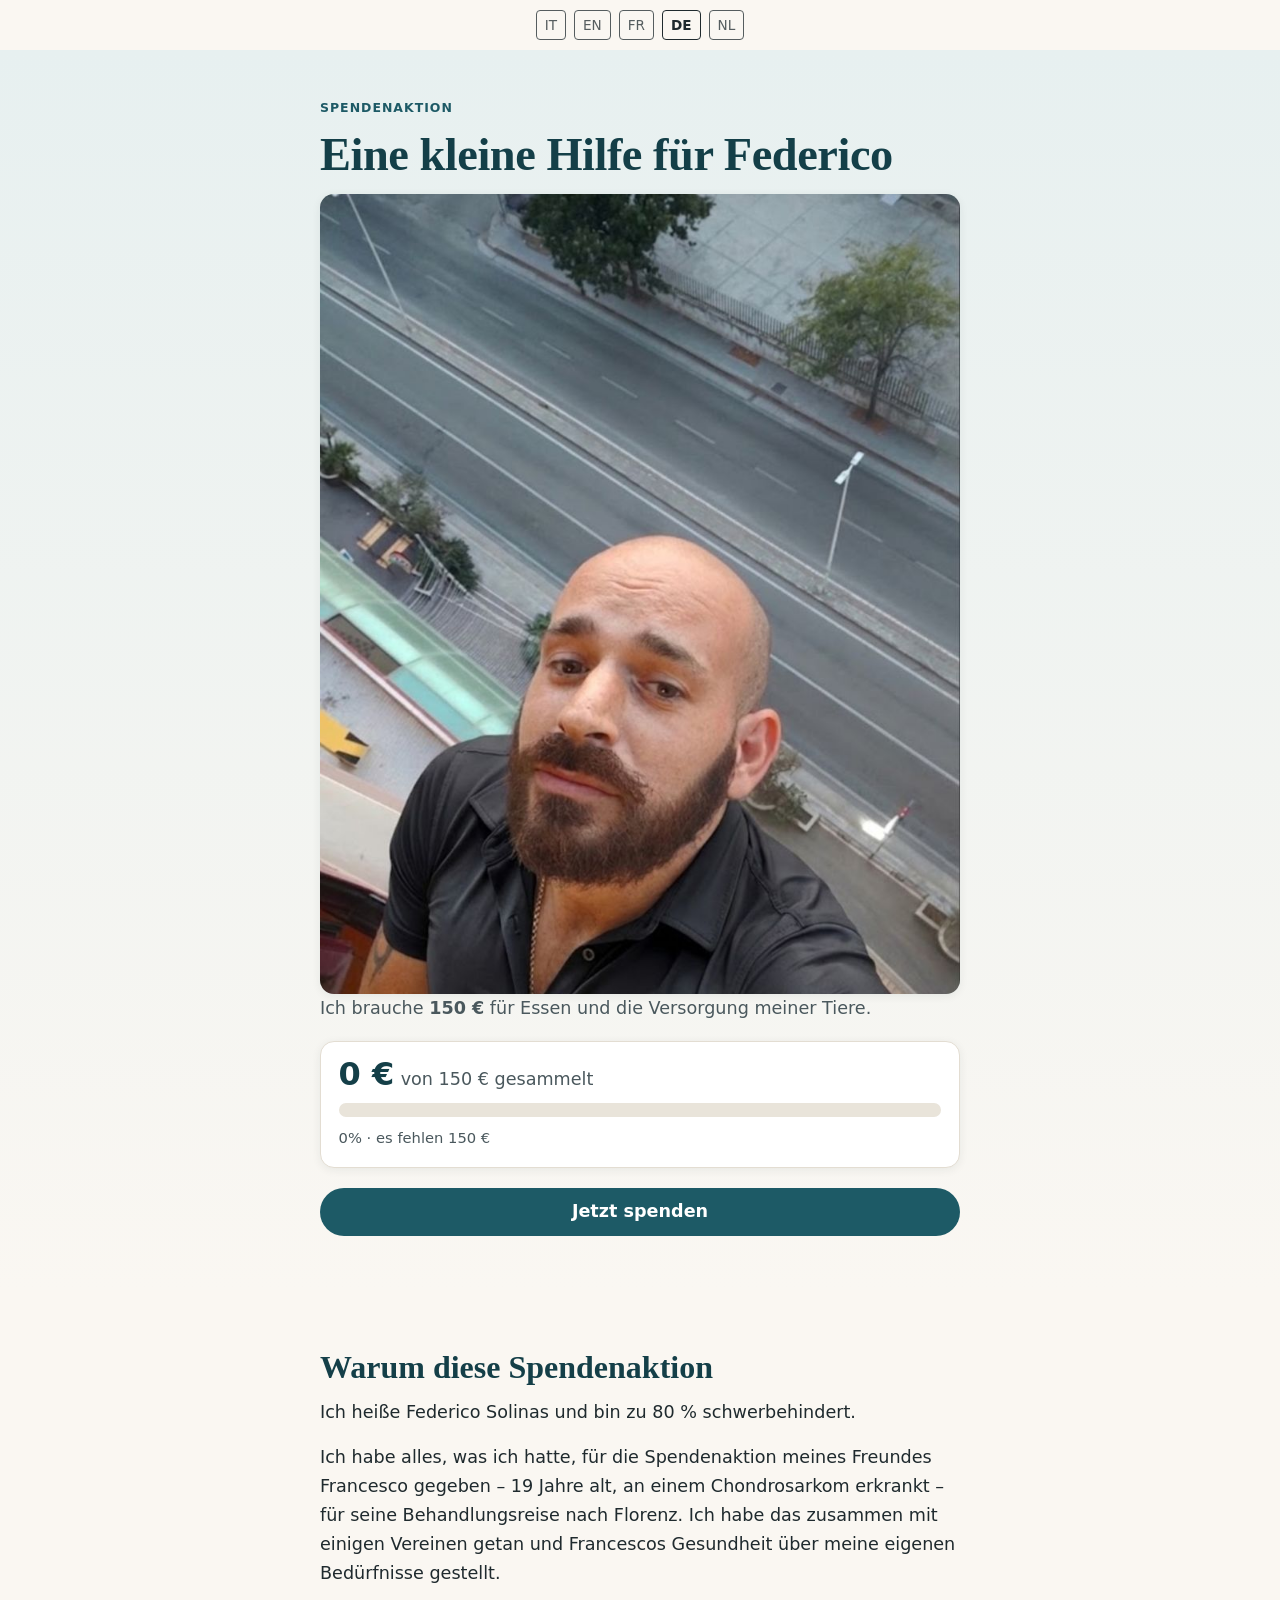
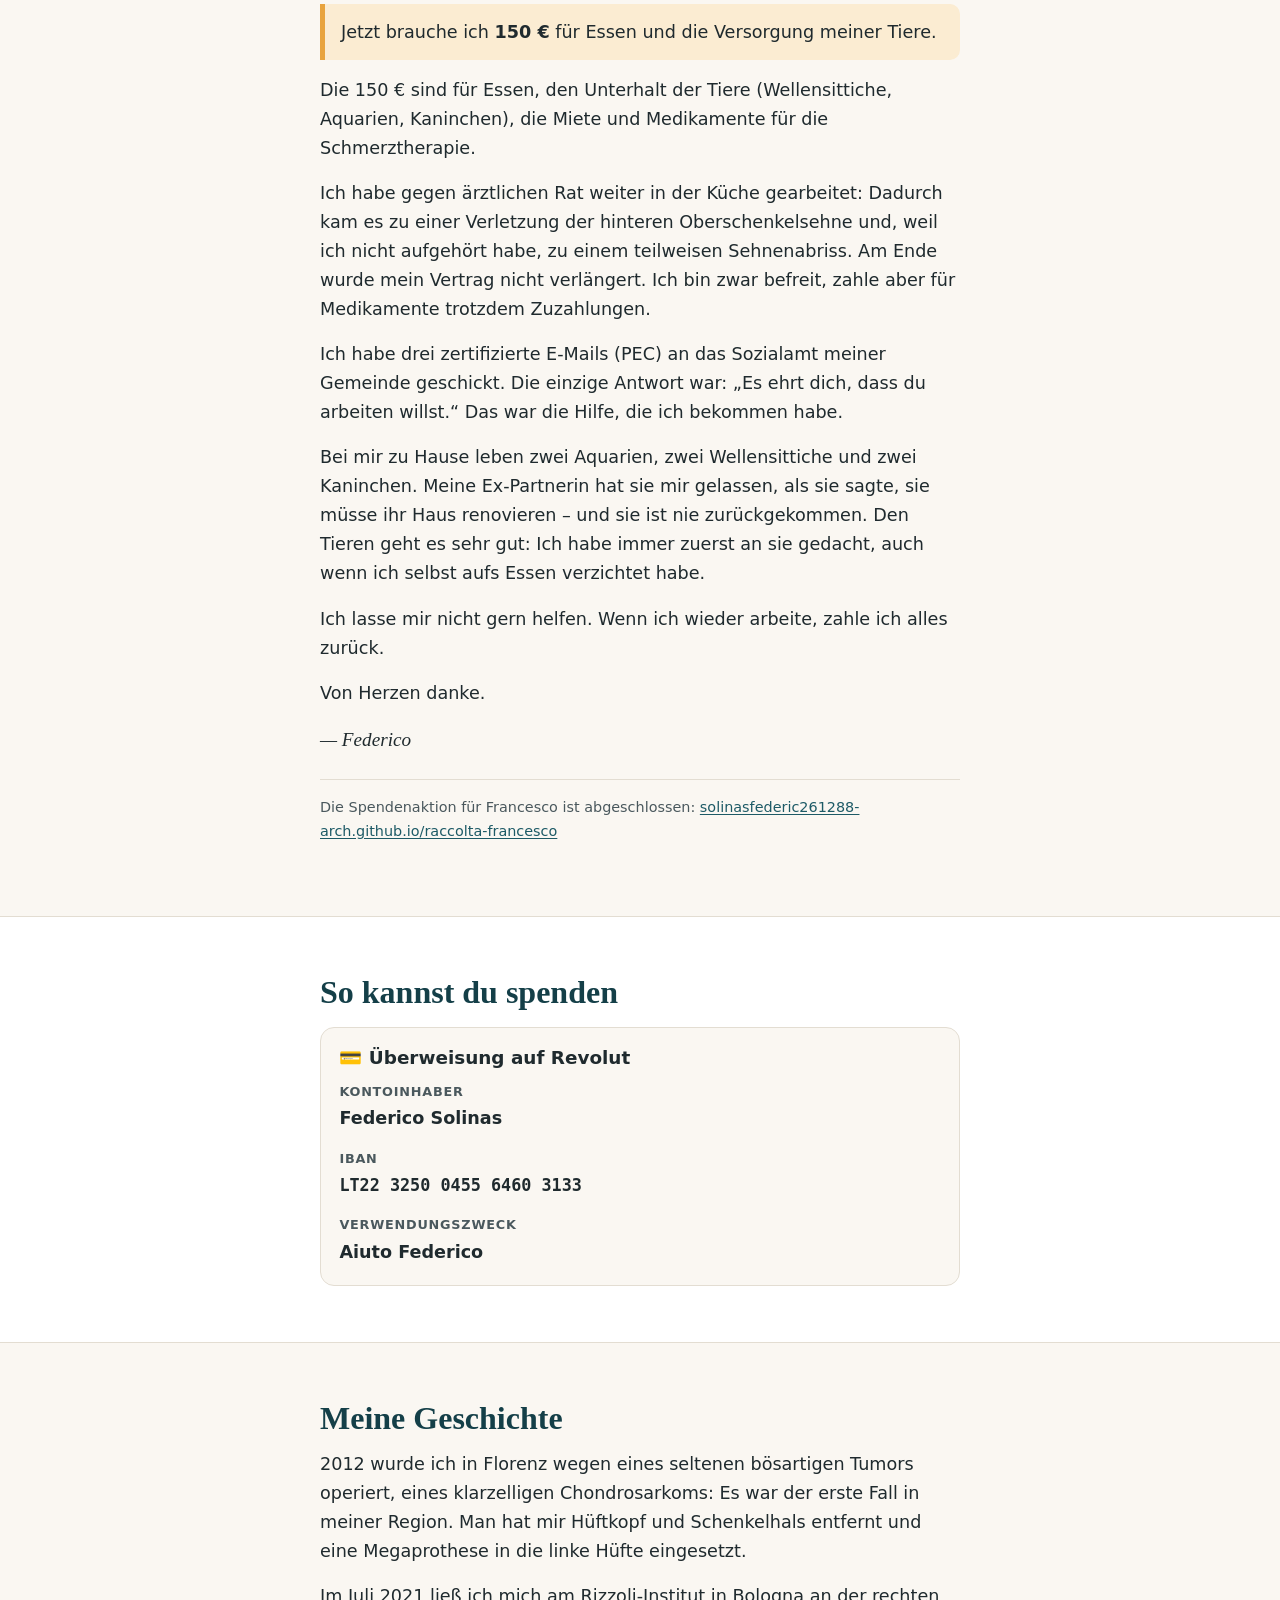
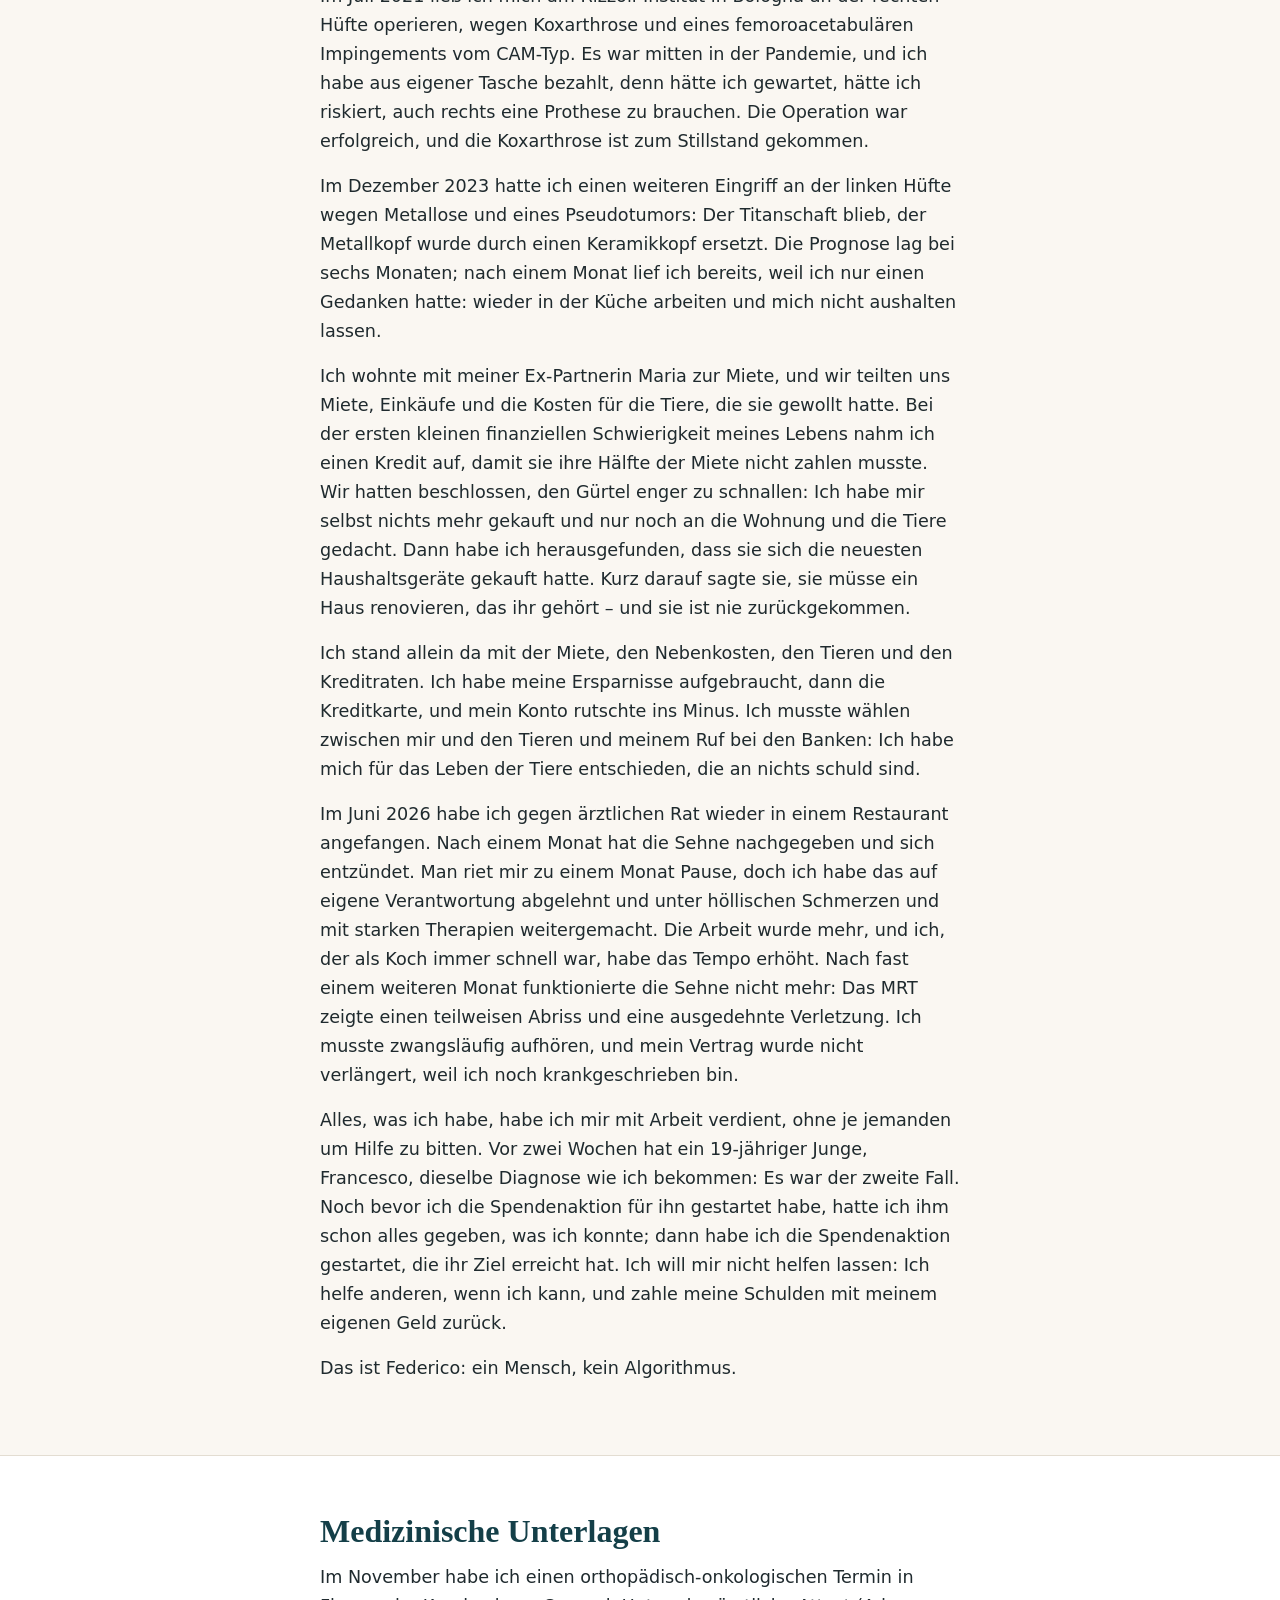
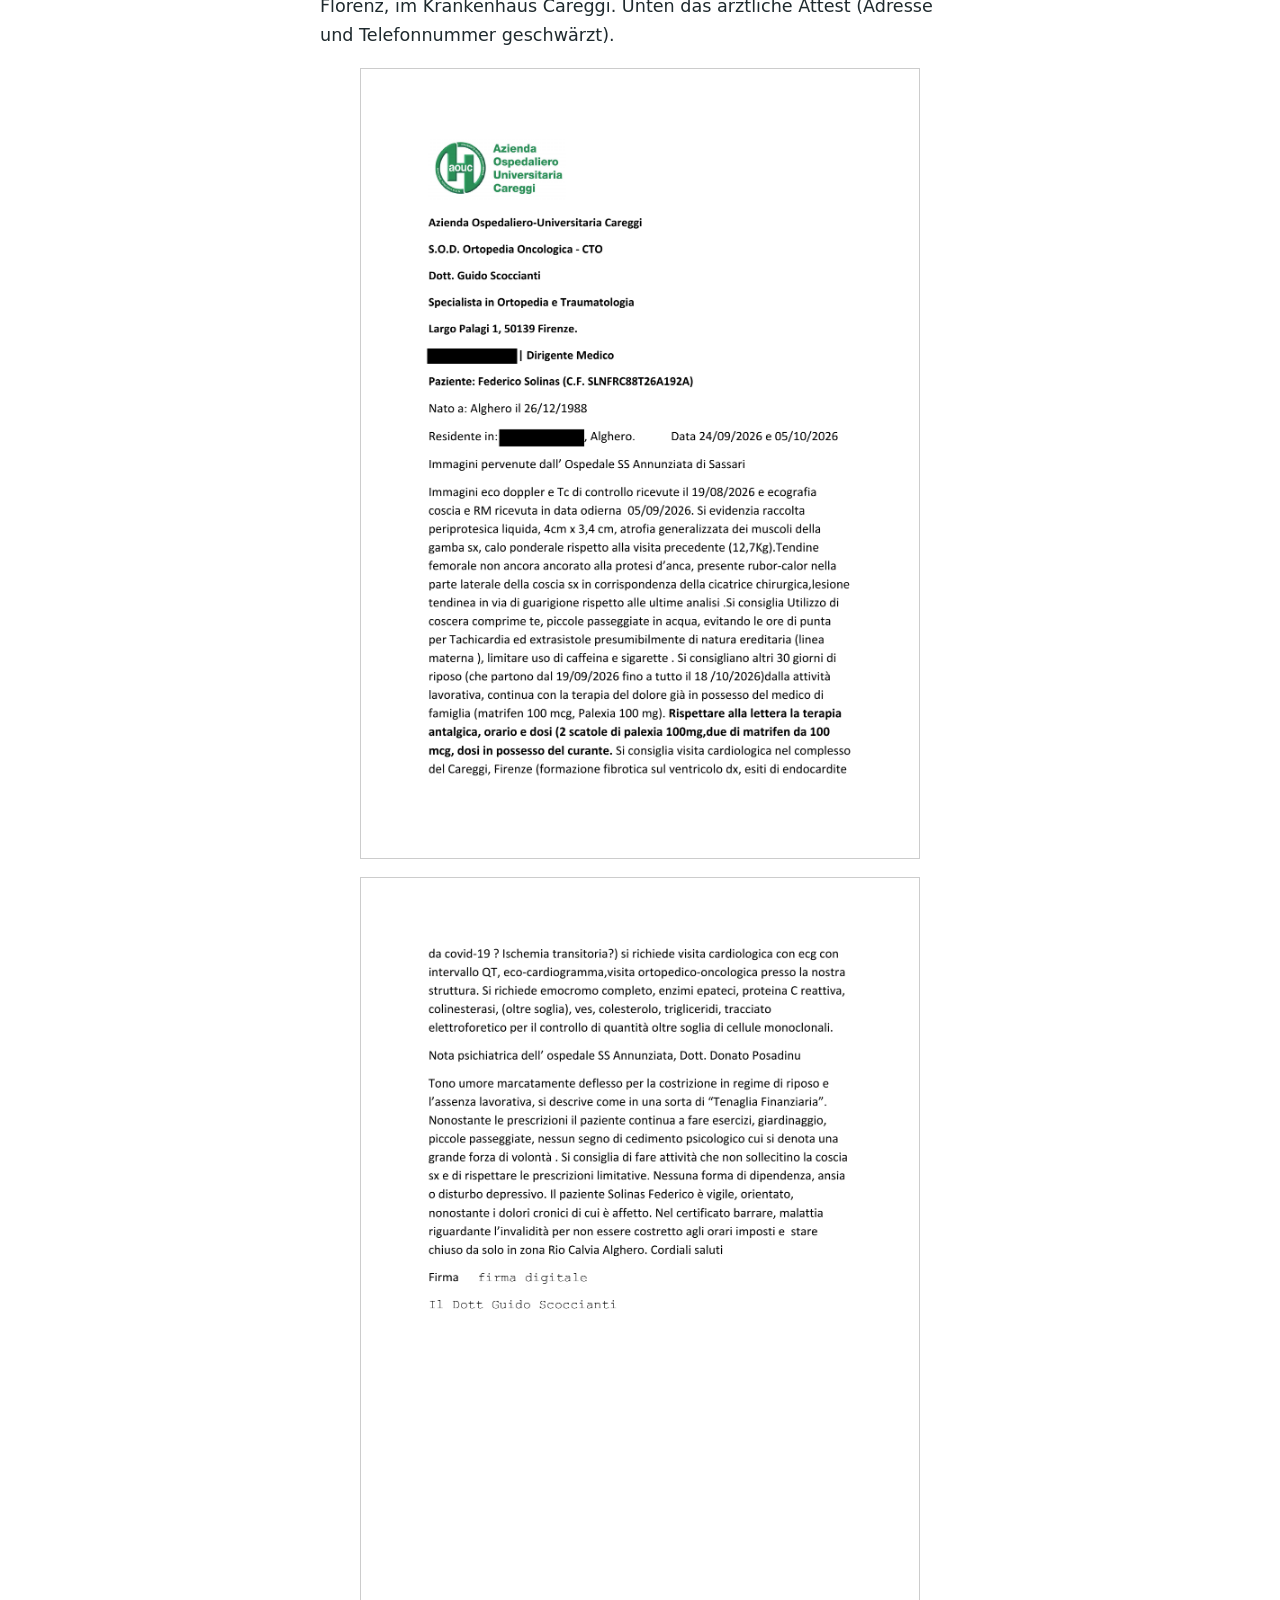
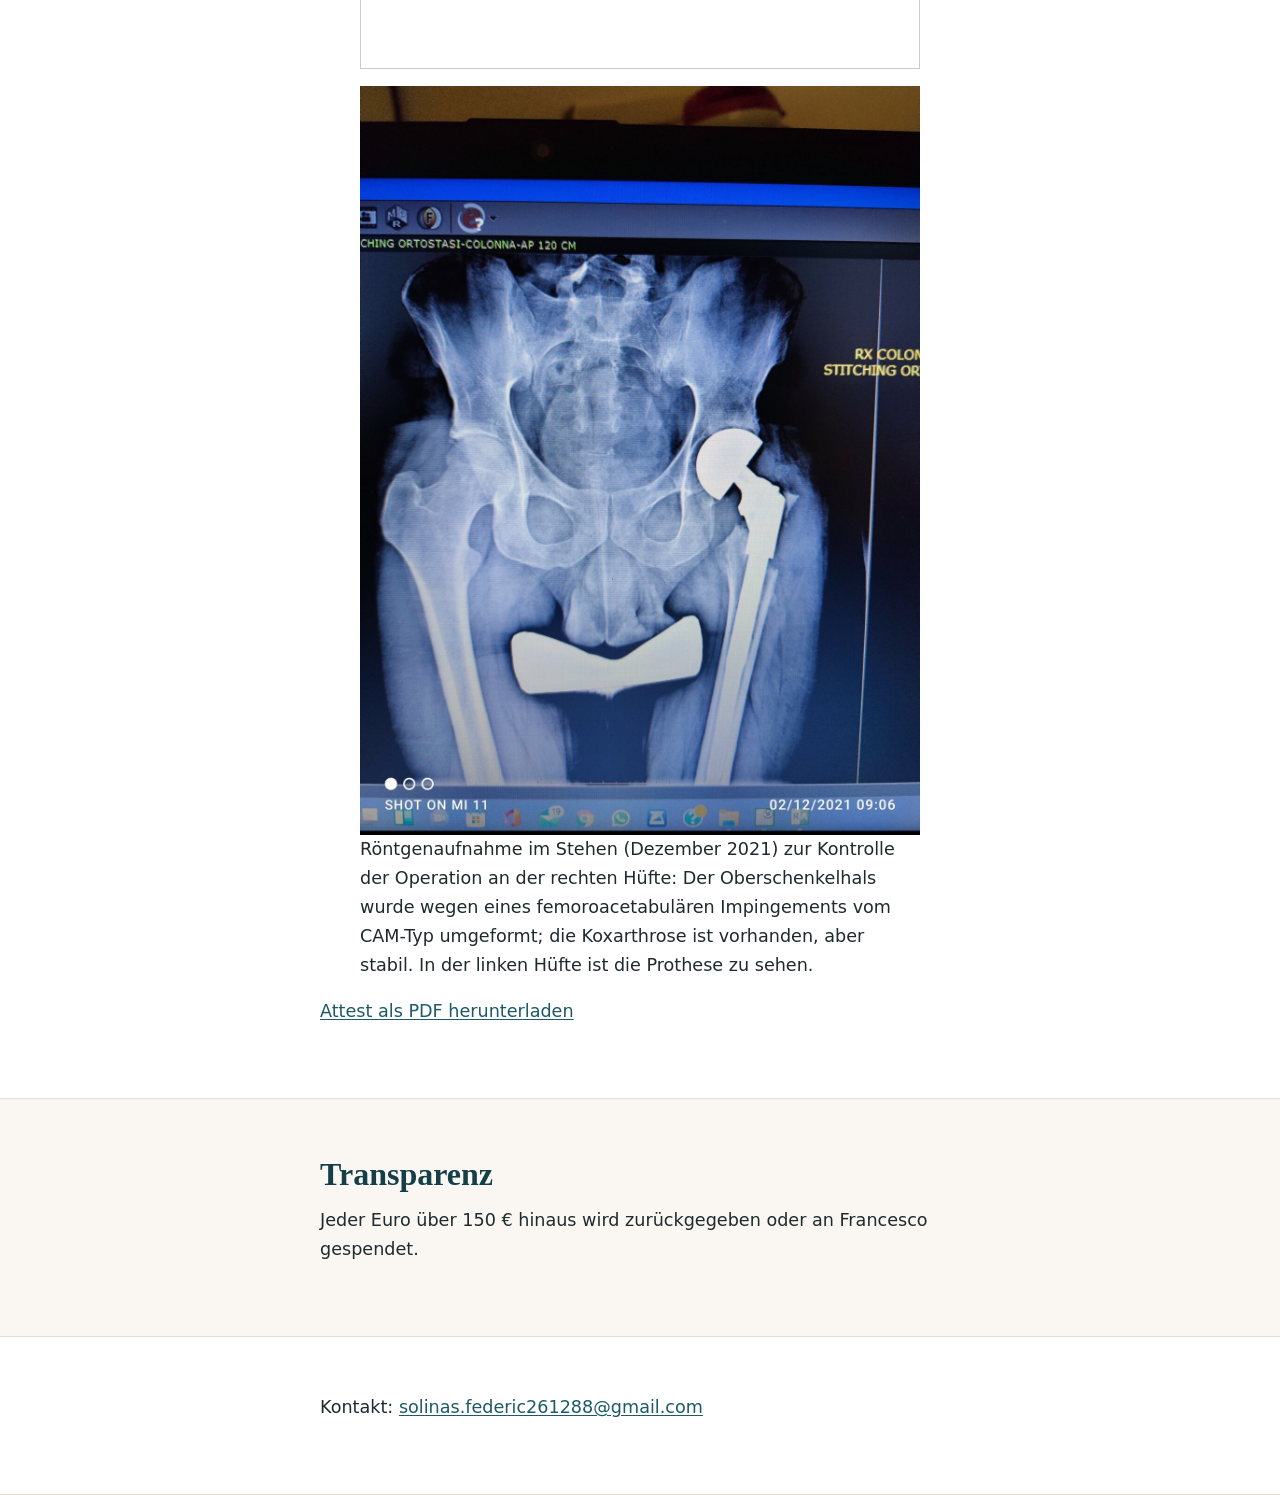
==== de.html @ c4557a4d "Aggiunge la sezione La mia storia" ====
<!doctype html>
<html lang="de">
<head>
  <meta charset="utf-8">
  <meta name="viewport" content="width=device-width, initial-scale=1">
  <meta name="referrer" content="no-referrer">
  <title>Eine kleine Hilfe für Federico</title>
  <meta name="description" content="Federico braucht 150 € für Essen und die Versorgung seiner Tiere.">
  <meta name="theme-color" content="#1d5a66">
  <link rel="stylesheet" href="styles.css">
</head>
<body>
  <nav class="lingue" aria-label="Lingua / Language"><a href="index.html" hreflang="it">IT</a> <a href="en.html" hreflang="en">EN</a> <a href="fr.html" hreflang="fr">FR</a> <a href="de.html" hreflang="de" aria-current="page">DE</a> <a href="nl.html" hreflang="nl">NL</a></nav>
  <header class="hero">
    <div class="wrap stretto">
      <p class="eyebrow">Spendenaktion</p>
      <h1>Eine kleine Hilfe für Federico</h1>
      <figure class="foto">
        <img src="images/federico.jpg" width="800" height="1024" alt="Federico Solinas" fetchpriority="high">
      </figure>
      <p class="lead">Ich brauche <strong>150&nbsp;€</strong> für Essen und die Versorgung meiner Tiere.</p>
      <div class="progresso">
        <p class="prog-cifre">
          <span class="prog-raccolto">0 €</span>
          <span class="prog-obiettivo">von 150 € gesammelt</span>
        </p>
        <div class="barra" role="progressbar" aria-valuemin="0" aria-valuemax="150" aria-valuenow="0" aria-label="Gesammelte Euro">
          <div class="barra-riempimento" style="width:0%"></div>
        </div>
        <p class="prog-nota">0% · es fehlen 150 €</p>
      </div>
      <div class="cta">
        <a class="btn btn-primario" href="#dona">Jetzt spenden</a>
      </div>
    </div>
  </header>

  <main>
    <section id="storia" class="sezione">
      <div class="wrap stretto">
        <h2>Warum diese Spendenaktion</h2>
        <p>Ich heiße Federico Solinas und bin zu 80 % schwerbehindert.</p>
        <p>Ich habe alles, was ich hatte, für die Spendenaktion meines Freundes Francesco gegeben – 19 Jahre alt, an einem Chondrosarkom erkrankt – für seine Behandlungsreise nach Florenz. Ich habe das zusammen mit einigen Vereinen getan und Francescos Gesundheit über meine eigenen Bedürfnisse gestellt.</p>
        <p class="evidenza">Jetzt brauche ich <strong>150&nbsp;€</strong> für Essen und die Versorgung meiner Tiere.</p>
        <p>Die 150&nbsp;€ sind für Essen, den Unterhalt der Tiere (Wellensittiche, Aquarien, Kaninchen), die Miete und Medikamente für die Schmerztherapie.</p>
        <p>Ich habe gegen ärztlichen Rat weiter in der Küche gearbeitet: Dadurch kam es zu einer Verletzung der hinteren Oberschenkelsehne und, weil ich nicht aufgehört habe, zu einem teilweisen Sehnenabriss. Am Ende wurde mein Vertrag nicht verlängert. Ich bin zwar befreit, zahle aber für Medikamente trotzdem Zuzahlungen.</p>
        <p>Ich habe drei zertifizierte E-Mails (PEC) an das Sozialamt meiner Gemeinde geschickt. Die einzige Antwort war: „Es ehrt dich, dass du arbeiten willst.“ Das war die Hilfe, die ich bekommen habe.</p>
        <p>Bei mir zu Hause leben zwei Aquarien, zwei Wellensittiche und zwei Kaninchen. Meine Ex-Partnerin hat sie mir gelassen, als sie sagte, sie müsse ihr Haus renovieren – und sie ist nie zurückgekommen. Den Tieren geht es sehr gut: Ich habe immer zuerst an sie gedacht, auch wenn ich selbst aufs Essen verzichtet habe.</p>
        <p>Ich lasse mir nicht gern helfen. Wenn ich wieder arbeite, zahle ich alles zurück.</p>
        <p>Von Herzen danke.</p>
        <p class="firma">— Federico</p>
        <p class="nota-privacy">Die Spendenaktion für Francesco ist abgeschlossen: <a href="https://solinasfederic261288-arch.github.io/raccolta-francesco/">solinasfederic261288-arch.github.io/raccolta-francesco</a></p>
      </div>
    </section>

    <section id="dona" class="sezione sezione-chiara">
      <div class="wrap stretto">
        <h2>So kannst du spenden</h2>
        <div class="card">
          <h3><span aria-hidden="true">💳</span> Überweisung auf Revolut</h3>
          <dl class="dati">
            <div><dt>Kontoinhaber</dt><dd>Federico Solinas</dd></div>
            <div><dt>IBAN</dt><dd><span class="iban">LT22 3250 0455 6460 3133</span></dd></div>
            <div><dt>Verwendungszweck</dt><dd>Aiuto Federico</dd></div>
          </dl>
        </div>
      </div>
    </section>

    <section id="mia-storia" class="sezione">
      <div class="wrap stretto">
        <h2>Meine Geschichte</h2>
        <p>2012 wurde ich in Florenz wegen eines seltenen bösartigen Tumors operiert, eines klarzelligen Chondrosarkoms: Es war der erste Fall in meiner Region. Man hat mir Hüftkopf und Schenkelhals entfernt und eine Megaprothese in die linke Hüfte eingesetzt.</p>
        <p>Im Juli 2021 ließ ich mich am Rizzoli-Institut in Bologna an der rechten Hüfte operieren, wegen Koxarthrose und eines femoroacetabulären Impingements vom CAM-Typ. Es war mitten in der Pandemie, und ich habe aus eigener Tasche bezahlt, denn hätte ich gewartet, hätte ich riskiert, auch rechts eine Prothese zu brauchen. Die Operation war erfolgreich, und die Koxarthrose ist zum Stillstand gekommen.</p>
        <p>Im Dezember 2023 hatte ich einen weiteren Eingriff an der linken Hüfte wegen Metallose und eines Pseudotumors: Der Titanschaft blieb, der Metallkopf wurde durch einen Keramikkopf ersetzt. Die Prognose lag bei sechs Monaten; nach einem Monat lief ich bereits, weil ich nur einen Gedanken hatte: wieder in der Küche arbeiten und mich nicht aushalten lassen.</p>
        <p>Ich wohnte mit meiner Ex-Partnerin Maria zur Miete, und wir teilten uns Miete, Einkäufe und die Kosten für die Tiere, die sie gewollt hatte. Bei der ersten kleinen finanziellen Schwierigkeit meines Lebens nahm ich einen Kredit auf, damit sie ihre Hälfte der Miete nicht zahlen musste. Wir hatten beschlossen, den Gürtel enger zu schnallen: Ich habe mir selbst nichts mehr gekauft und nur noch an die Wohnung und die Tiere gedacht. Dann habe ich herausgefunden, dass sie sich die neuesten Haushaltsgeräte gekauft hatte. Kurz darauf sagte sie, sie müsse ein Haus renovieren, das ihr gehört – und sie ist nie zurückgekommen.</p>
        <p>Ich stand allein da mit der Miete, den Nebenkosten, den Tieren und den Kreditraten. Ich habe meine Ersparnisse aufgebraucht, dann die Kreditkarte, und mein Konto rutschte ins Minus. Ich musste wählen zwischen mir und den Tieren und meinem Ruf bei den Banken: Ich habe mich für das Leben der Tiere entschieden, die an nichts schuld sind.</p>
        <p>Im Juni 2026 habe ich gegen ärztlichen Rat wieder in einem Restaurant angefangen. Nach einem Monat hat die Sehne nachgegeben und sich entzündet. Man riet mir zu einem Monat Pause, doch ich habe das auf eigene Verantwortung abgelehnt und unter höllischen Schmerzen und mit starken Therapien weitergemacht. Die Arbeit wurde mehr, und ich, der als Koch immer schnell war, habe das Tempo erhöht. Nach fast einem weiteren Monat funktionierte die Sehne nicht mehr: Das MRT zeigte einen teilweisen Abriss und eine ausgedehnte Verletzung. Ich musste zwangsläufig aufhören, und mein Vertrag wurde nicht verlängert, weil ich noch krankgeschrieben bin.</p>
        <p>Alles, was ich habe, habe ich mir mit Arbeit verdient, ohne je jemanden um Hilfe zu bitten. Vor zwei Wochen hat ein 19-jähriger Junge, Francesco, dieselbe Diagnose wie ich bekommen: Es war der zweite Fall. Noch bevor ich die Spendenaktion für ihn gestartet habe, hatte ich ihm schon alles gegeben, was ich konnte; dann habe ich die Spendenaktion gestartet, die ihr Ziel erreicht hat. Ich will mir nicht helfen lassen: Ich helfe anderen, wenn ich kann, und zahle meine Schulden mit meinem eigenen Geld zurück.</p>
        <p>Das ist Federico: ein Mensch, kein Algorithmus.</p>
      </div>
    </section>

    <section id="documenti" class="sezione sezione-chiara">
      <div class="wrap stretto">
        <h2>Medizinische Unterlagen</h2>
        <p>Im November habe ich einen orthopädisch-onkologischen Termin in Florenz, im Krankenhaus Careggi. Unten das ärztliche Attest (Adresse und Telefonnummer geschwärzt).</p>
        <figure class="documento"><img src="documenti/certificato-pagina-1.png" width="1240" height="1754" alt="Ärztliches Attest, Seite 1" loading="lazy" style="width:100%;height:auto;border:1px solid #ccc"></figure>
        <figure class="documento"><img src="documenti/certificato-pagina-2.png" width="1240" height="1754" alt="Ärztliches Attest, Seite 2" loading="lazy" style="width:100%;height:auto;border:1px solid #ccc"></figure>
        <figure class="documento"><img src="documenti/radiografia-anca.jpg" width="1200" height="1604" alt="Röntgenaufnahme im Stehen (Dezember 2021) zur Kontrolle der Operation an der rechten Hüfte: Der Oberschenkelhals wurde wegen eines femoroacetabulären Impingements vom CAM-Typ umgeformt; die Koxarthrose ist vorhanden, aber stabil. In der linken Hüfte ist die Prothese zu sehen." loading="lazy" style="width:100%;height:auto"><figcaption>Röntgenaufnahme im Stehen (Dezember 2021) zur Kontrolle der Operation an der rechten Hüfte: Der Oberschenkelhals wurde wegen eines femoroacetabulären Impingements vom CAM-Typ umgeformt; die Koxarthrose ist vorhanden, aber stabil. In der linken Hüfte ist die Prothese zu sehen.</figcaption></figure>
        <p><a href="documenti/certificato-medico.pdf">Attest als PDF herunterladen</a></p>
      </div>
    </section>

    <section id="trasparenza" class="sezione">
      <div class="wrap stretto">
        <h2>Transparenz</h2>
        <p>Jeder Euro über 150&nbsp;€ hinaus wird zurückgegeben oder an Francesco gespendet.</p>
      </div>
    </section>
  </main>

  <footer class="sezione sezione-chiara">
    <div class="wrap stretto">
      <p>Kontakt: <a href="mailto:solinas.federic261288@gmail.com">solinas.federic261288@gmail.com</a></p>
    </div>
  </footer>
</body>
</html>
---- styles.css ----
/* Raccolta per Francesco — stile mobile-first, nessun font esterno */
:root {
  --bg: #faf7f2;
  --bg-chiaro: #ffffff;
  --testo: #1f2a2e;
  --testo-tenue: #4a585d;
  --primario: #1d5a66;
  --primario-scuro: #143f48;
  --accento: #e8a33d;
  --accento-tenue: #fbecd2;
  --bordo: #e3ddd2;
  --placeholder-bg: #fff4c2;
  --placeholder-bordo: #c99a00;
  --raggio: 14px;
  --ombra: 0 2px 10px rgba(20, 40, 45, .07);
  --font: system-ui, -apple-system, "Segoe UI", Roboto, "Noto Sans", "Helvetica Neue", Arial, sans-serif;
  --font-titoli: Georgia, "Noto Serif", "Times New Roman", serif;
}

*, *::before, *::after { box-sizing: border-box; }
[hidden] { display: none !important; }
html { scroll-behavior: smooth; -webkit-text-size-adjust: 100%; }
@media (prefers-reduced-motion: reduce) { html { scroll-behavior: auto; } * { transition: none !important; } }

body {
  margin: 0;
  font-family: var(--font);
  font-size: 1.0625rem;
  line-height: 1.65;
  color: var(--testo);
  background: var(--bg);
}

img { max-width: 100%; display: block; }
a { color: var(--primario); text-underline-offset: 2px; }
a:hover { color: var(--primario-scuro); }
:focus-visible { outline: 3px solid var(--accento); outline-offset: 3px; border-radius: 4px; }

.sr-only { position: absolute; width: 1px; height: 1px; padding: 0; margin: -1px; overflow: hidden; clip: rect(0 0 0 0); white-space: nowrap; border: 0; }
.skip { position: absolute; inset-inline-start: .5rem; top: 0; transform: translateY(-150%); background: var(--primario); color: #fff; padding: .6rem 1rem; z-index: 10; }
.skip:focus { transform: translateY(.5rem); }

.wrap { width: 100%; max-width: 1080px; margin: 0 auto; padding: 0 1.25rem; }
.stretto { max-width: 680px; }

h1, h2, h3 { line-height: 1.2; margin: 0 0 .75rem; }
h1 { font-family: var(--font-titoli); font-size: clamp(1.9rem, 7vw, 2.9rem); color: var(--primario-scuro); letter-spacing: -.01em; }
h2 { font-family: var(--font-titoli); font-size: clamp(1.5rem, 5vw, 2rem); color: var(--primario-scuro); }
h3 { font-size: 1.15rem; }
p { margin: 0 0 1rem; }

/* ---------- HERO ---------- */
.hero { padding: 1.25rem 0 2rem; background: linear-gradient(180deg, #e7f0f0 0%, var(--bg) 100%); }
.hero-grid { display: grid; gap: 1.1rem; grid-template-areas: "titolo" "foto" "corpo"; }
.hero-titolo { grid-area: titolo; }
.hero-titolo h1 { margin-bottom: 0; }
.foto { grid-area: foto; }
.hero-corpo { grid-area: corpo; }
.hero-top { display: flex; align-items: center; justify-content: space-between; gap: .4rem; margin-bottom: .5rem; }
.hero-top .eyebrow { margin-bottom: 0; }
.lingua { display: flex; align-items: center; gap: 0; font-size: .8rem; line-height: 1; font-weight: 700; flex-shrink: 0; color: var(--testo-tenue); }
.lingua a { display: inline-flex; align-items: center; justify-content: center; min-width: 1.75rem; min-height: 1.6rem; padding: 0 .3rem; border-radius: 6px; text-decoration: none; color: var(--primario); }
.lingua a:hover { background: rgba(29, 90, 102, .1); }
.lingua span { padding: 0 .1rem; opacity: .6; }
.lingua a[aria-current="page"] { background: var(--primario); color: #fff; }
.eyebrow { text-transform: uppercase; letter-spacing: .08em; font-size: .78rem; font-weight: 700; color: var(--primario); margin-bottom: .5rem; }
.lead { font-size: 1.1rem; color: var(--testo-tenue); margin-bottom: 1.1rem; }

.foto { margin: 0; border-radius: var(--raggio); overflow: hidden; aspect-ratio: 1 / 1; max-height: 50vh; width: 100%; background: #dfe8e8; box-shadow: var(--ombra); }
.foto img { width: 100%; height: 100%; object-fit: cover; object-position: 50% 80%; /* inquadra il viso di Federico */ }
.foto-placeholder {
  height: 100%; display: flex; flex-direction: column; align-items: center; justify-content: center; gap: .35rem;
  text-align: center; padding: 1rem; color: #6b5200;
  background: repeating-linear-gradient(45deg, var(--placeholder-bg), var(--placeholder-bg) 14px, #fff9dc 14px, #fff9dc 28px);
  border: 3px dashed var(--placeholder-bordo); border-radius: var(--raggio);
}
.foto-icona { font-size: 2.5rem; }
.foto-placeholder code { background: rgba(255,255,255,.7); padding: .1rem .35rem; border-radius: 4px; }

/* ---------- PROGRESSO ---------- */
.progresso { background: var(--bg-chiaro); border: 1px solid var(--bordo); border-radius: var(--raggio); padding: 1rem 1.1rem; margin: 0 0 1.25rem; box-shadow: var(--ombra); }
.prog-cifre { display: flex; flex-wrap: wrap; align-items: baseline; gap: .4rem; margin-bottom: .6rem; }
.prog-raccolto { font-size: 2rem; font-weight: 800; color: var(--primario-scuro); line-height: 1; }
.prog-obiettivo { color: var(--testo-tenue); }
.barra { height: 14px; background: #e9e4da; border-radius: 99px; overflow: hidden; }
.barra-riempimento { height: 100%; width: 0; background: linear-gradient(90deg, var(--primario), #2f8a8f); border-radius: 99px; transition: width 1s ease-out; min-width: 0; }
.prog-nota { margin: .55rem 0 0; font-size: .92rem; color: var(--testo-tenue); }
.progresso.completo .barra-riempimento { background: linear-gradient(90deg, #2f7d4a, #3fa05f); }

/* ---------- PULSANTI ---------- */
.cta { display: flex; flex-wrap: wrap; gap: .75rem; }
.btn {
  display: inline-flex; align-items: center; justify-content: center; gap: .4rem;
  min-height: 48px; padding: .7rem 1.3rem; border-radius: 999px; border: 2px solid transparent;
  font: inherit; font-weight: 700; text-decoration: none; cursor: pointer; line-height: 1.2;
  transition: background-color .15s, transform .1s;
}
.btn:active { transform: translateY(1px); }
.btn-primario { background: var(--primario); color: #fff; }
.btn-primario:hover { background: var(--primario-scuro); color: #fff; }
.btn-secondario { background: transparent; color: var(--primario); border-color: var(--primario); }
.btn-secondario:hover { background: var(--primario); color: #fff; }
.cta .btn { flex: 1 1 140px; }
.btn-piccolo { min-height: 40px; padding: .4rem .95rem; font-size: .92rem; background: var(--primario); color: #fff; }
.btn-piccolo:hover { background: var(--primario-scuro); }
.btn-leggero { background: transparent; color: var(--primario); border-color: var(--primario); }
.btn-leggero:hover { color: #fff; }
.btn-pieno { width: 100%; }
.btn-revolut { margin-top: 1rem; }
.btn[aria-disabled="true"] { background: #d9d6cf; color: #59605f; border-color: transparent; cursor: not-allowed; }

/* ---------- SEZIONI ---------- */
.sezione { padding: 2.5rem 0; }
.sezione-chiara { background: var(--bg-chiaro); border-top: 1px solid var(--bordo); border-bottom: 1px solid var(--bordo); }
.evidenza { background: var(--accento-tenue); border-left: 5px solid var(--accento); padding: .85rem 1rem; border-radius: 0 10px 10px 0; }
.firma { font-family: var(--font-titoli); font-style: italic; font-size: 1.2rem; }
.nota-privacy { font-size: .9rem; color: var(--testo-tenue); border-top: 1px solid var(--bordo); padding-top: 1rem; margin-top: 1.5rem; }

.card { background: var(--bg); border: 1px solid var(--bordo); border-radius: var(--raggio); padding: 1.15rem; margin-top: 1rem; }
.sezione:not(.sezione-chiara) .card { background: var(--bg-chiaro); }
.dati { margin: 0; display: grid; gap: .9rem; }
.dati dt { font-size: .8rem; text-transform: uppercase; letter-spacing: .06em; font-weight: 700; color: var(--testo-tenue); }
.dati dd { margin: .15rem 0 0; font-weight: 600; word-break: break-word; }
.iban-riga { display: flex; flex-wrap: wrap; align-items: center; gap: .6rem; }
.iban { font-family: ui-monospace, "SFMono-Regular", Menlo, Consolas, "DejaVu Sans Mono", monospace; font-size: clamp(.78rem, 3.7vw, 1.05rem); letter-spacing: 0; white-space: nowrap; }
.iban.placeholder { white-space: normal; }

/* Segnaposto: dati ancora da inserire, ben visibili */
.placeholder {
  background: var(--placeholder-bg); border: 2px dashed var(--placeholder-bordo); color: #6b5200;
  padding: .05rem .45rem; border-radius: 6px; font-family: var(--font); font-weight: 700; letter-spacing: 0;
}
.placeholder-nota { margin: .75rem 0 0; }

/* ---------- TRASPARENZA ---------- */
.passi { padding-left: 0; list-style: none; counter-reset: passo; margin: 1.25rem 0 1.5rem; }
.passi li { counter-increment: passo; position: relative; padding: .2rem 0 1rem 3rem; min-height: 2.4rem; }
.passi li::before {
  content: counter(passo); position: absolute; left: 0; top: 0;
  width: 2.1rem; height: 2.1rem; border-radius: 50%; background: var(--primario); color: #fff;
  display: flex; align-items: center; justify-content: center; font-weight: 800;
}
.passi li:not(:last-child)::after { content: ""; position: absolute; left: 1.02rem; top: 2.3rem; bottom: .2rem; width: 2px; background: var(--bordo); }

.ricevuta-attesa { text-align: center; border: 2px dashed var(--bordo); border-radius: var(--raggio); padding: 1.5rem 1rem; background: var(--bg-chiaro); color: var(--testo-tenue); }
.ricevuta-attesa span { font-size: 2.2rem; }
.ricevuta-attesa p { margin: .3rem 0 0; }
.ricevuta-attesa strong { color: var(--testo); }
.ricevuta figure { margin: 0; background: var(--bg-chiaro); border: 1px solid var(--bordo); border-radius: var(--raggio); padding: .75rem; box-shadow: var(--ombra); }
.ricevuta img { border-radius: 8px; margin: 0 auto; }
.ricevuta figcaption { font-size: .92rem; color: var(--testo-tenue); margin-top: .6rem; text-align: center; }

/* ---------- CONDIVIDI ---------- */
.share { display: grid; grid-template-columns: 1fr 1fr; gap: .75rem; }
.btn-share { color: #fff; }
.btn-whatsapp { background: #1a7f45; }
.btn-whatsapp:hover { background: #136135; color: #fff; }
.btn-facebook { background: #1559c7; }
.btn-facebook:hover { background: #0f449c; color: #fff; }
.btn-link, .btn-nativo { background: transparent; color: var(--primario); border-color: var(--primario); }
.btn-link:hover, .btn-nativo:hover { background: var(--primario); color: #fff; }

/* ---------- FOOTER ---------- */
.footer { padding: 2rem 0 3rem; text-align: center; color: var(--testo-tenue); font-size: .95rem; }
.footer p { margin: .3rem 0; }
.piccolo { font-size: .82rem; }

/* ---------- TOAST ---------- */
.toast {
  position: fixed; left: 50%; bottom: 1.25rem; transform: translate(-50%, 150%);
  background: var(--testo); color: #fff; padding: .7rem 1.1rem; border-radius: 10px;
  font-size: .95rem; box-shadow: 0 6px 20px rgba(0,0,0,.2); transition: transform .25s, opacity .25s, visibility .25s; opacity: 0; visibility: hidden; max-width: calc(100% - 2rem); text-align: center; z-index: 20;
}
.toast.visibile { transform: translate(-50%, 0); opacity: 1; visibility: visible; }

/* ---------- DESKTOP ---------- */
@media (min-width: 860px) {
  body { font-size: 1.1rem; }
  .hero { padding: 3rem 0 3.5rem; }
  .hero-grid { grid-template-columns: 5fr 6fr; column-gap: 3rem; row-gap: 1.25rem; grid-template-areas: "foto titolo" "foto corpo"; align-items: start; }
  .hero-titolo { align-self: end; }
  .foto { max-height: none; aspect-ratio: 4 / 5; align-self: center; }
  .sezione { padding: 3.5rem 0; }
  .share { grid-template-columns: repeat(auto-fit, minmax(150px, 1fr)); }
}

/* Nota informativa (pagina inglese: causale e bonifico SEPA) */
.nota-info { background: #eef5f5; border: 1px solid #cfe1e1; border-radius: var(--raggio); padding: .9rem 1rem; font-size: .95rem; }
.nota-info p { margin: 0 0 .5rem; }
.nota-info p:last-child { margin-bottom: 0; }

/* ---------- BANNER URGENTE ---------- */
.urgenza { background: #8f2f1c; color: #fff; padding: .85rem 0; border-bottom: 4px solid var(--accento); }
.urgenza-riga { display: flex; flex-wrap: wrap; align-items: center; gap: .65rem 1rem; }
.urgenza p { margin: 0; flex: 1 1 260px; font-size: 1rem; line-height: 1.45; }
.urgenza strong { color: #fff; }
.btn-urgenza { background: #fff; color: #8f2f1c; min-height: 44px; padding: .5rem 1.2rem; flex: 0 0 auto; }
.btn-urgenza:hover { background: var(--accento-tenue); color: #6e2414; }
.urgenza :focus-visible { outline-color: #fff; }
@media (max-width: 520px) { .btn-urgenza { width: 100%; } }

/* ---------- METODI DI DONAZIONE ---------- */
.card-evidenza { border: 2px solid var(--primario); background: #f1f7f7 !important; }
.card p { margin-bottom: .75rem; }
.extra-sepa { margin-top: 1.1rem; padding-top: 1rem; border-top: 1px dashed var(--bordo); }
.extra-sepa h4 { margin: 0 0 .7rem; font-size: .95rem; color: var(--testo-tenue); }
.extra-sepa .dati dd { font-weight: 600; }

/* ---------- TRASPARENZA: due blocchi ---------- */
.blocco-ricevuta { margin-top: 1.5rem; }
.blocco-ricevuta h3 { font-size: 1.05rem; margin-bottom: .6rem; }
.ricevuta img { max-height: 70vh; width: auto; }

/* ---------- SELETTORE LINGUA (5 lingue) ---------- */
.hero-top { flex-wrap: wrap; }
.hero-top .lingua { order: -1; margin-inline-start: auto; }
.hero-top .eyebrow { flex-basis: 100%; }

/* ---------- DATI SEMPRE DA SINISTRA A DESTRA (IBAN, BIC, telefono, email...) ---------- */
.iban, [dir="ltr"] { direction: ltr; unicode-bidi: isolate; }

/* ---------- PAGINE DA DESTRA A SINISTRA (ebraico, arabo) ---------- */
[dir="rtl"] .passi li { padding: .2rem 3rem 1rem 0; }
[dir="rtl"] .passi li::before { left: auto; right: 0; }
[dir="rtl"] .passi li:not(:last-child)::after { left: auto; right: 1.02rem; }
[dir="rtl"] .evidenza { border-left: 0; border-right: 5px solid var(--accento); border-radius: 10px 0 0 10px; }
:lang(he) .eyebrow, :lang(ar) .eyebrow, :lang(he) .dati dt, :lang(ar) .dati dt { letter-spacing: 0; text-transform: none; }
:lang(ar) body, :lang(ar) h1, :lang(ar) h2 { font-family: "Noto Sans Arabic", "Segoe UI", Tahoma, system-ui, sans-serif; }
:lang(he) h1, :lang(he) h2 { font-family: "Noto Sans Hebrew", "Segoe UI", Arial, system-ui, sans-serif; }
:lang(ar) h1, :lang(he) h1 { letter-spacing: 0; }

.lingue{display:flex;justify-content:center;gap:.5rem;padding:.6rem;font-size:.85rem}
.lingue a{padding:.2rem .5rem;border-radius:4px;text-decoration:none;color:inherit;border:1px solid currentColor;opacity:.75}
.lingue a[aria-current]{opacity:1;font-weight:700}
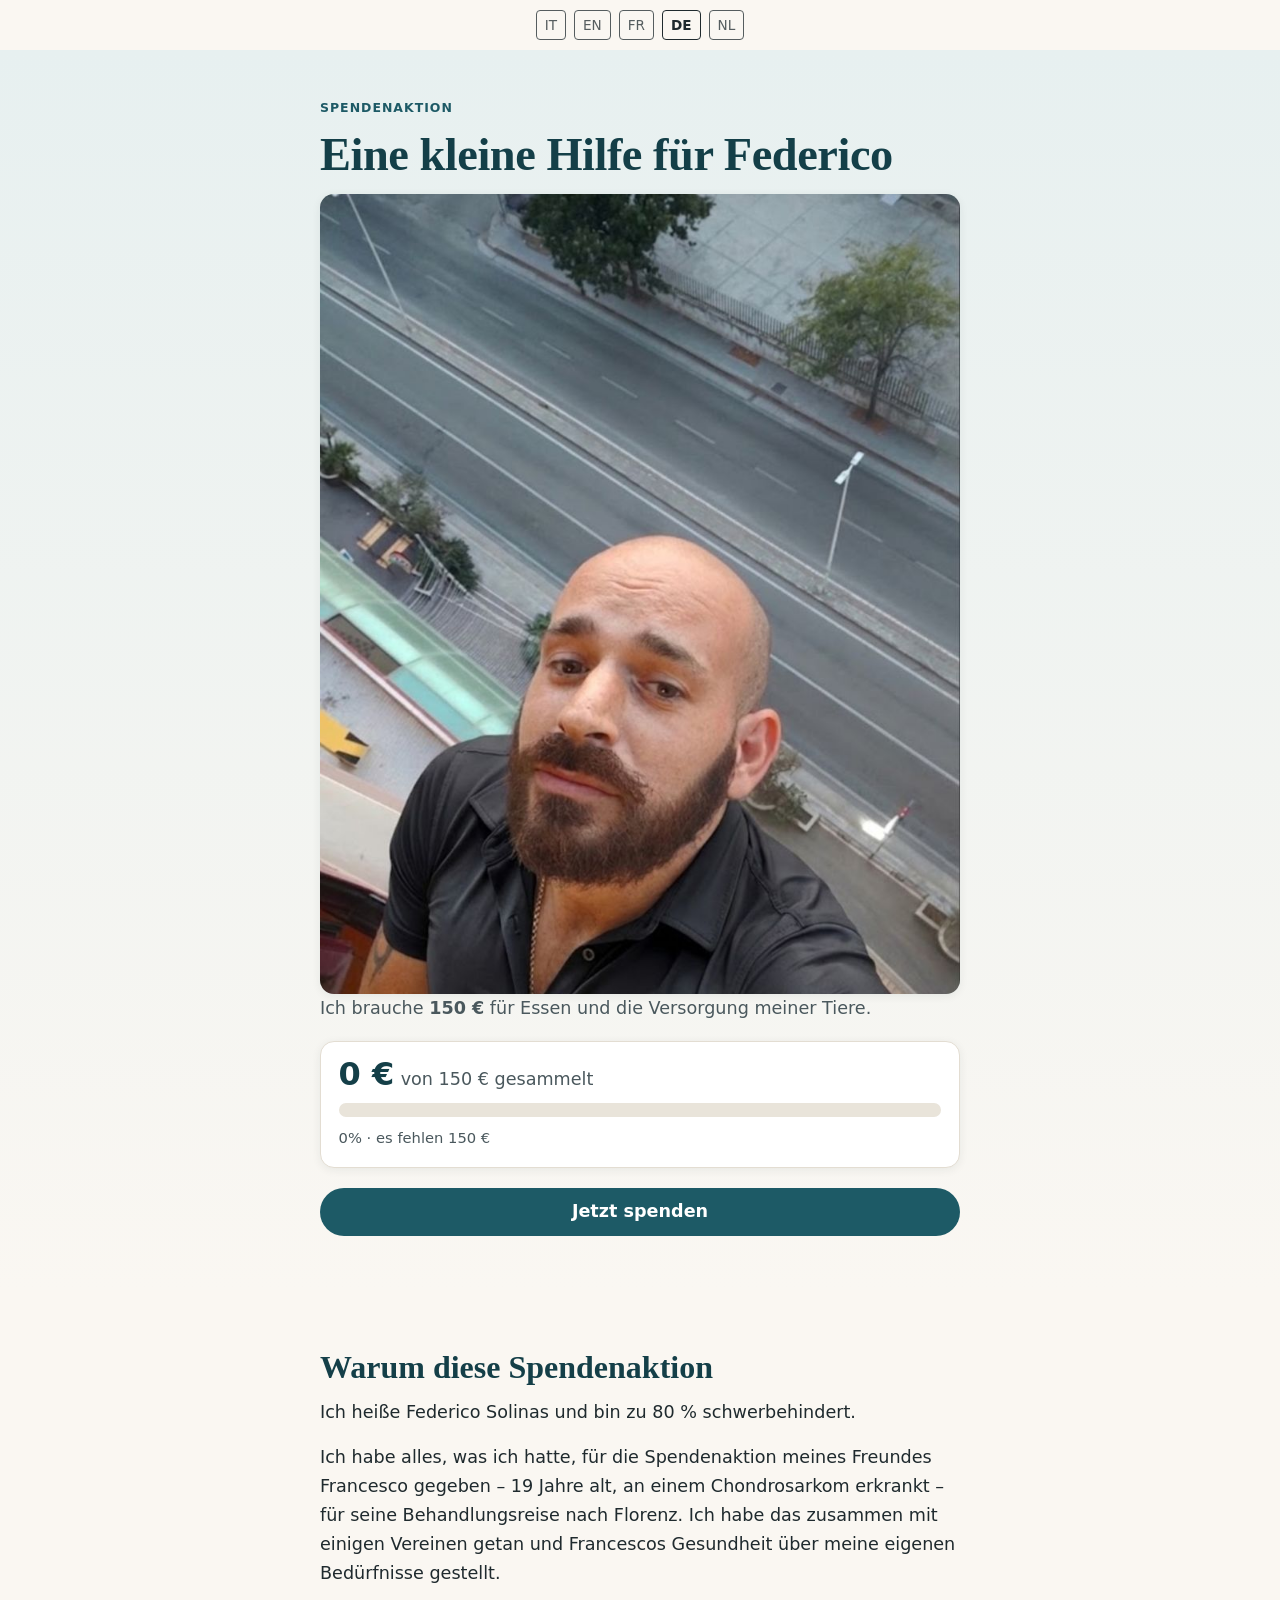
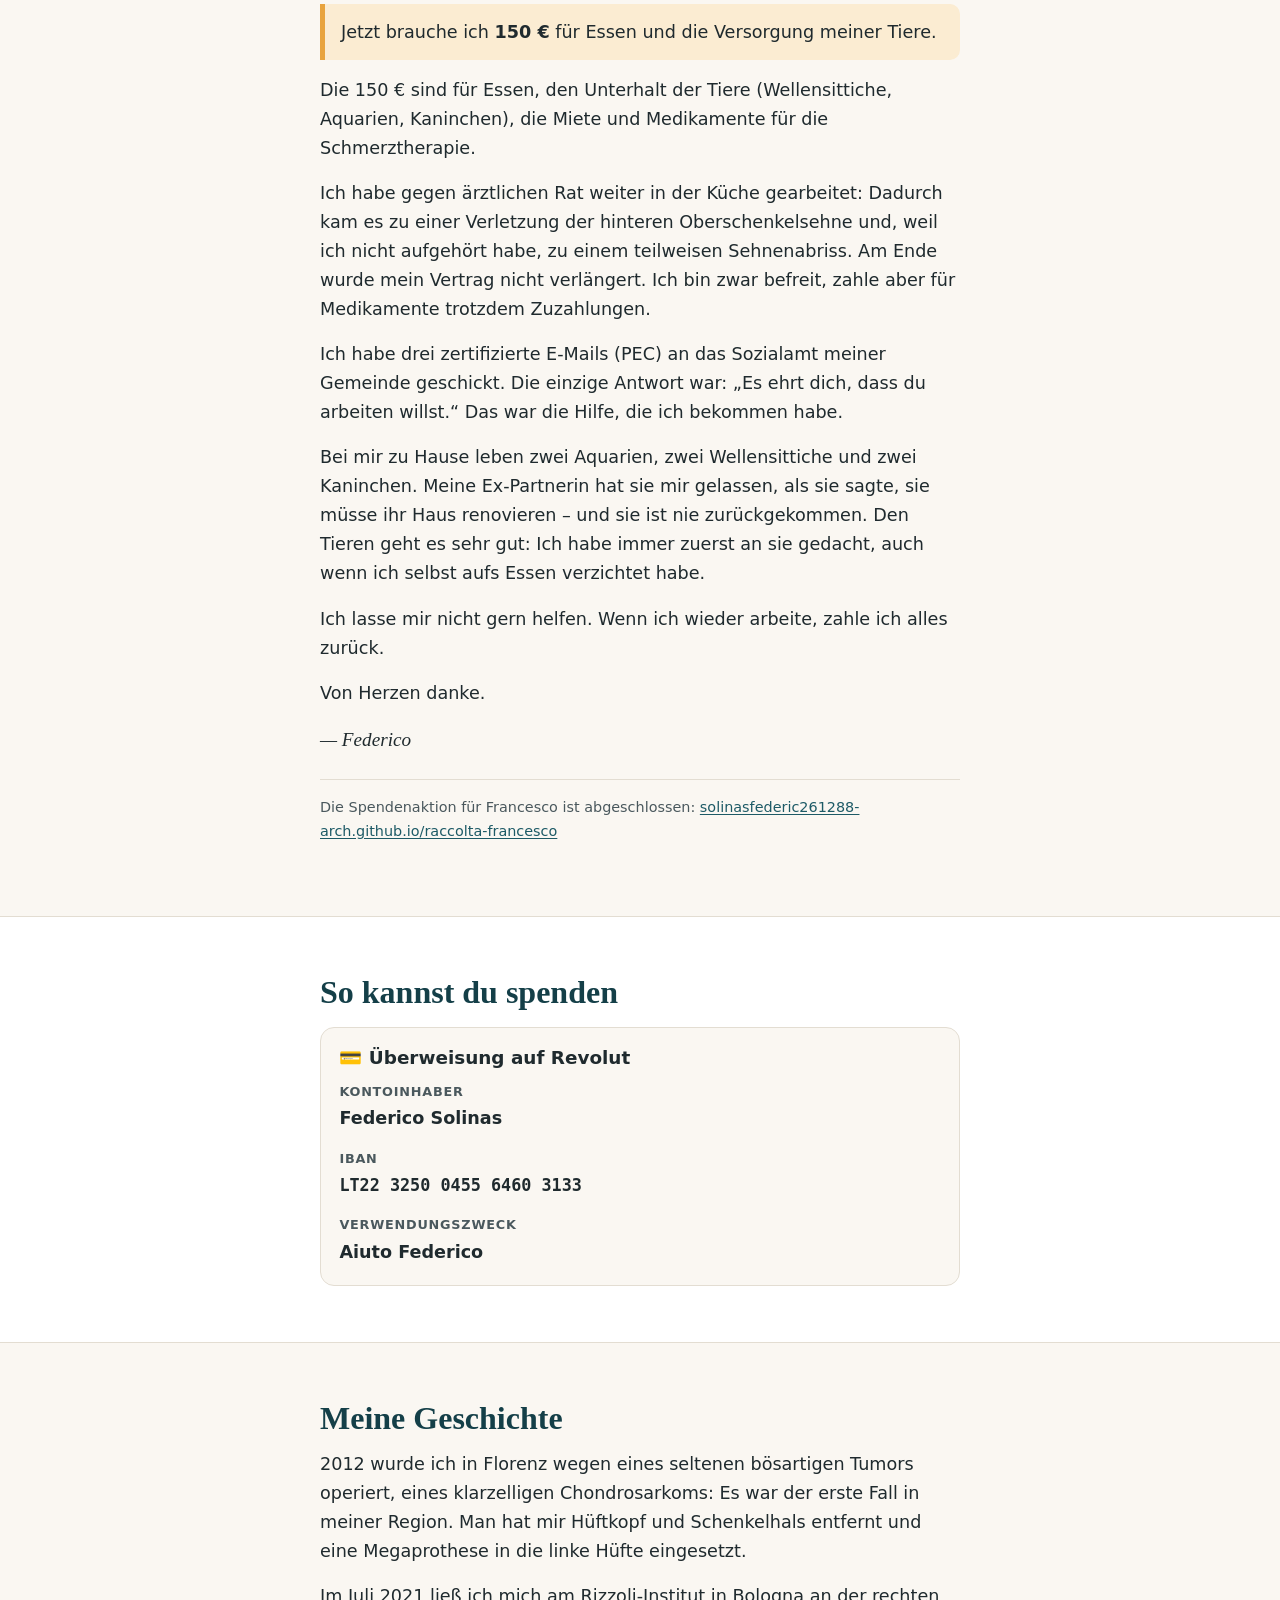
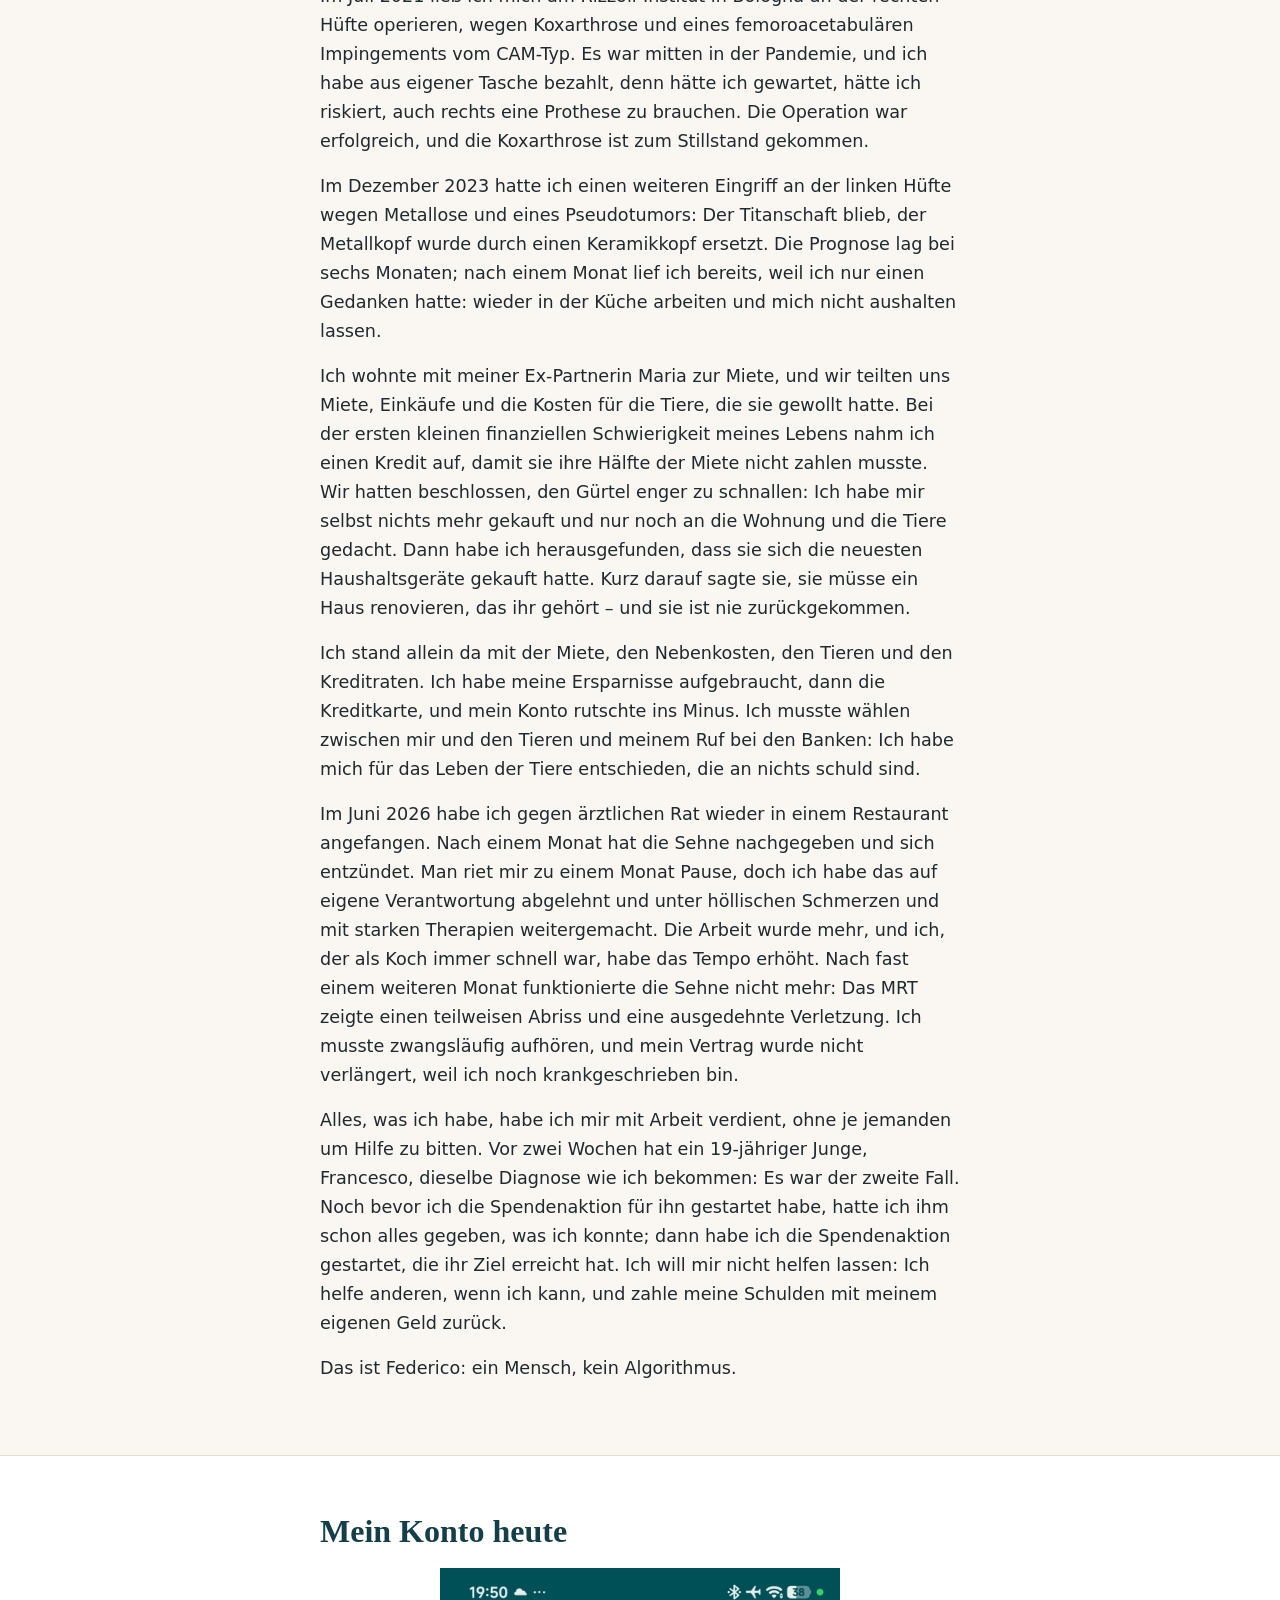
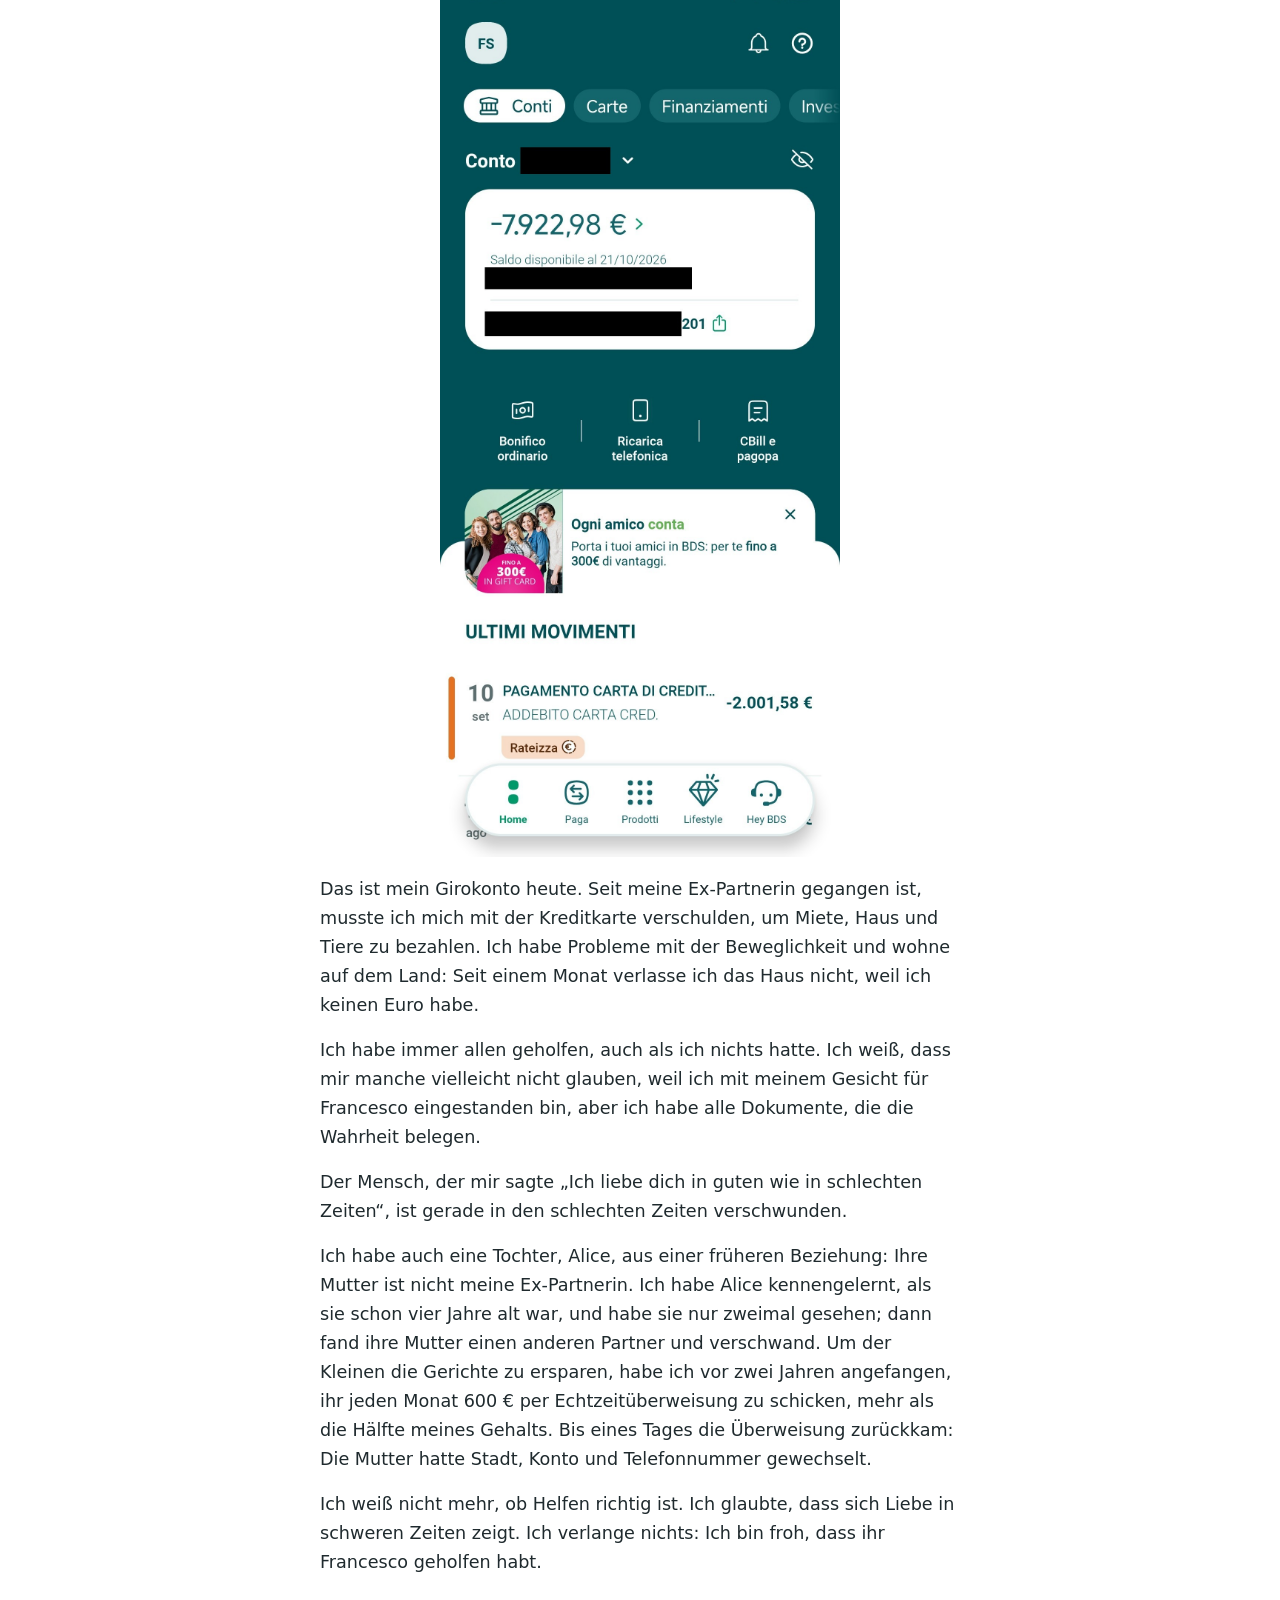
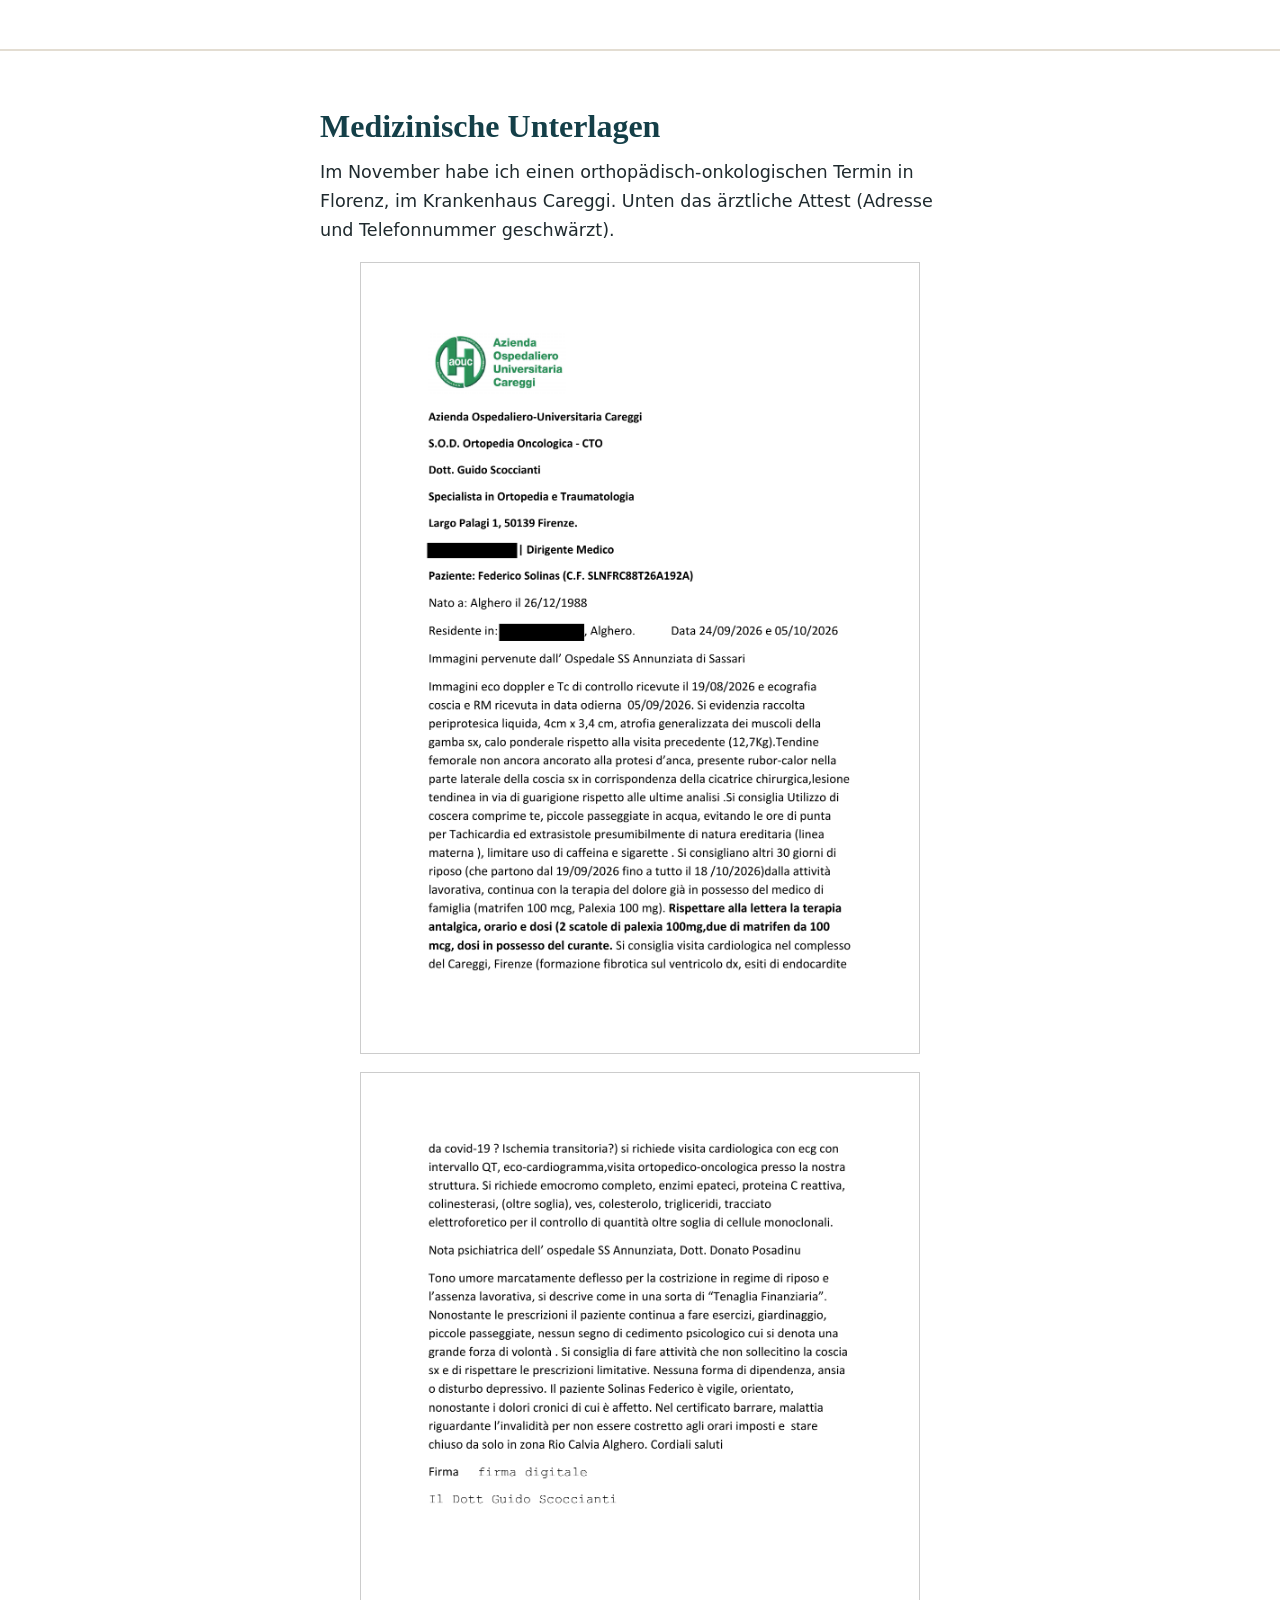
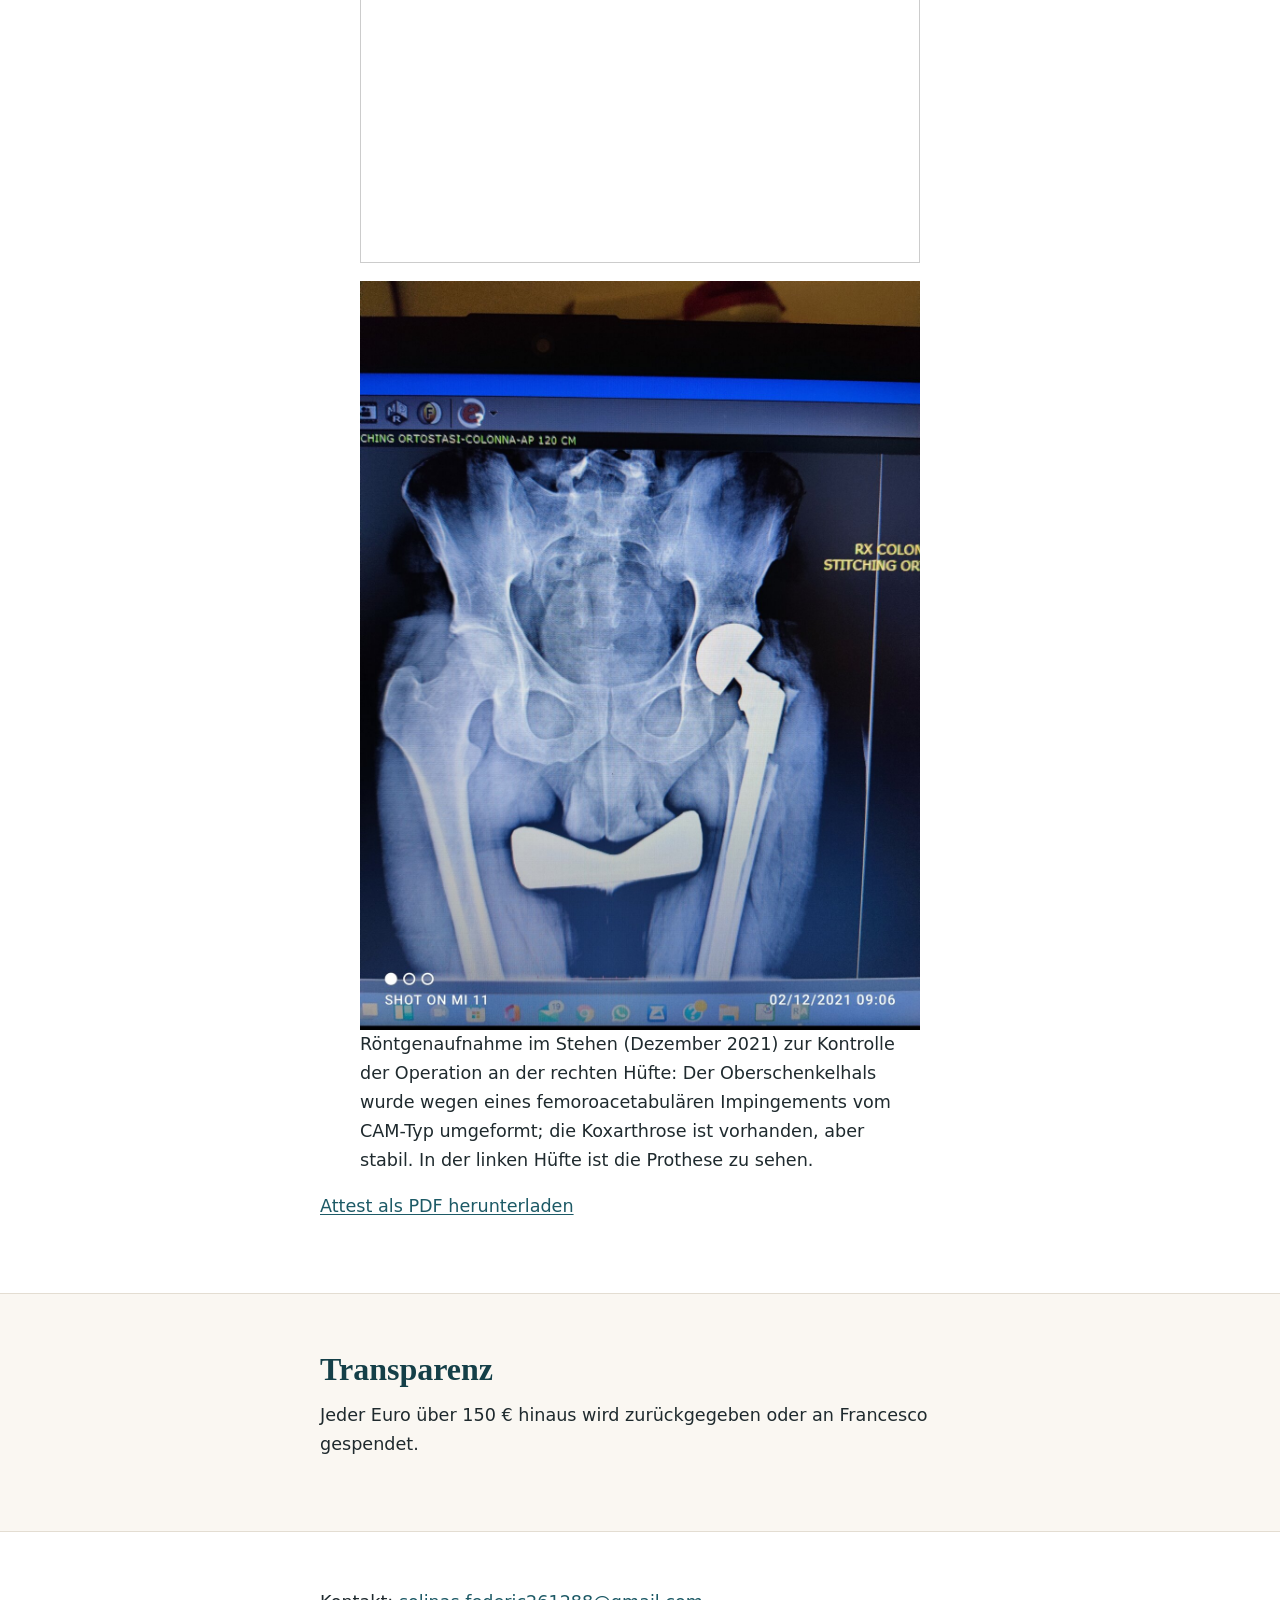
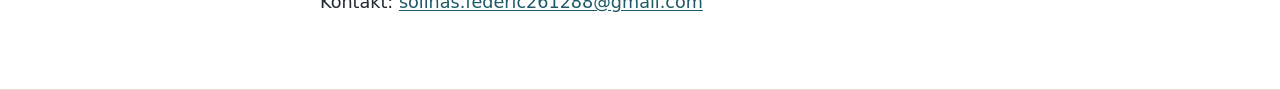
==== commit 0975609c: "Aggiungi sezione 'Il mio conto oggi' con estratto conto oscurato" ====
--- a/de.html
+++ b/de.html
@@ -81,6 +81,18 @@
       </div>
     </section>
 
+    <section id="conto" class="sezione sezione-chiara">
+      <div class="wrap stretto">
+        <h2>Mein Konto heute</h2>
+        <figure class="documento"><img src="documenti/estratto-conto.jpg" width="1080" height="2400" alt="Mein Girokonto heute (persönliche Daten geschwärzt)" loading="lazy" style="width:100%;max-width:400px;height:auto;display:block;margin:0 auto"></figure>
+        <p>Das ist mein Girokonto heute. Seit meine Ex-Partnerin gegangen ist, musste ich mich mit der Kreditkarte verschulden, um Miete, Haus und Tiere zu bezahlen. Ich habe Probleme mit der Beweglichkeit und wohne auf dem Land: Seit einem Monat verlasse ich das Haus nicht, weil ich keinen Euro habe.</p>
+        <p>Ich habe immer allen geholfen, auch als ich nichts hatte. Ich weiß, dass mir manche vielleicht nicht glauben, weil ich mit meinem Gesicht für Francesco eingestanden bin, aber ich habe alle Dokumente, die die Wahrheit belegen.</p>
+        <p>Der Mensch, der mir sagte „Ich liebe dich in guten wie in schlechten Zeiten“, ist gerade in den schlechten Zeiten verschwunden.</p>
+        <p>Ich habe auch eine Tochter, Alice, aus einer früheren Beziehung: Ihre Mutter ist nicht meine Ex-Partnerin. Ich habe Alice kennengelernt, als sie schon vier Jahre alt war, und habe sie nur zweimal gesehen; dann fand ihre Mutter einen anderen Partner und verschwand. Um der Kleinen die Gerichte zu ersparen, habe ich vor zwei Jahren angefangen, ihr jeden Monat 600 € per Echtzeitüberweisung zu schicken, mehr als die Hälfte meines Gehalts. Bis eines Tages die Überweisung zurückkam: Die Mutter hatte Stadt, Konto und Telefonnummer gewechselt.</p>
+        <p>Ich weiß nicht mehr, ob Helfen richtig ist. Ich glaubte, dass sich Liebe in schweren Zeiten zeigt. Ich verlange nichts: Ich bin froh, dass ihr Francesco geholfen habt.</p>
+      </div>
+    </section>
+
     <section id="documenti" class="sezione sezione-chiara">
       <div class="wrap stretto">
         <h2>Medizinische Unterlagen</h2>
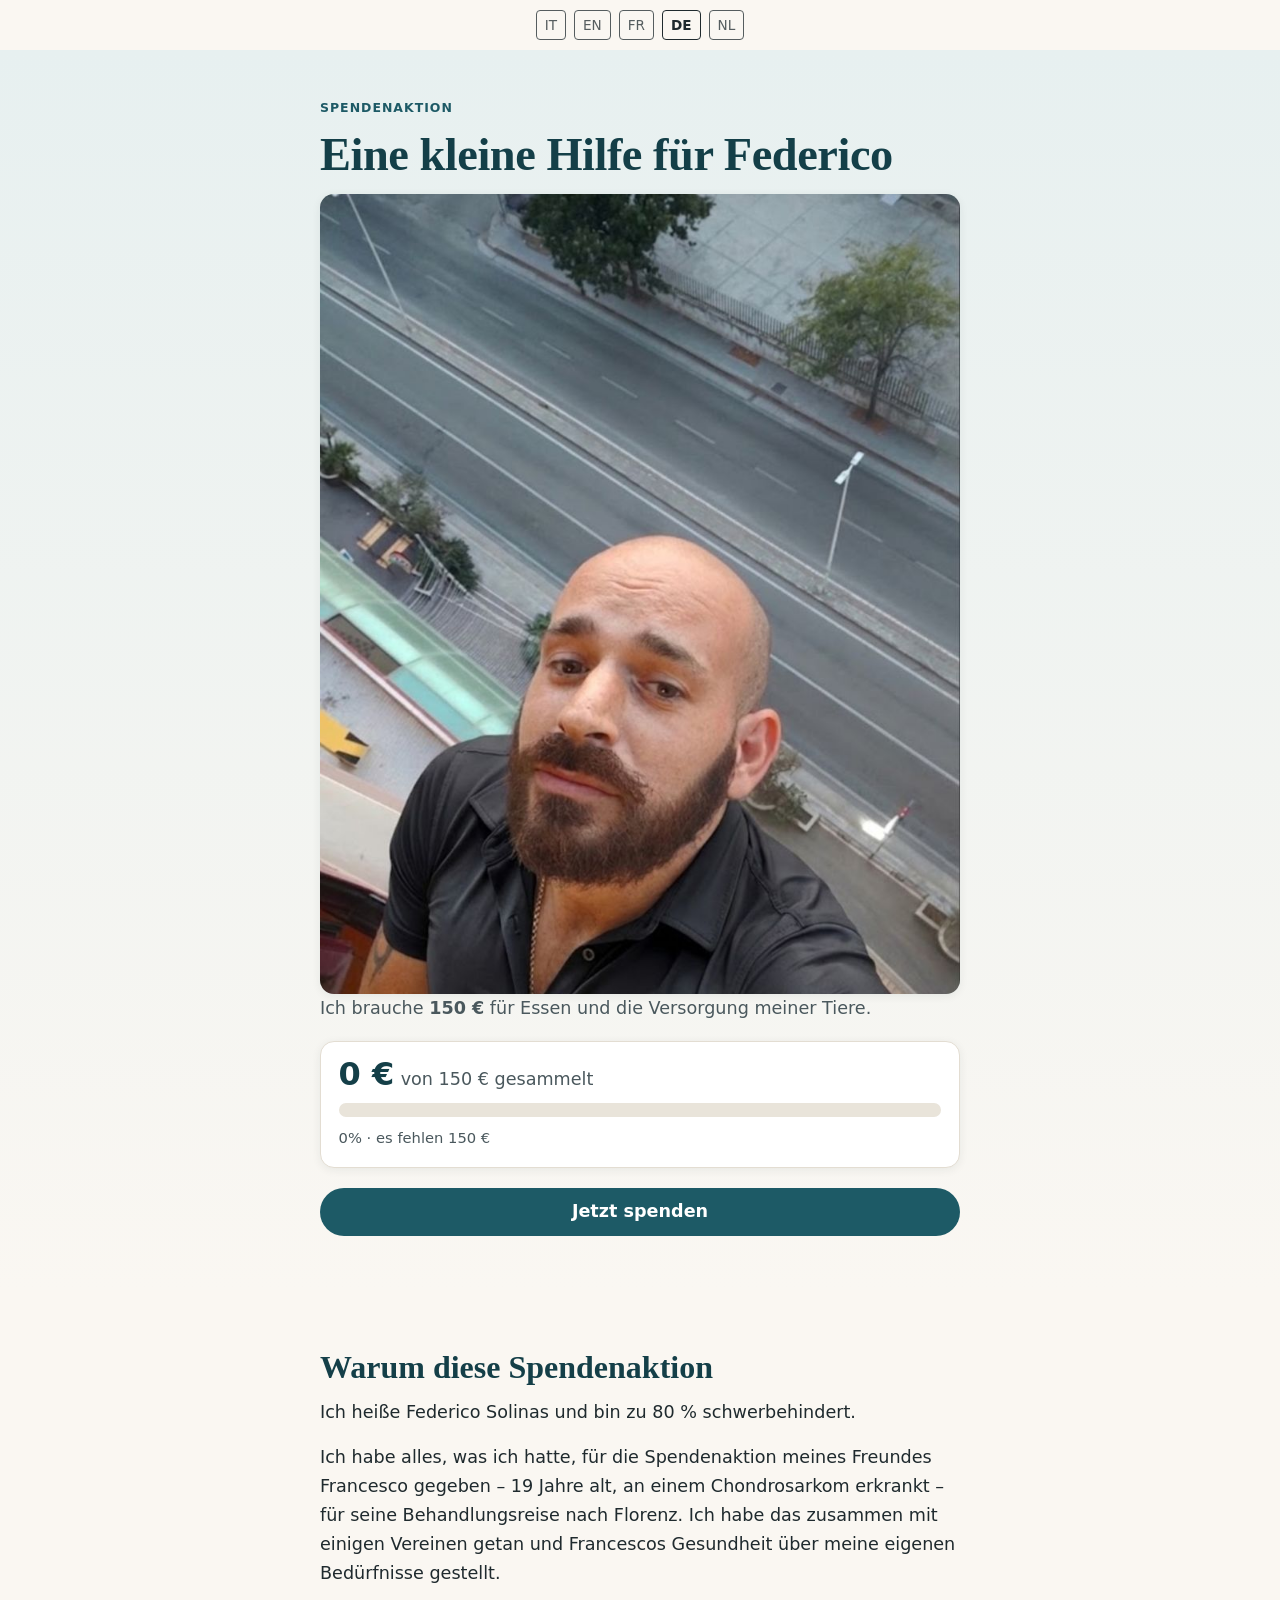
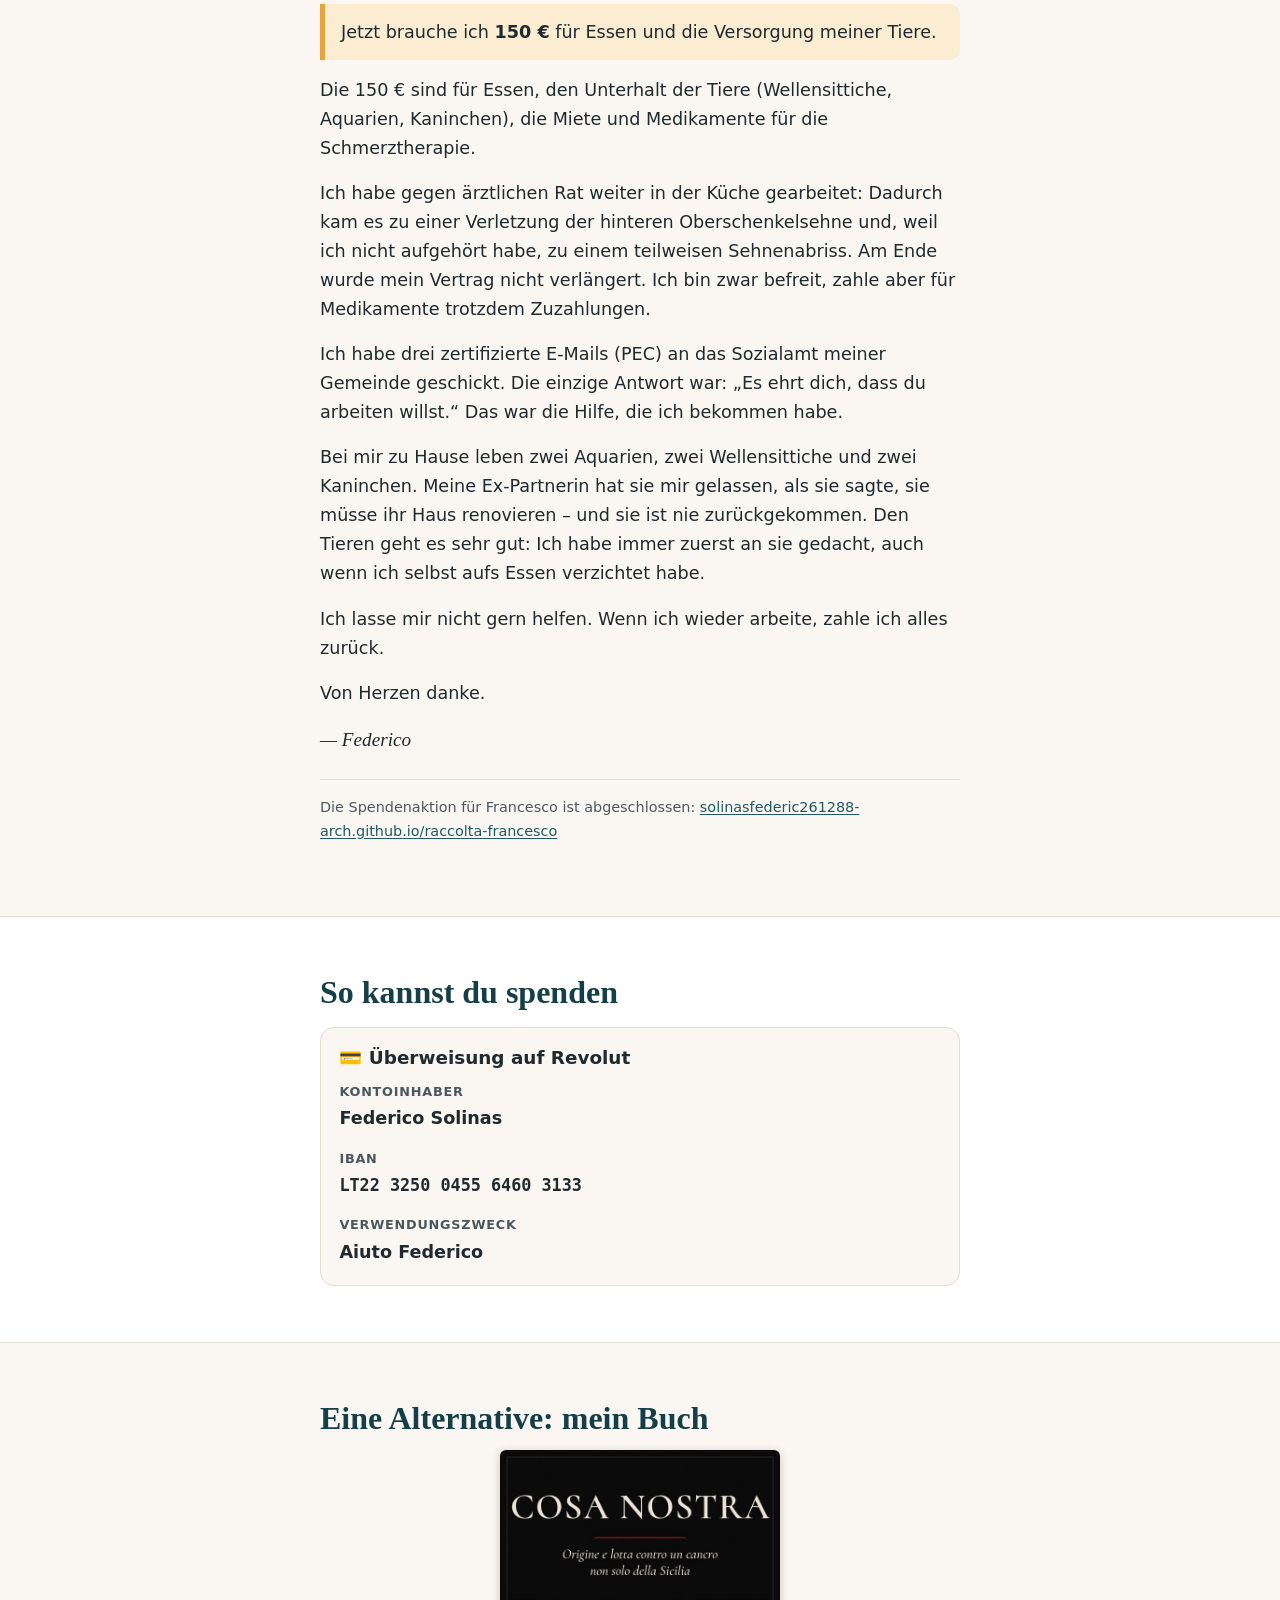
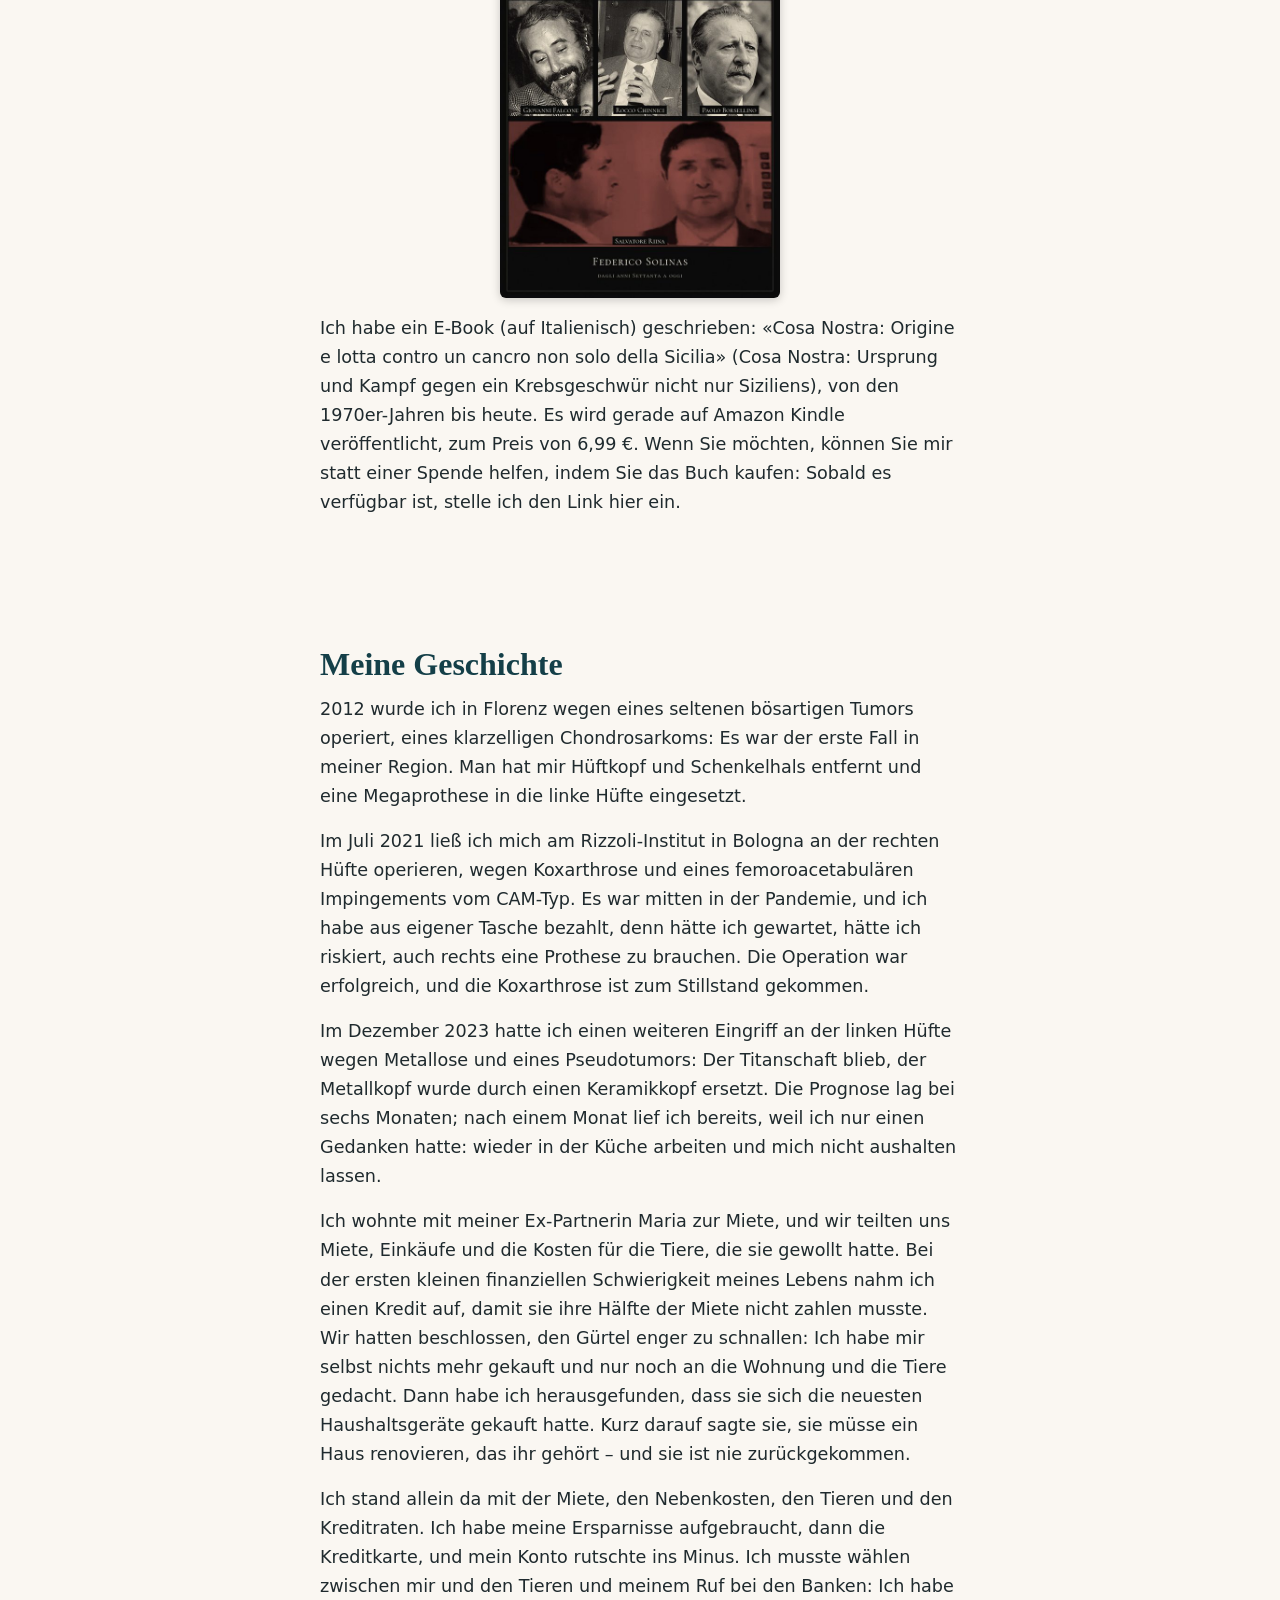
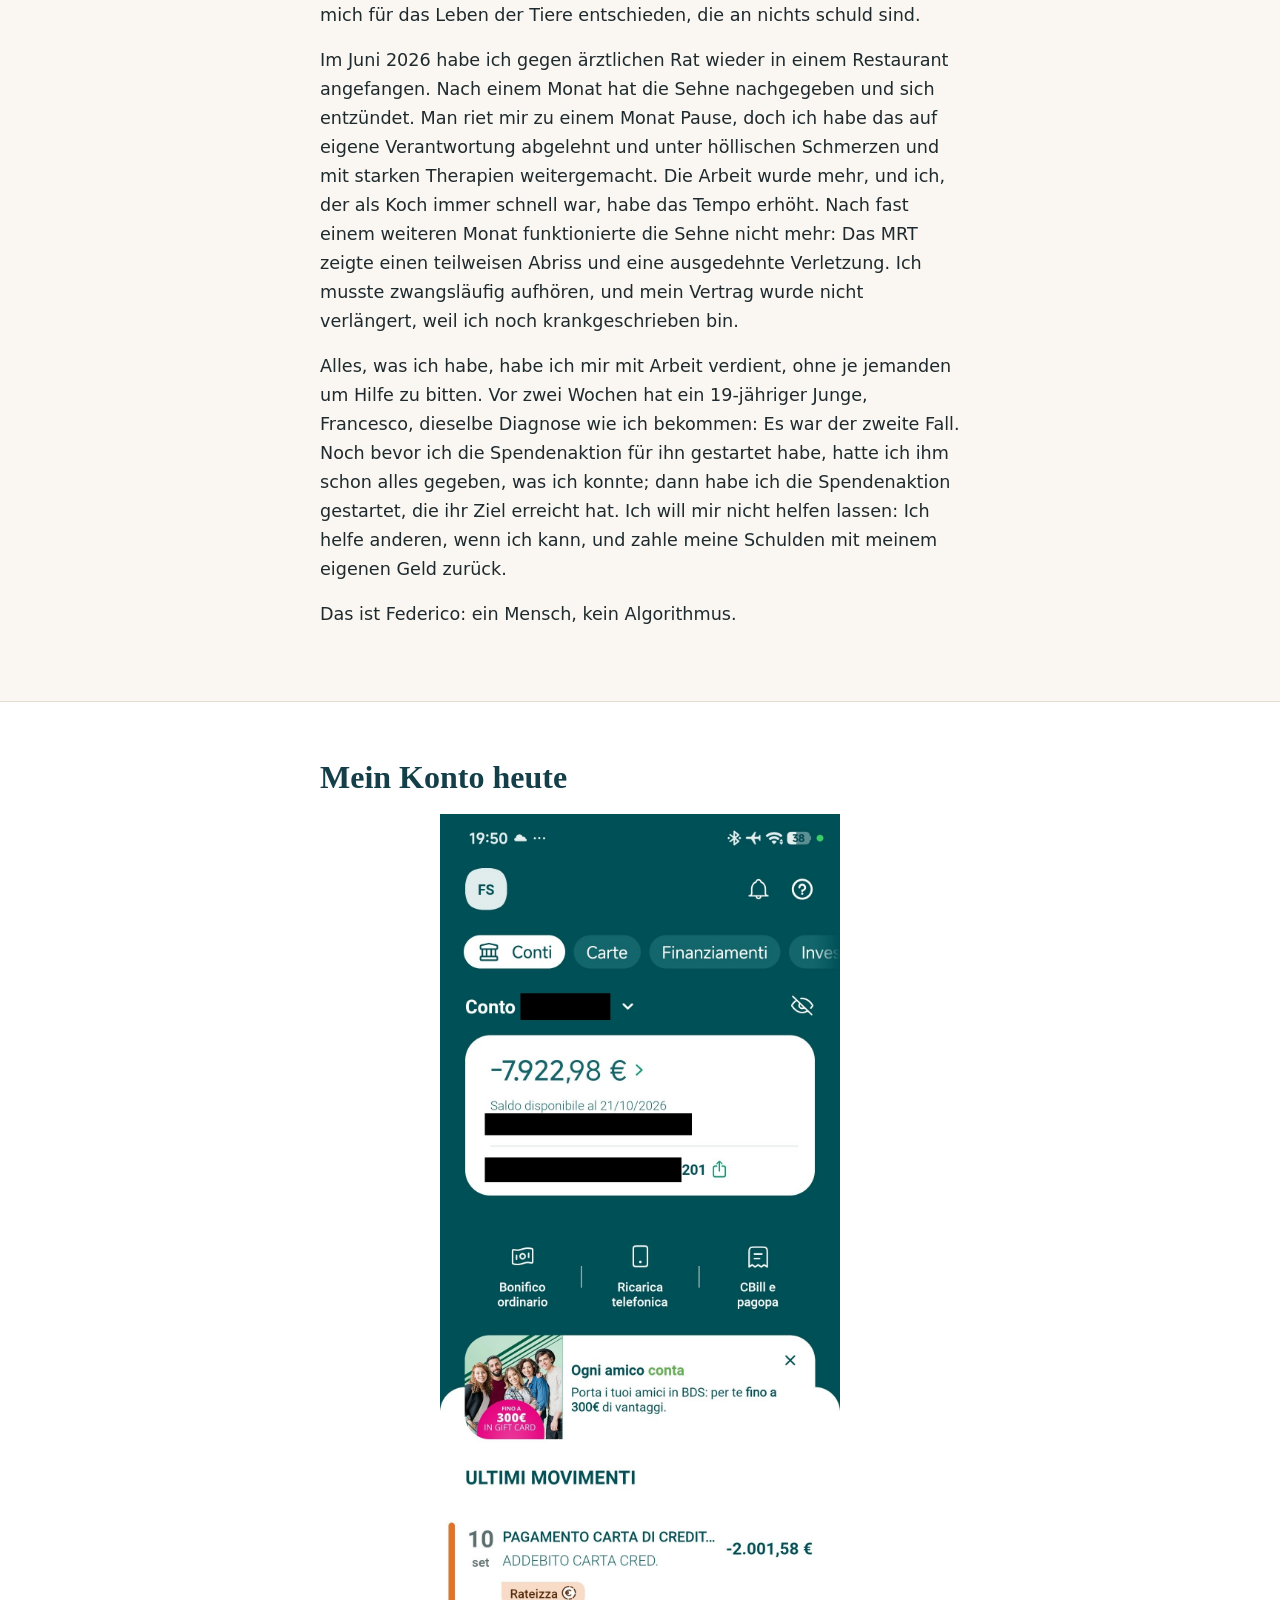
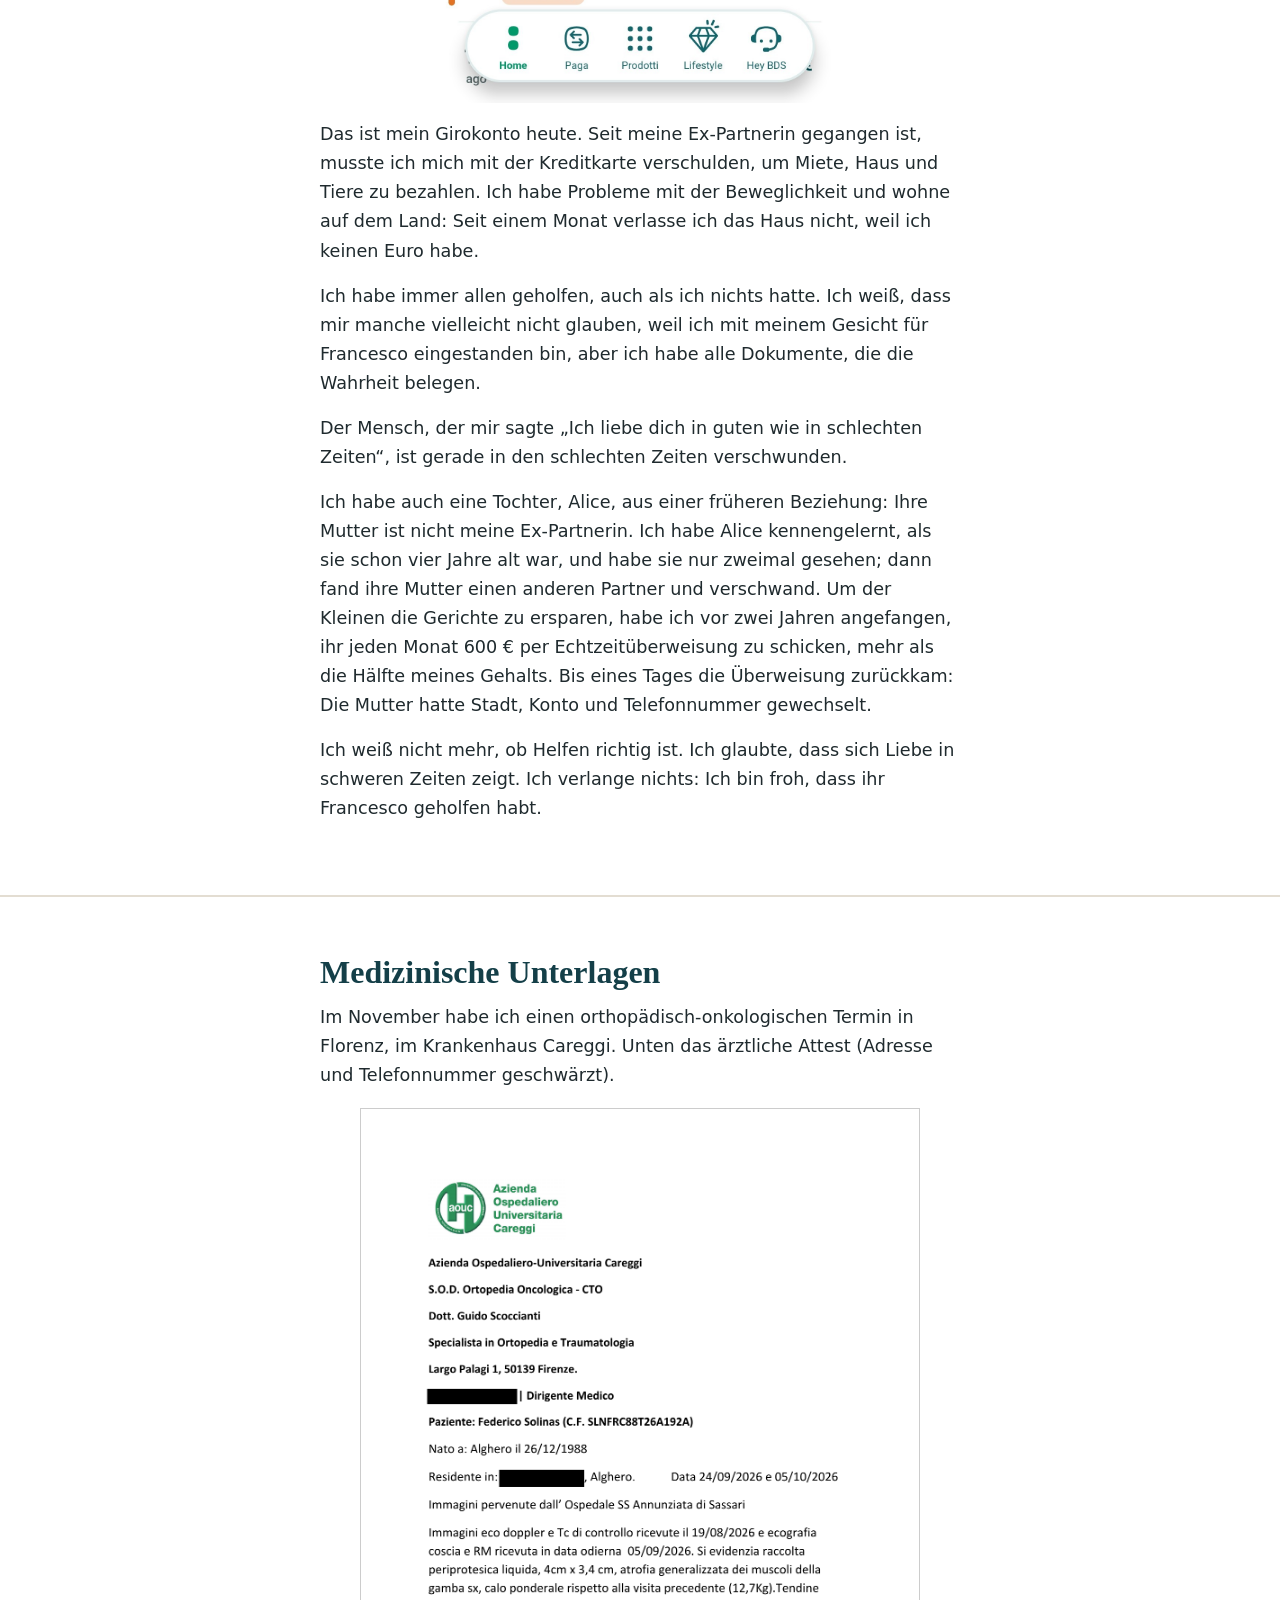
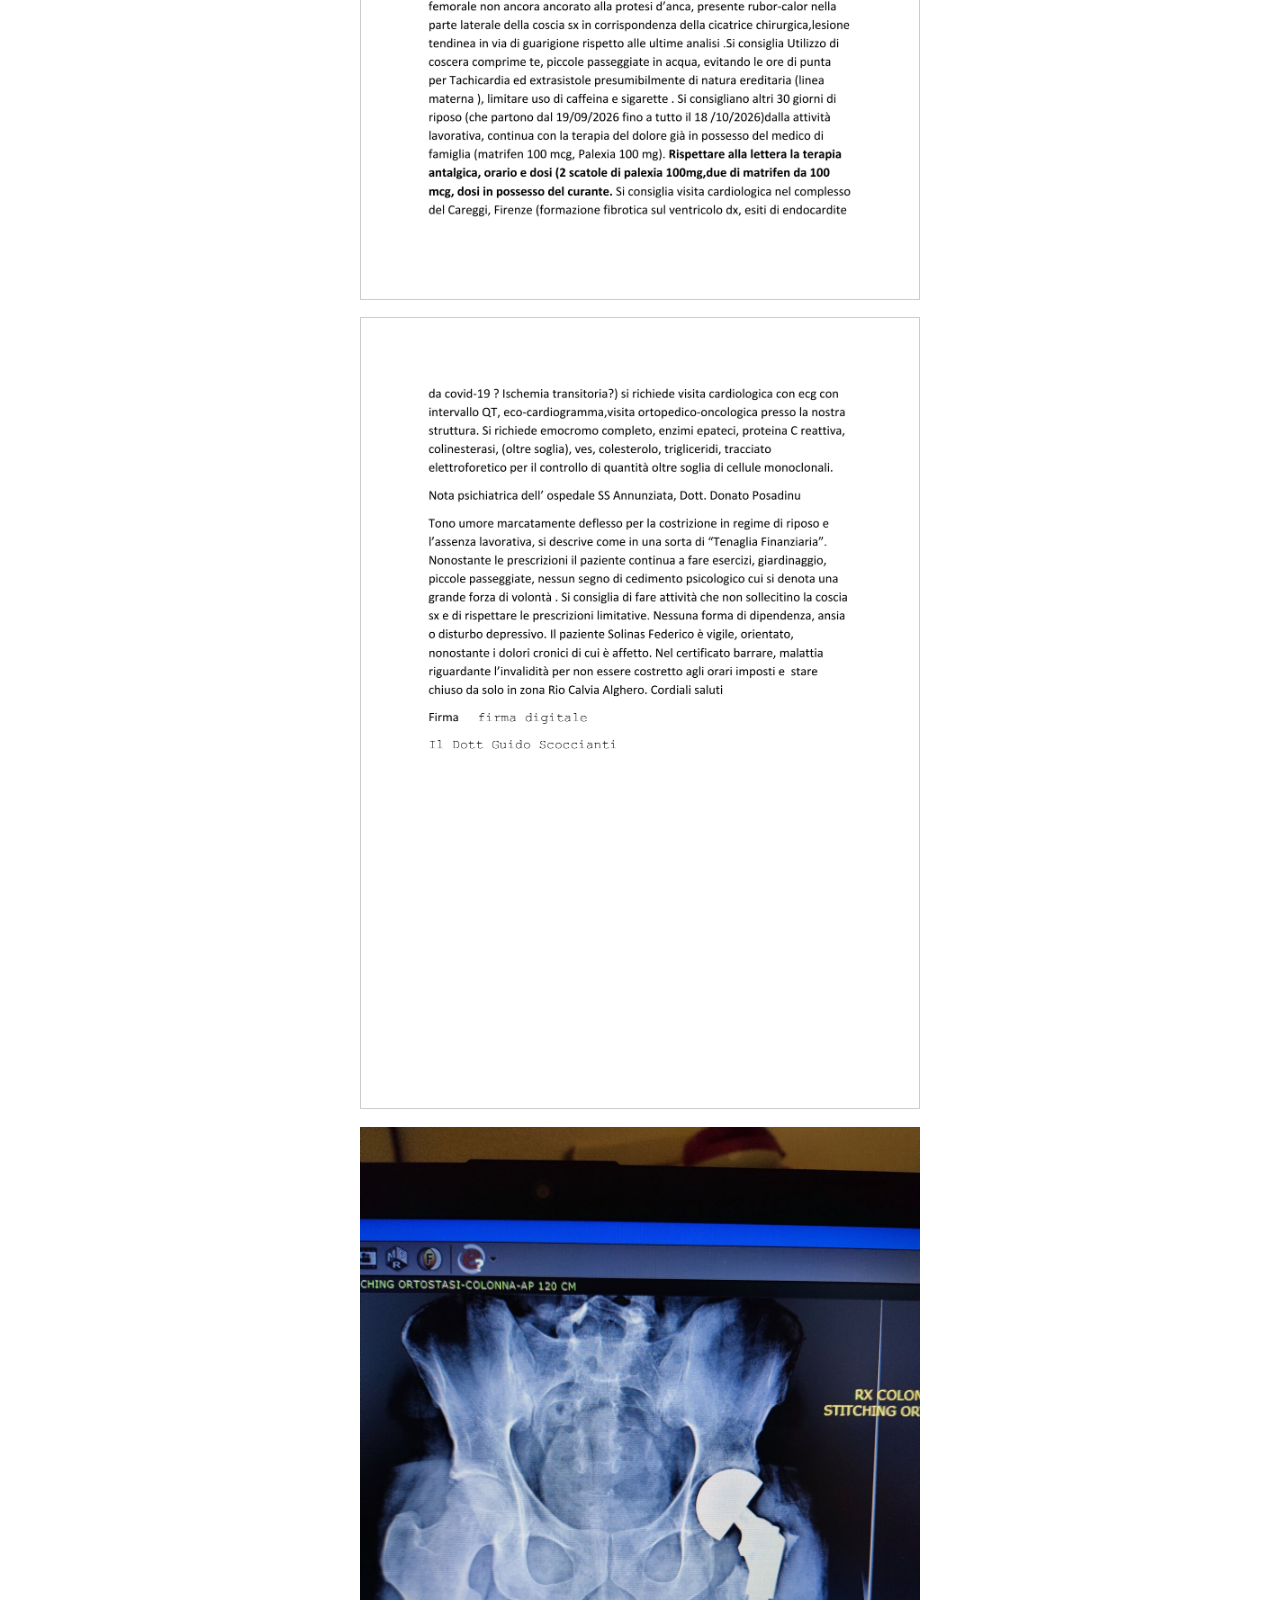
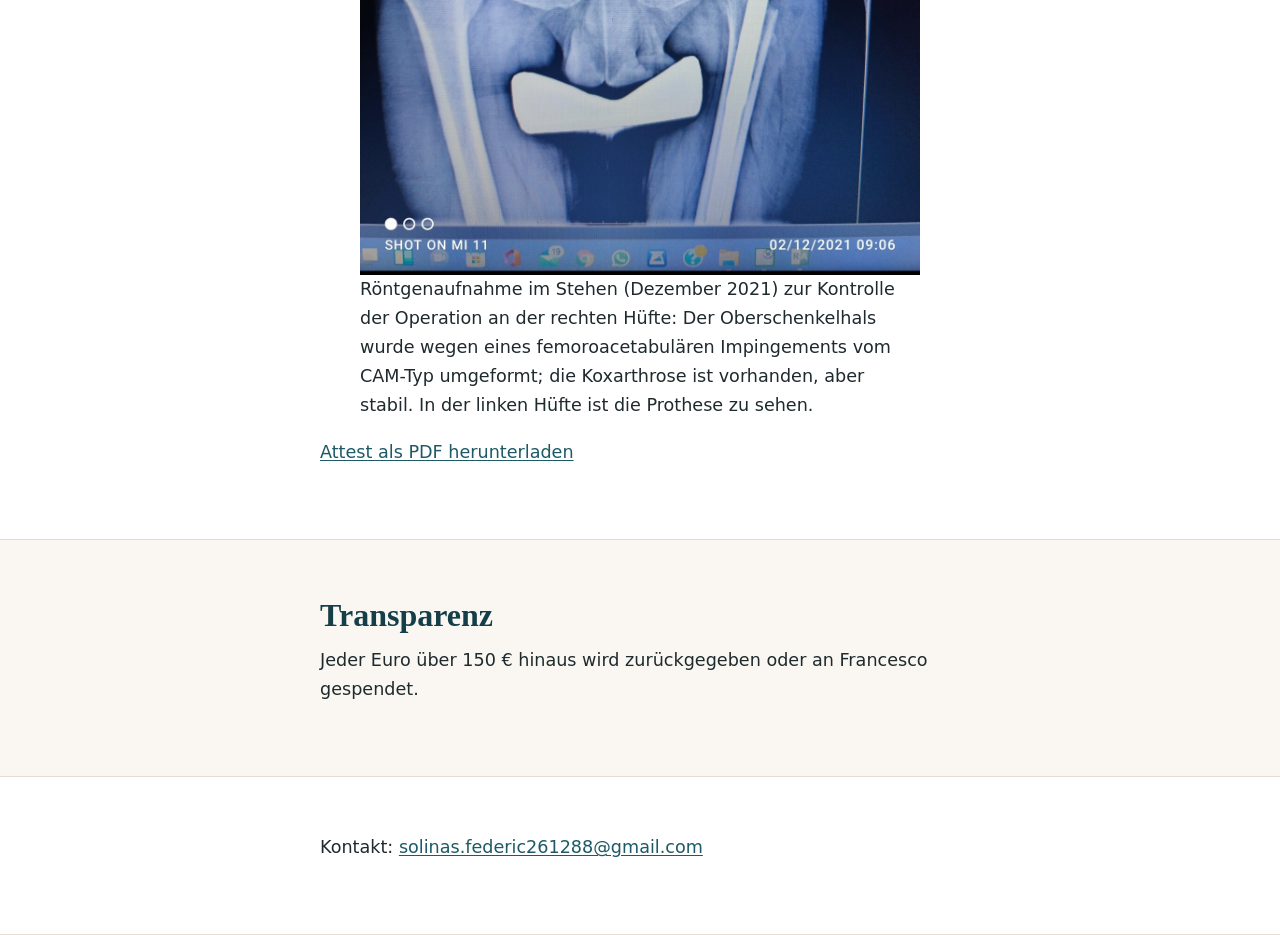
==== commit bc85d036: "Aggiunge sezione libro Cosa Nostra con copertina" ====
--- a/de.html
+++ b/de.html
@@ -67,6 +67,14 @@
       </div>
     </section>
 
+    <section id="libro" class="sezione">
+      <div class="wrap stretto">
+        <h2>Eine Alternative: mein Buch</h2>
+        <img src="documenti/copertina-cosa-nostra.jpg" alt="Cover des Buches «Cosa Nostra: Origine e lotta contro un cancro non solo della Sicilia»" width="280" loading="lazy" style="display:block;max-width:280px;width:100%;height:auto;margin:0 auto 1rem;border-radius:6px;box-shadow:0 2px 10px rgba(0,0,0,.2)">
+        <p>Ich habe ein E-Book (auf Italienisch) geschrieben: «Cosa Nostra: Origine e lotta contro un cancro non solo della Sicilia» (Cosa Nostra: Ursprung und Kampf gegen ein Krebsgeschwür nicht nur Siziliens), von den 1970er-Jahren bis heute. Es wird gerade auf Amazon Kindle veröffentlicht, zum Preis von 6,99 €. Wenn Sie möchten, können Sie mir statt einer Spende helfen, indem Sie das Buch kaufen: Sobald es verfügbar ist, stelle ich den Link hier ein.</p>
+      </div>
+    </section>
+
     <section id="mia-storia" class="sezione">
       <div class="wrap stretto">
         <h2>Meine Geschichte</h2>
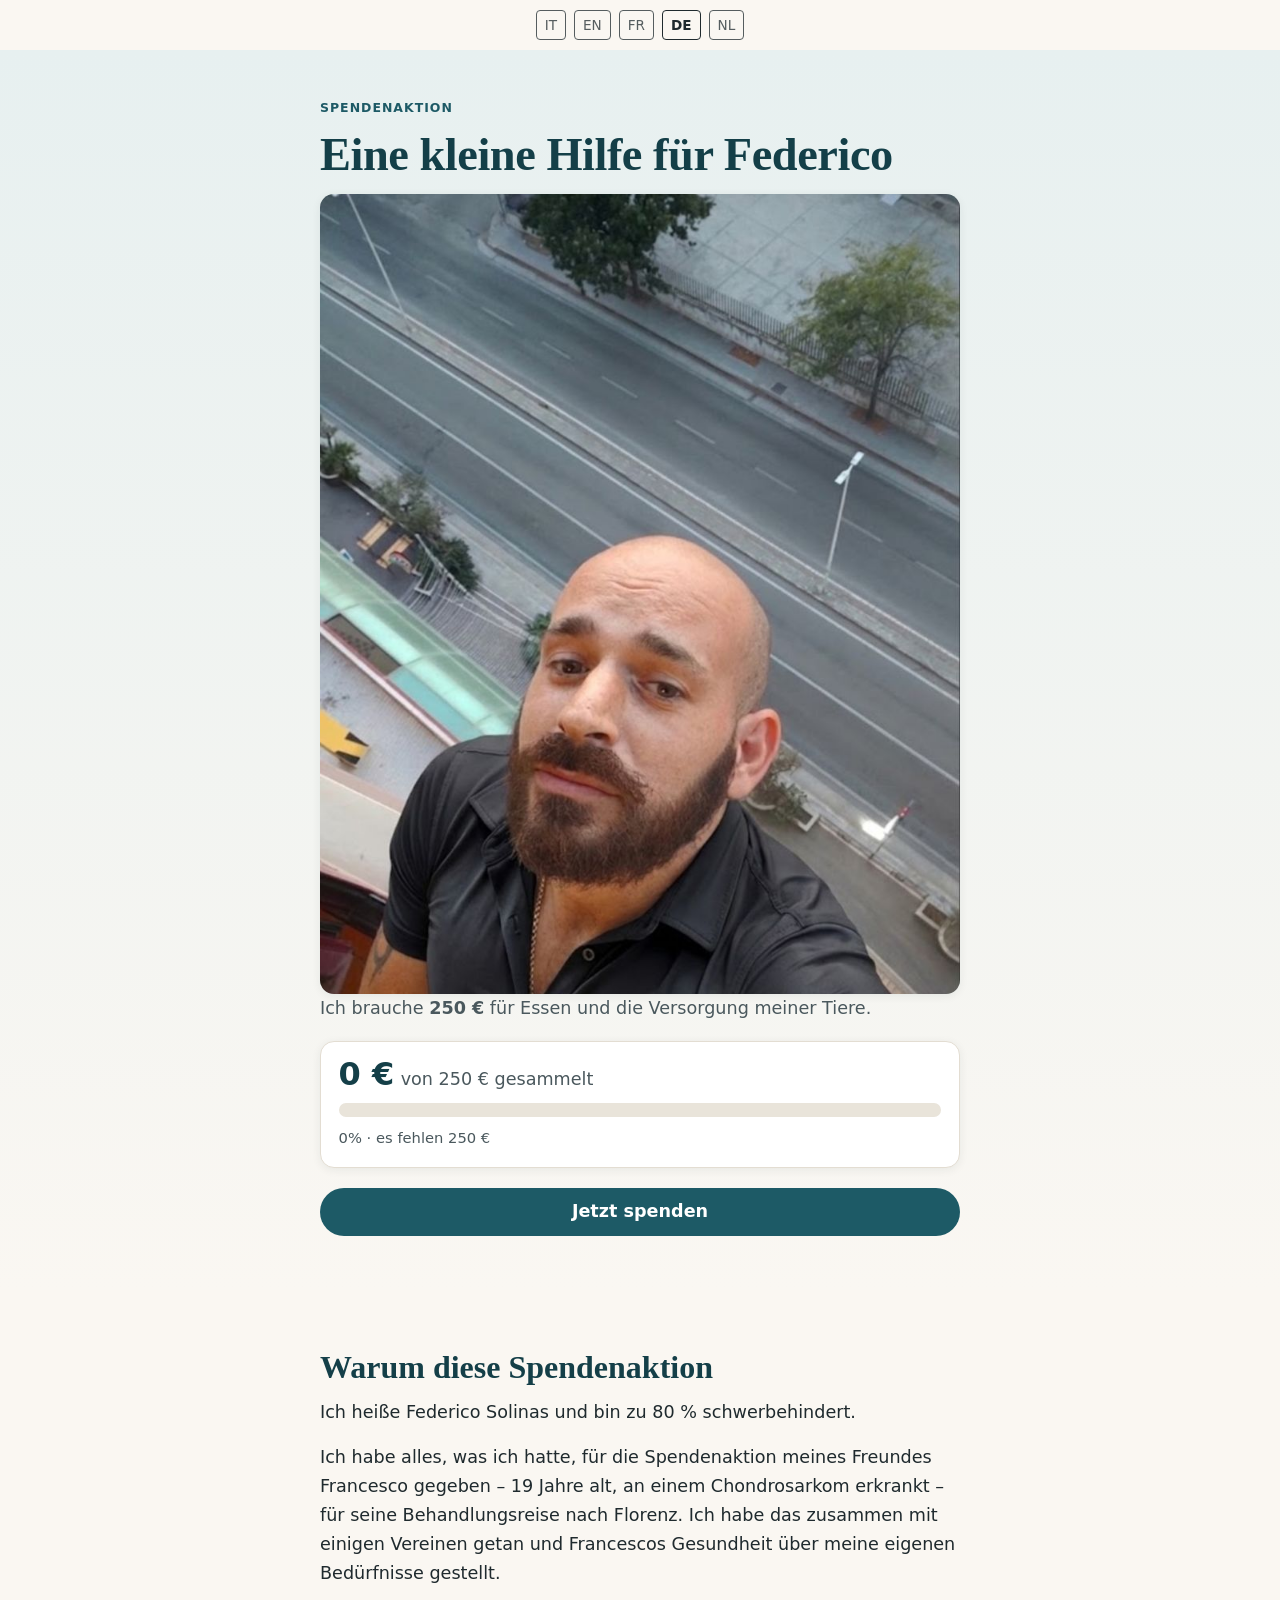
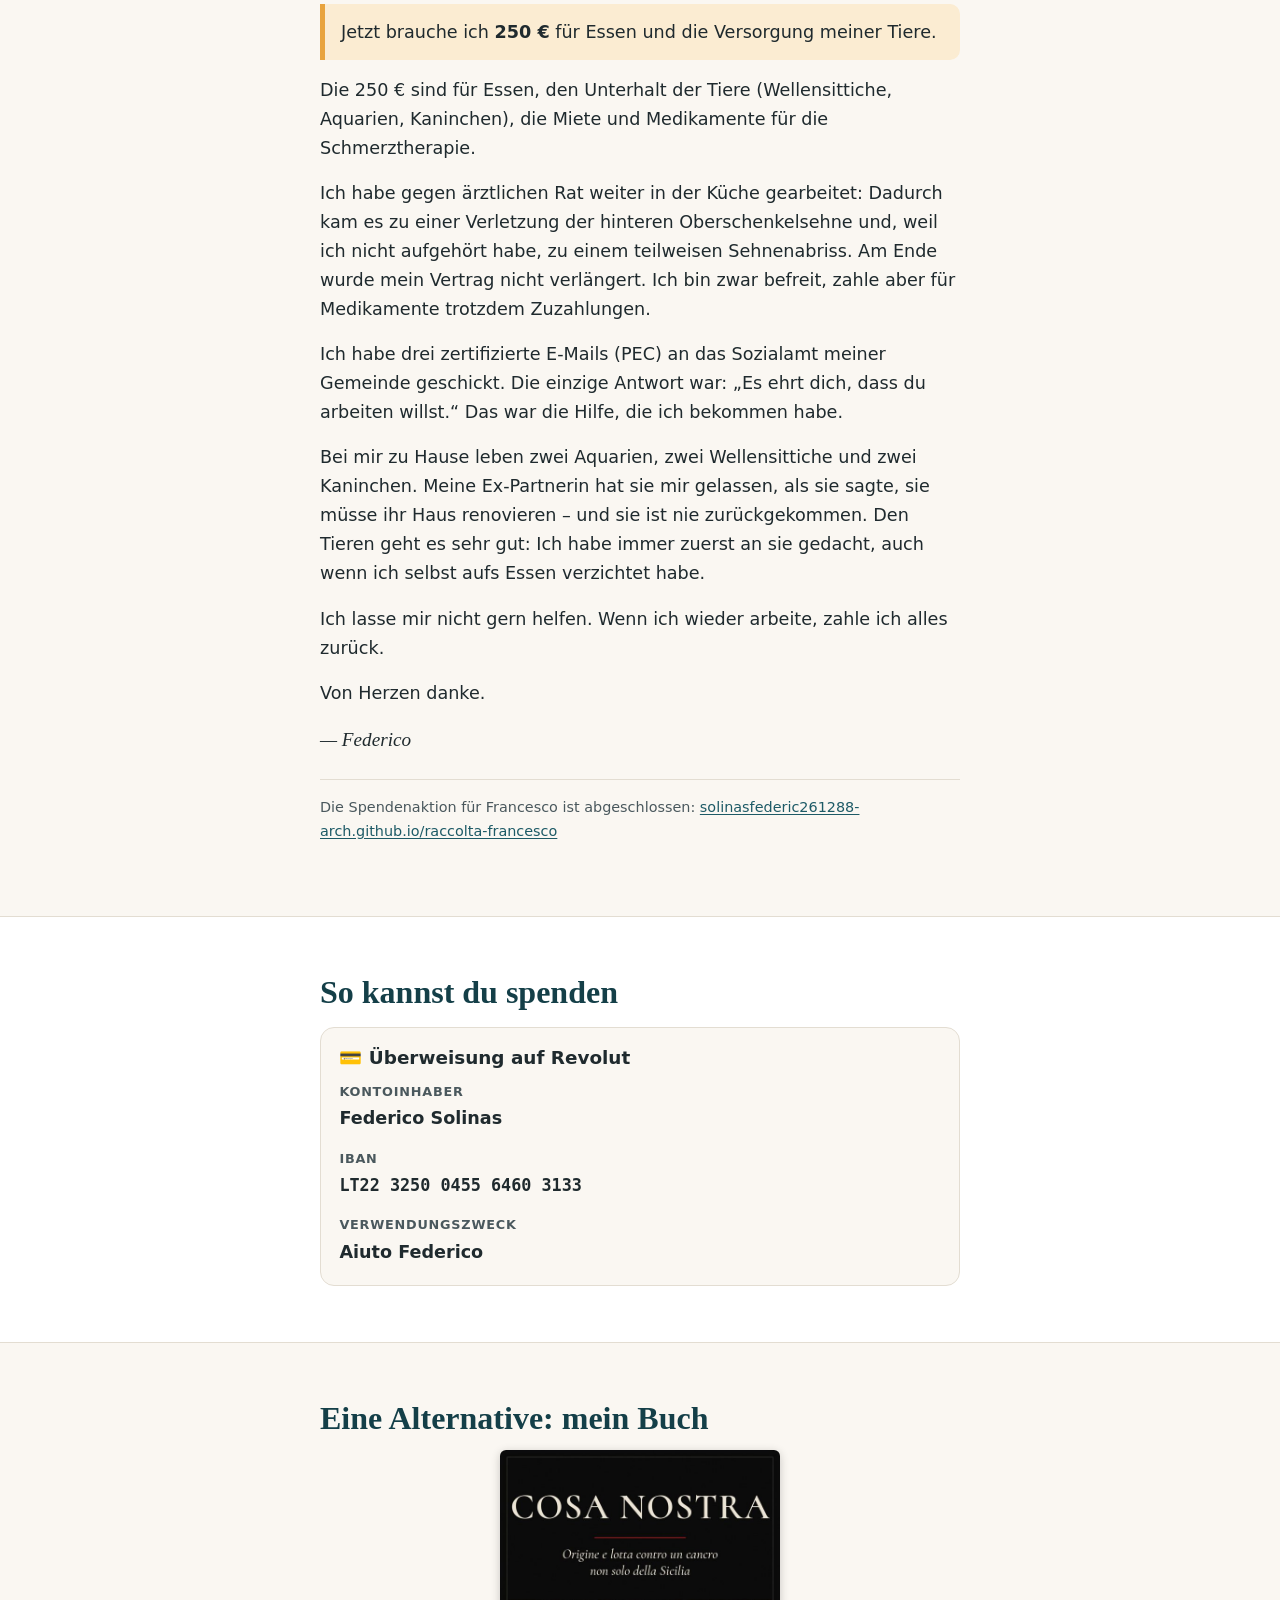
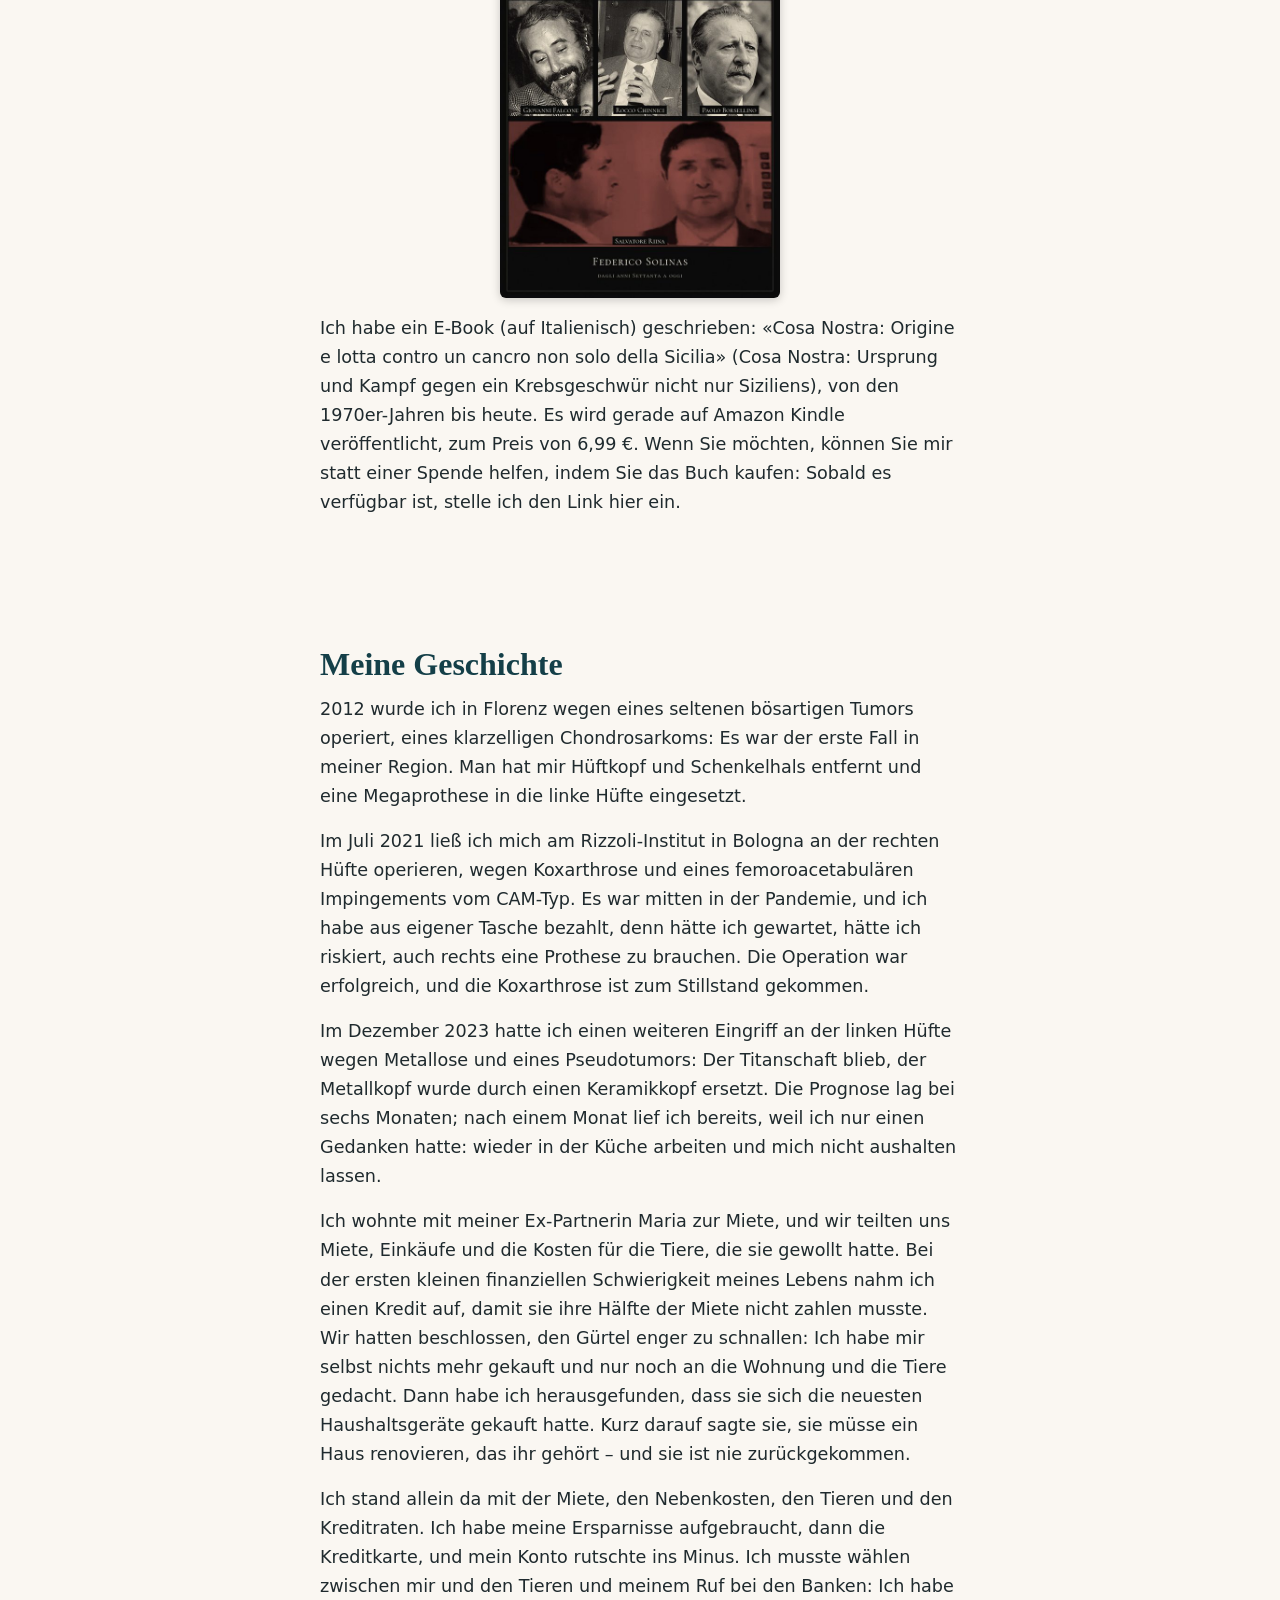
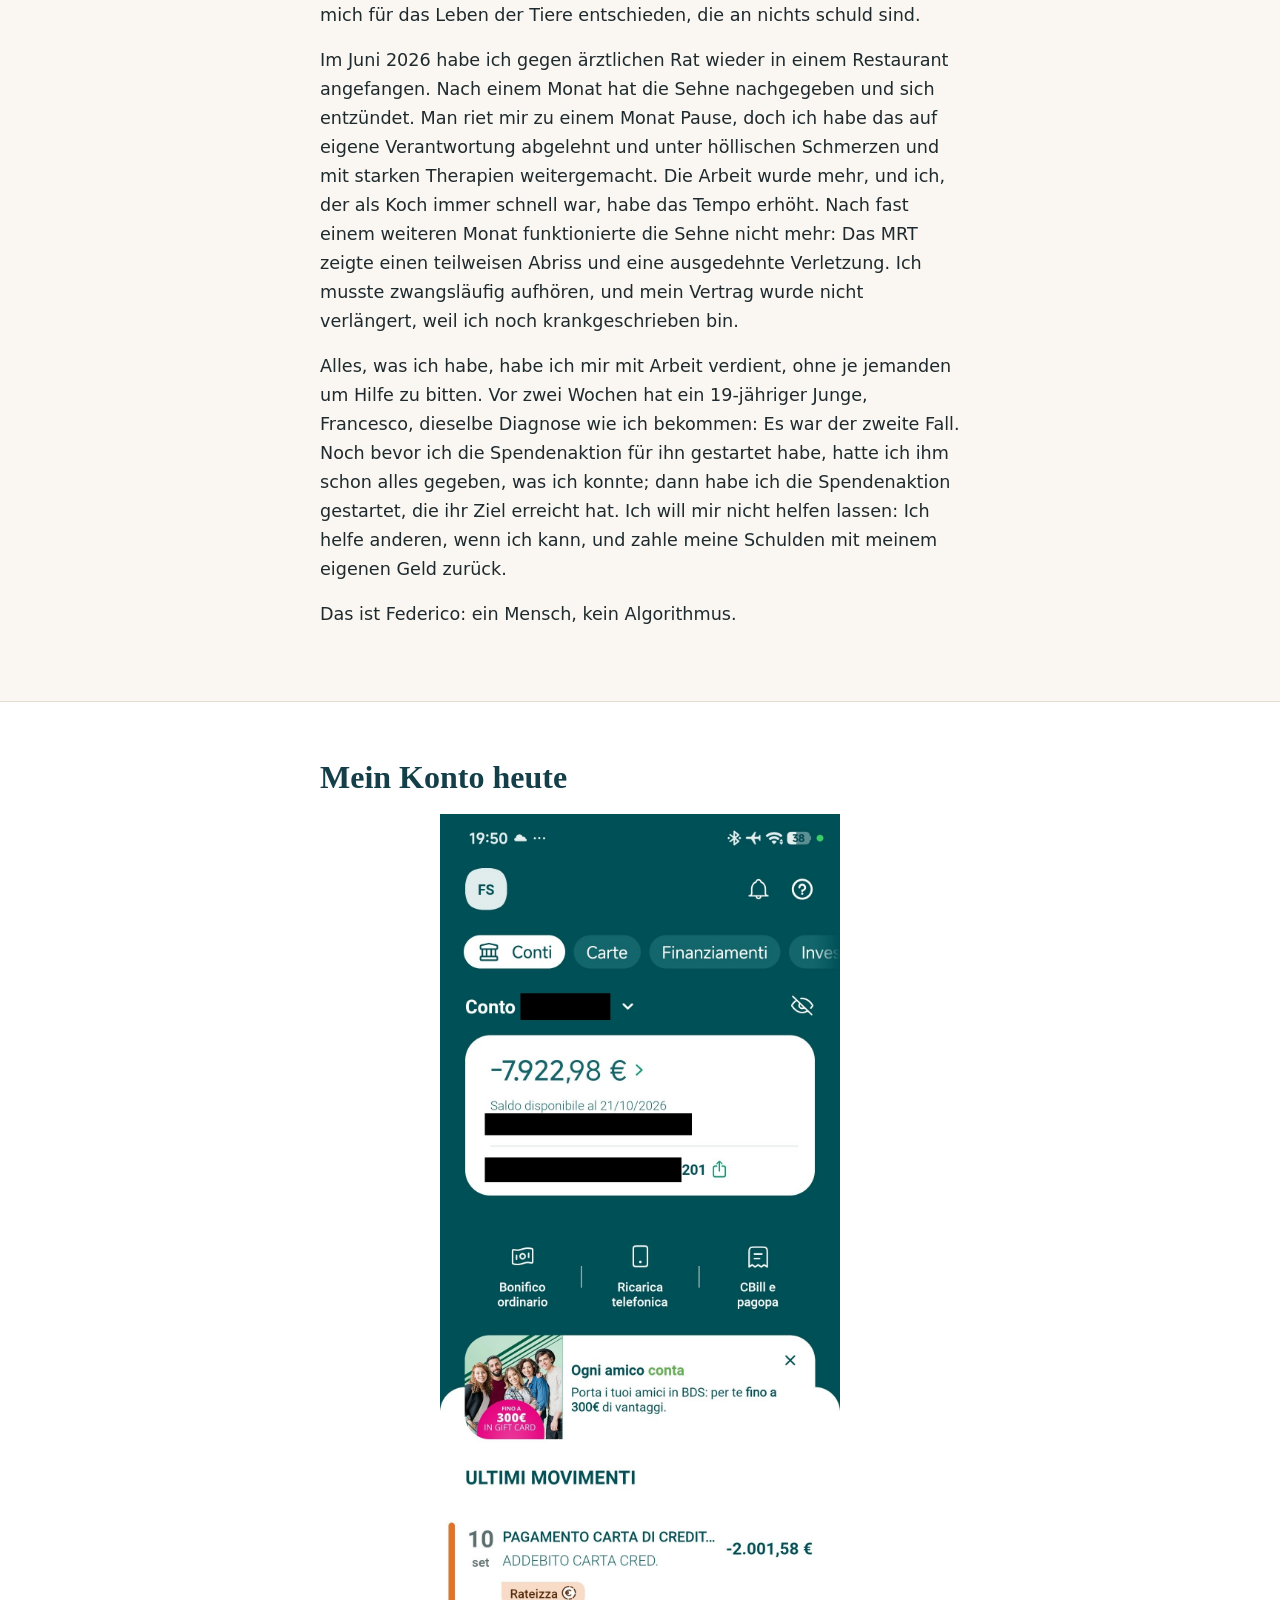
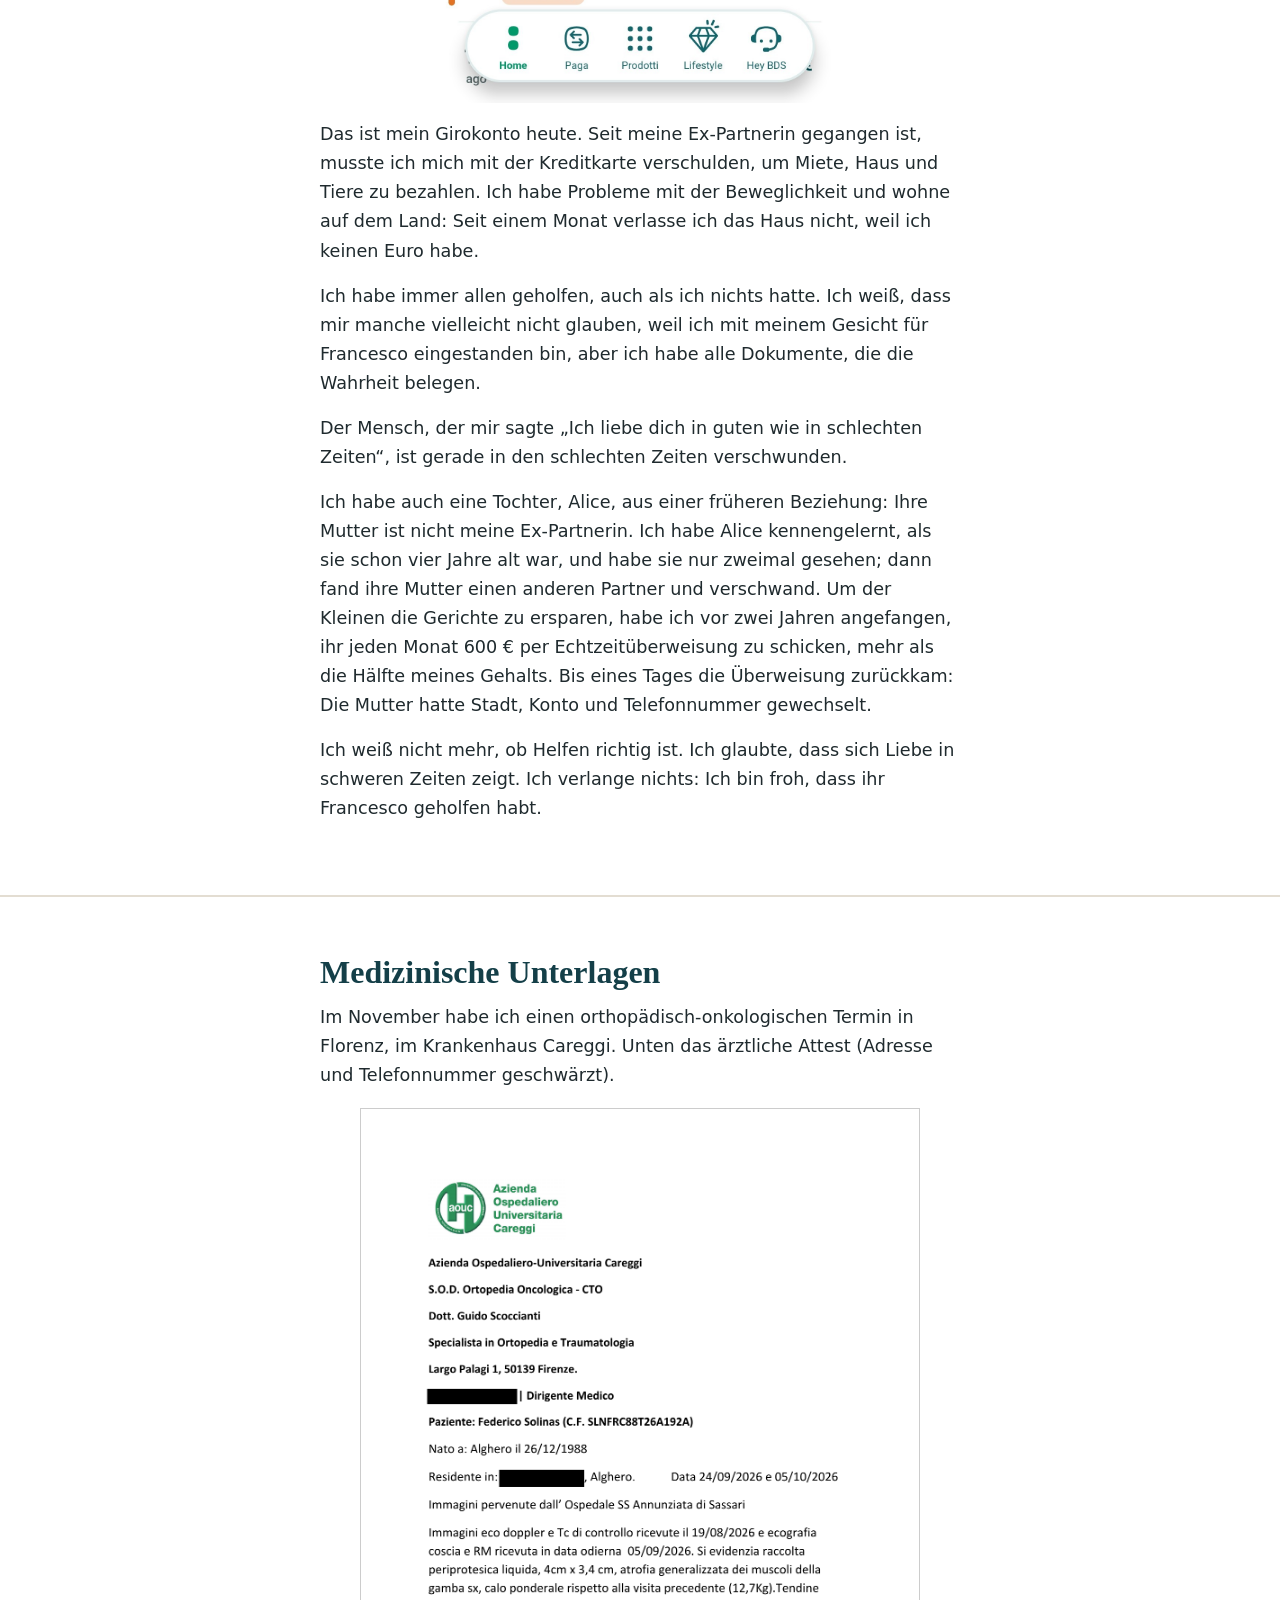
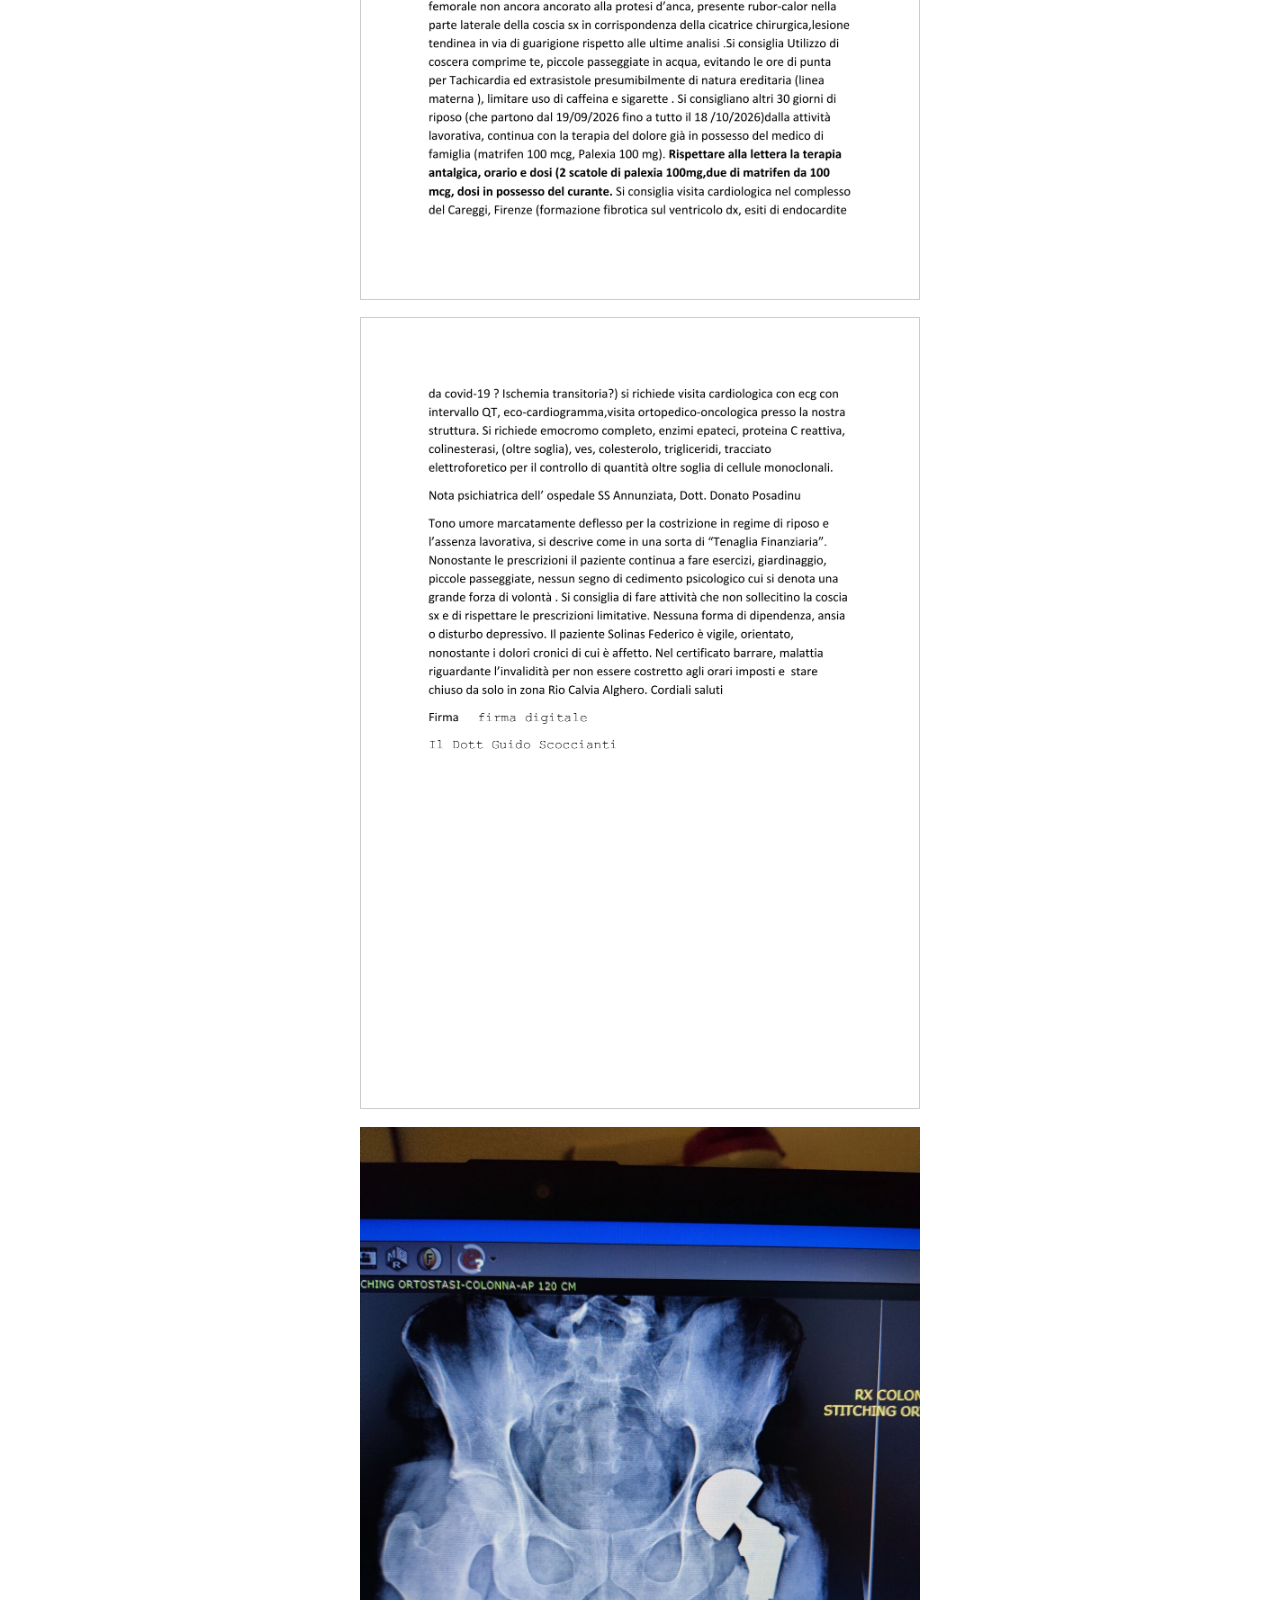
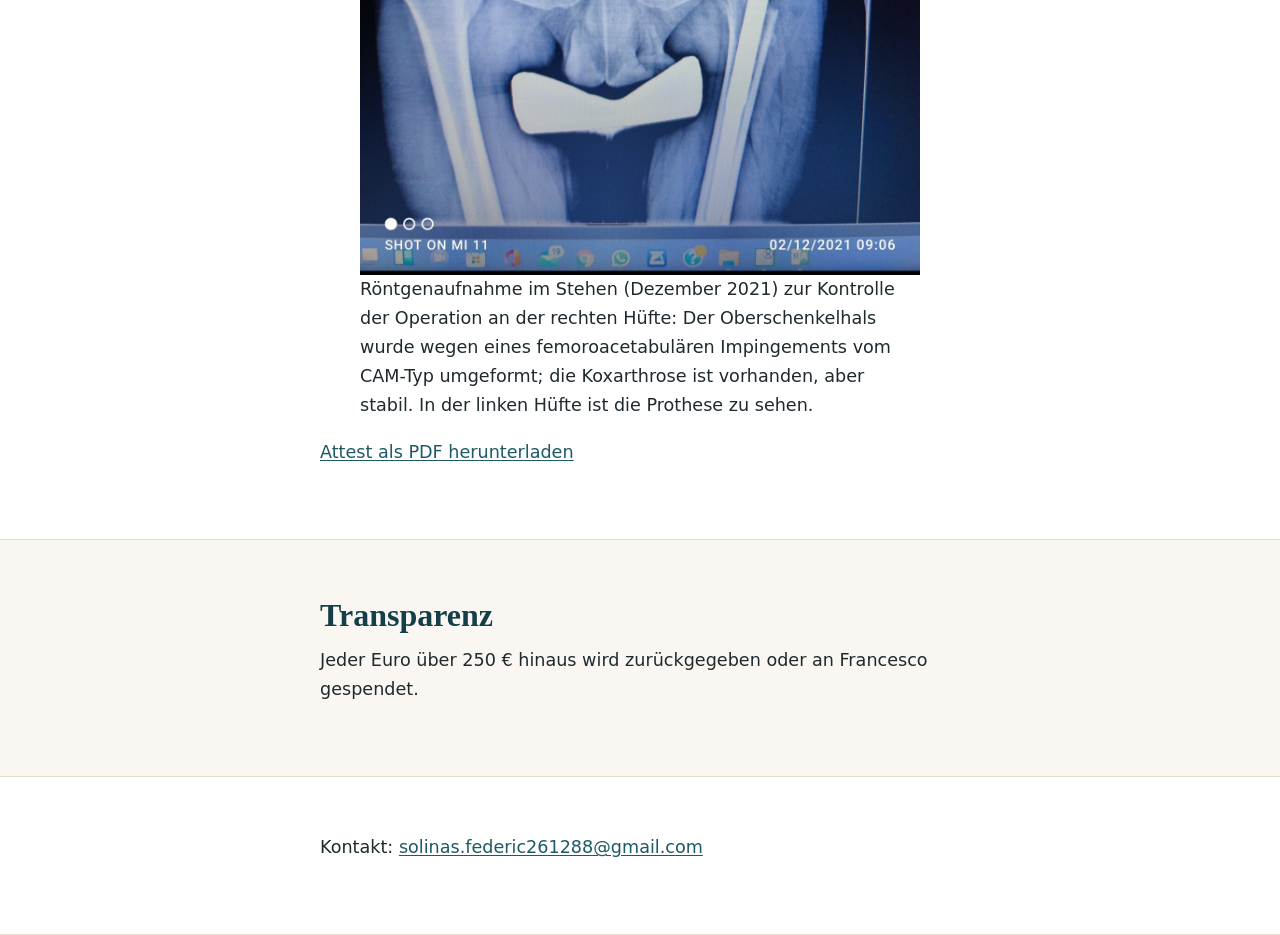
==== commit 73c24be3: "Raise goal to 250 €" ====
--- a/de.html
+++ b/de.html
@@ -5,7 +5,7 @@
   <meta name="viewport" content="width=device-width, initial-scale=1">
   <meta name="referrer" content="no-referrer">
   <title>Eine kleine Hilfe für Federico</title>
-  <meta name="description" content="Federico braucht 150 € für Essen und die Versorgung seiner Tiere.">
+  <meta name="description" content="Federico braucht 250 € für Essen und die Versorgung seiner Tiere.">
   <meta name="theme-color" content="#1d5a66">
   <link rel="stylesheet" href="styles.css">
 </head>
@@ -18,16 +18,16 @@
       <figure class="foto">
         <img src="images/federico.jpg" width="800" height="1024" alt="Federico Solinas" fetchpriority="high">
       </figure>
-      <p class="lead">Ich brauche <strong>150&nbsp;€</strong> für Essen und die Versorgung meiner Tiere.</p>
+      <p class="lead">Ich brauche <strong>250&nbsp;€</strong> für Essen und die Versorgung meiner Tiere.</p>
       <div class="progresso">
         <p class="prog-cifre">
           <span class="prog-raccolto">0 €</span>
-          <span class="prog-obiettivo">von 150 € gesammelt</span>
+          <span class="prog-obiettivo">von 250 € gesammelt</span>
         </p>
-        <div class="barra" role="progressbar" aria-valuemin="0" aria-valuemax="150" aria-valuenow="0" aria-label="Gesammelte Euro">
+        <div class="barra" role="progressbar" aria-valuemin="0" aria-valuemax="250" aria-valuenow="0" aria-label="Gesammelte Euro">
           <div class="barra-riempimento" style="width:0%"></div>
         </div>
-        <p class="prog-nota">0% · es fehlen 150 €</p>
+        <p class="prog-nota">0% · es fehlen 250 €</p>
       </div>
       <div class="cta">
         <a class="btn btn-primario" href="#dona">Jetzt spenden</a>
@@ -41,8 +41,8 @@
         <h2>Warum diese Spendenaktion</h2>
         <p>Ich heiße Federico Solinas und bin zu 80 % schwerbehindert.</p>
         <p>Ich habe alles, was ich hatte, für die Spendenaktion meines Freundes Francesco gegeben – 19 Jahre alt, an einem Chondrosarkom erkrankt – für seine Behandlungsreise nach Florenz. Ich habe das zusammen mit einigen Vereinen getan und Francescos Gesundheit über meine eigenen Bedürfnisse gestellt.</p>
-        <p class="evidenza">Jetzt brauche ich <strong>150&nbsp;€</strong> für Essen und die Versorgung meiner Tiere.</p>
-        <p>Die 150&nbsp;€ sind für Essen, den Unterhalt der Tiere (Wellensittiche, Aquarien, Kaninchen), die Miete und Medikamente für die Schmerztherapie.</p>
+        <p class="evidenza">Jetzt brauche ich <strong>250&nbsp;€</strong> für Essen und die Versorgung meiner Tiere.</p>
+        <p>Die 250&nbsp;€ sind für Essen, den Unterhalt der Tiere (Wellensittiche, Aquarien, Kaninchen), die Miete und Medikamente für die Schmerztherapie.</p>
         <p>Ich habe gegen ärztlichen Rat weiter in der Küche gearbeitet: Dadurch kam es zu einer Verletzung der hinteren Oberschenkelsehne und, weil ich nicht aufgehört habe, zu einem teilweisen Sehnenabriss. Am Ende wurde mein Vertrag nicht verlängert. Ich bin zwar befreit, zahle aber für Medikamente trotzdem Zuzahlungen.</p>
         <p>Ich habe drei zertifizierte E-Mails (PEC) an das Sozialamt meiner Gemeinde geschickt. Die einzige Antwort war: „Es ehrt dich, dass du arbeiten willst.“ Das war die Hilfe, die ich bekommen habe.</p>
         <p>Bei mir zu Hause leben zwei Aquarien, zwei Wellensittiche und zwei Kaninchen. Meine Ex-Partnerin hat sie mir gelassen, als sie sagte, sie müsse ihr Haus renovieren – und sie ist nie zurückgekommen. Den Tieren geht es sehr gut: Ich habe immer zuerst an sie gedacht, auch wenn ich selbst aufs Essen verzichtet habe.</p>
@@ -115,7 +115,7 @@
     <section id="trasparenza" class="sezione">
       <div class="wrap stretto">
         <h2>Transparenz</h2>
-        <p>Jeder Euro über 150&nbsp;€ hinaus wird zurückgegeben oder an Francesco gespendet.</p>
+        <p>Jeder Euro über 250&nbsp;€ hinaus wird zurückgegeben oder an Francesco gespendet.</p>
       </div>
     </section>
   </main>
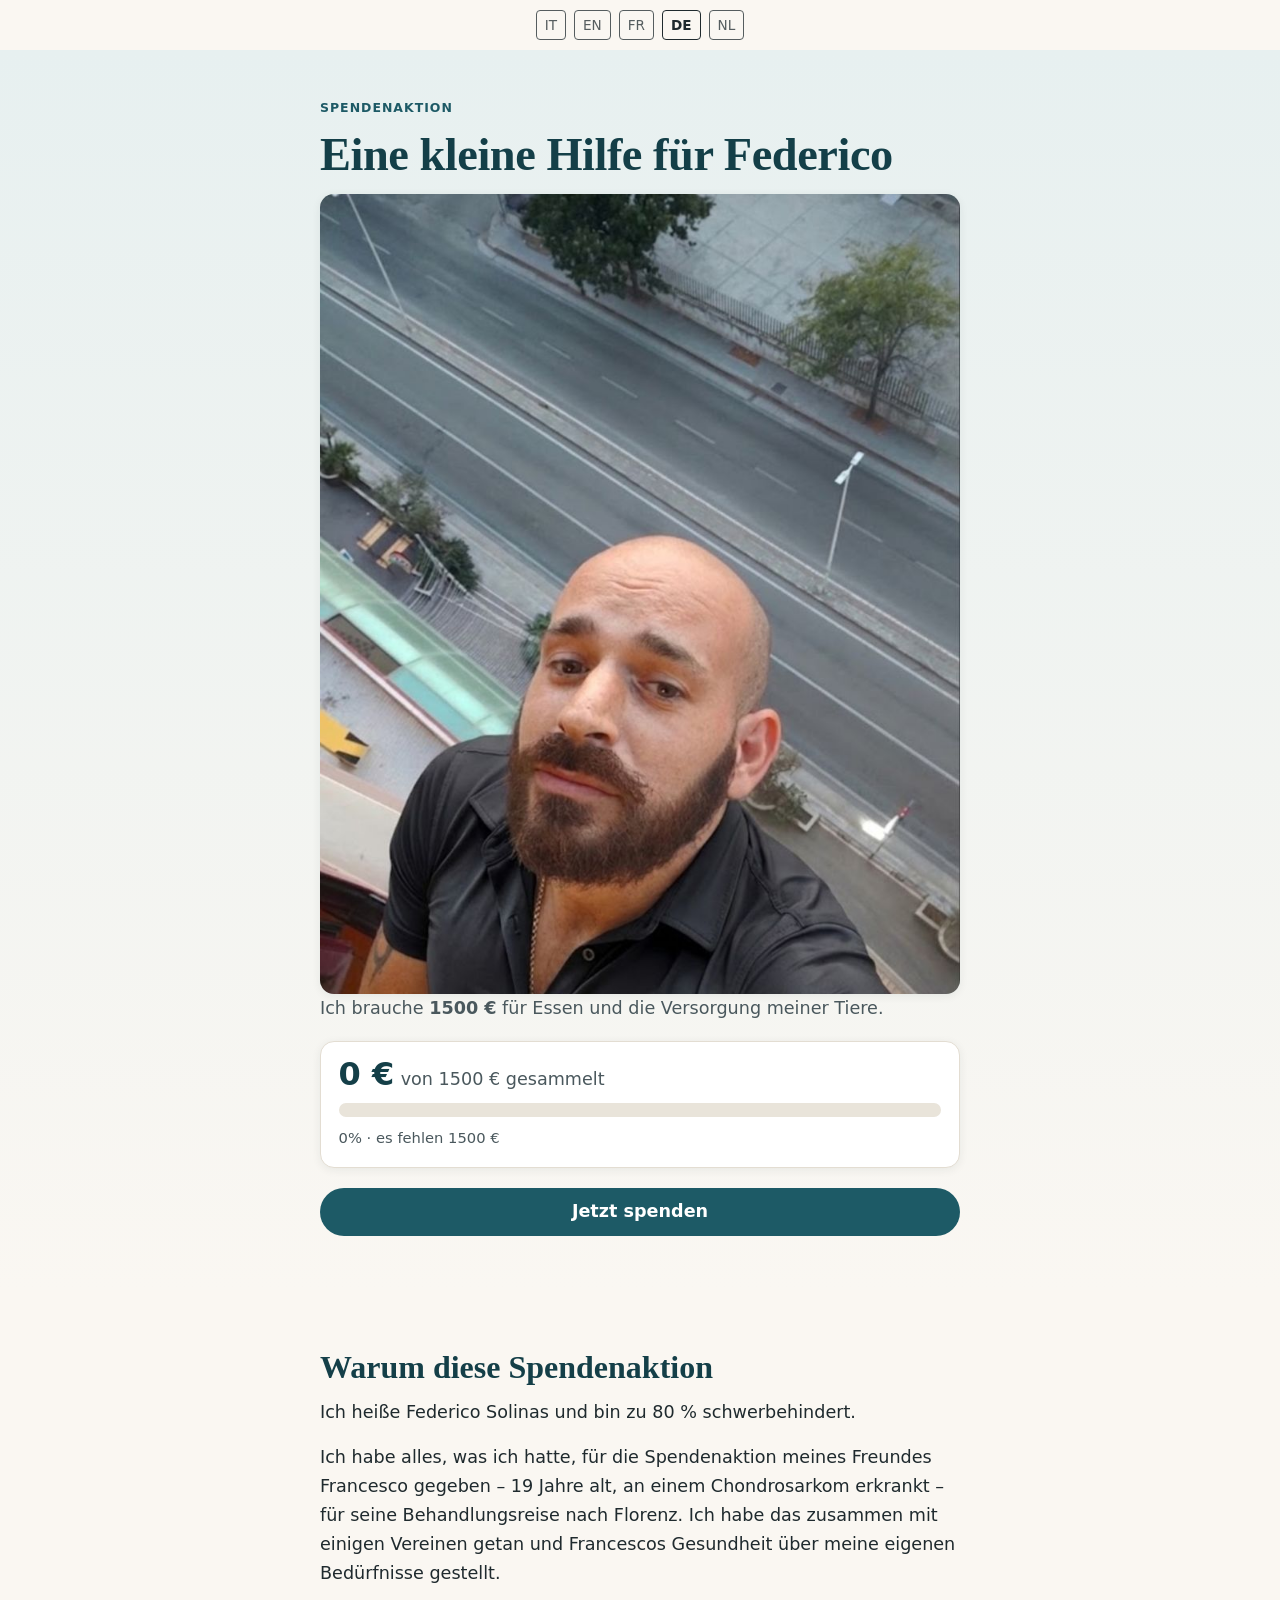
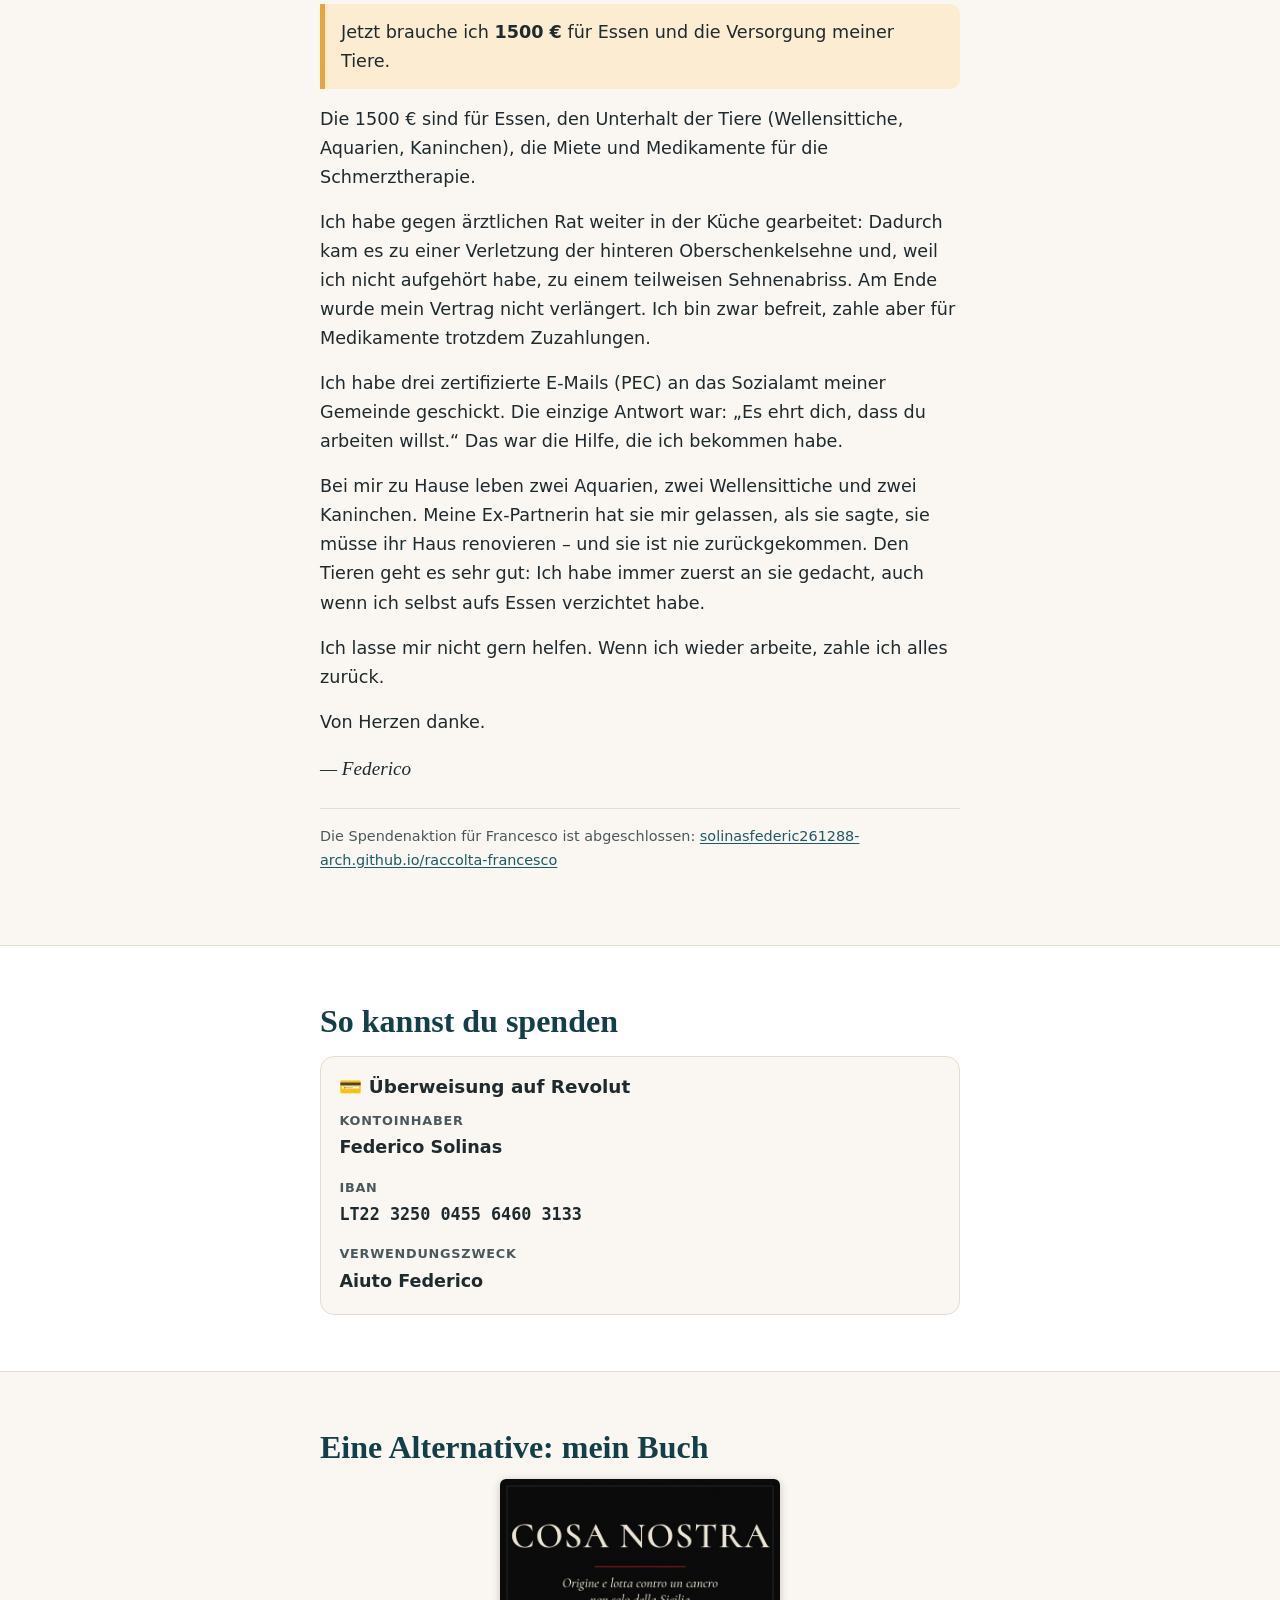
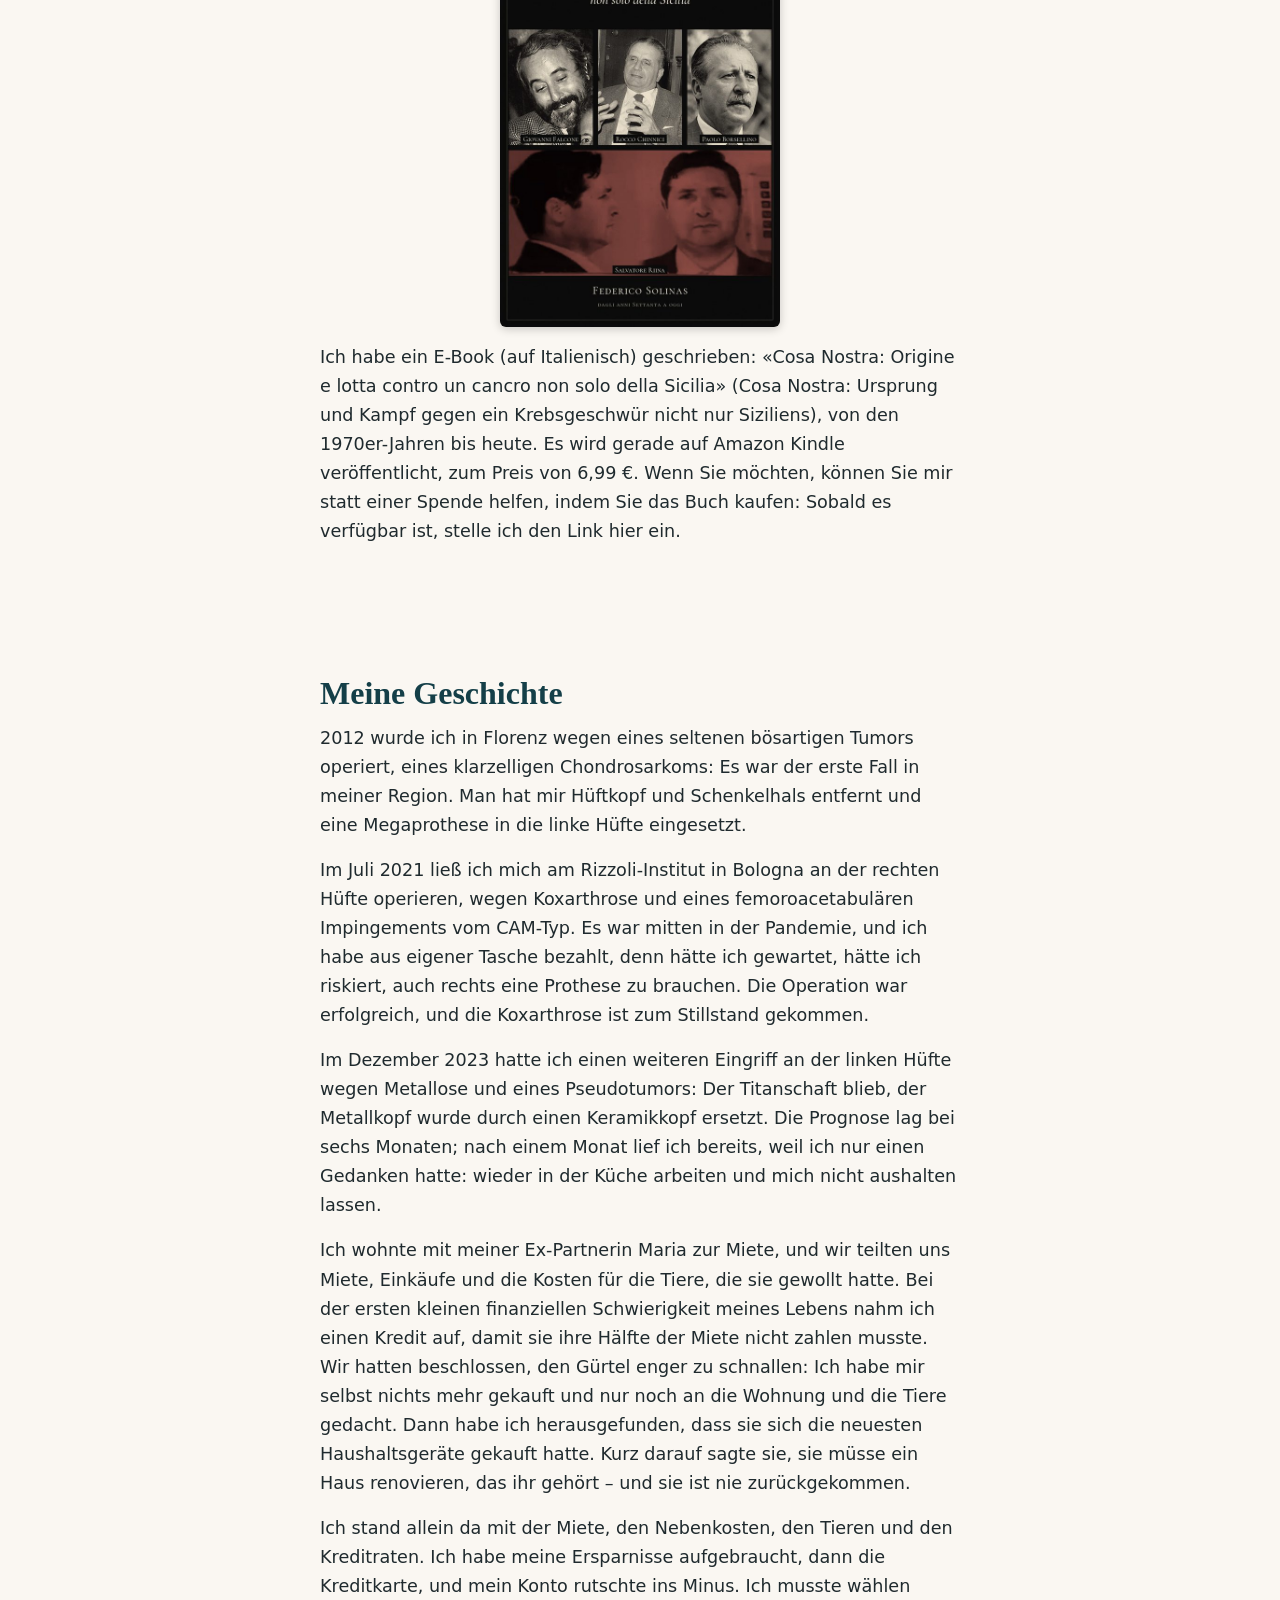
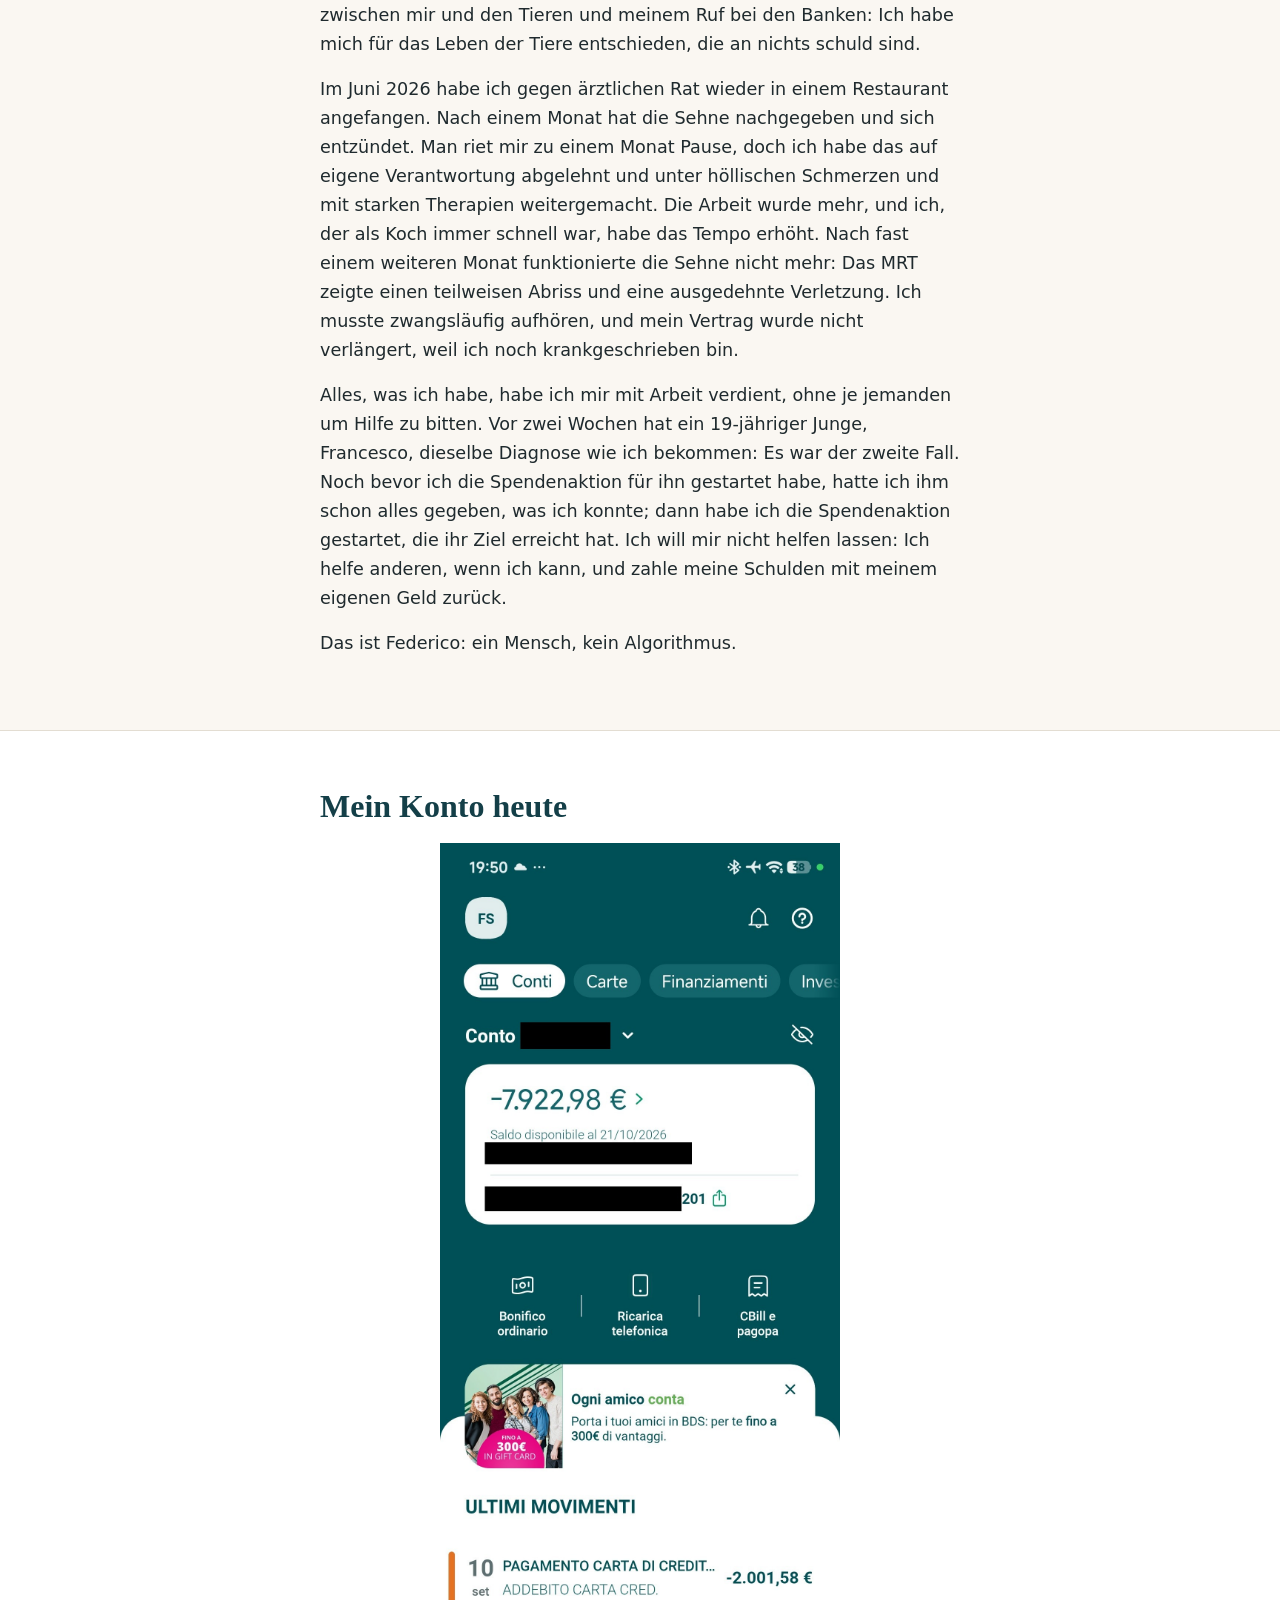
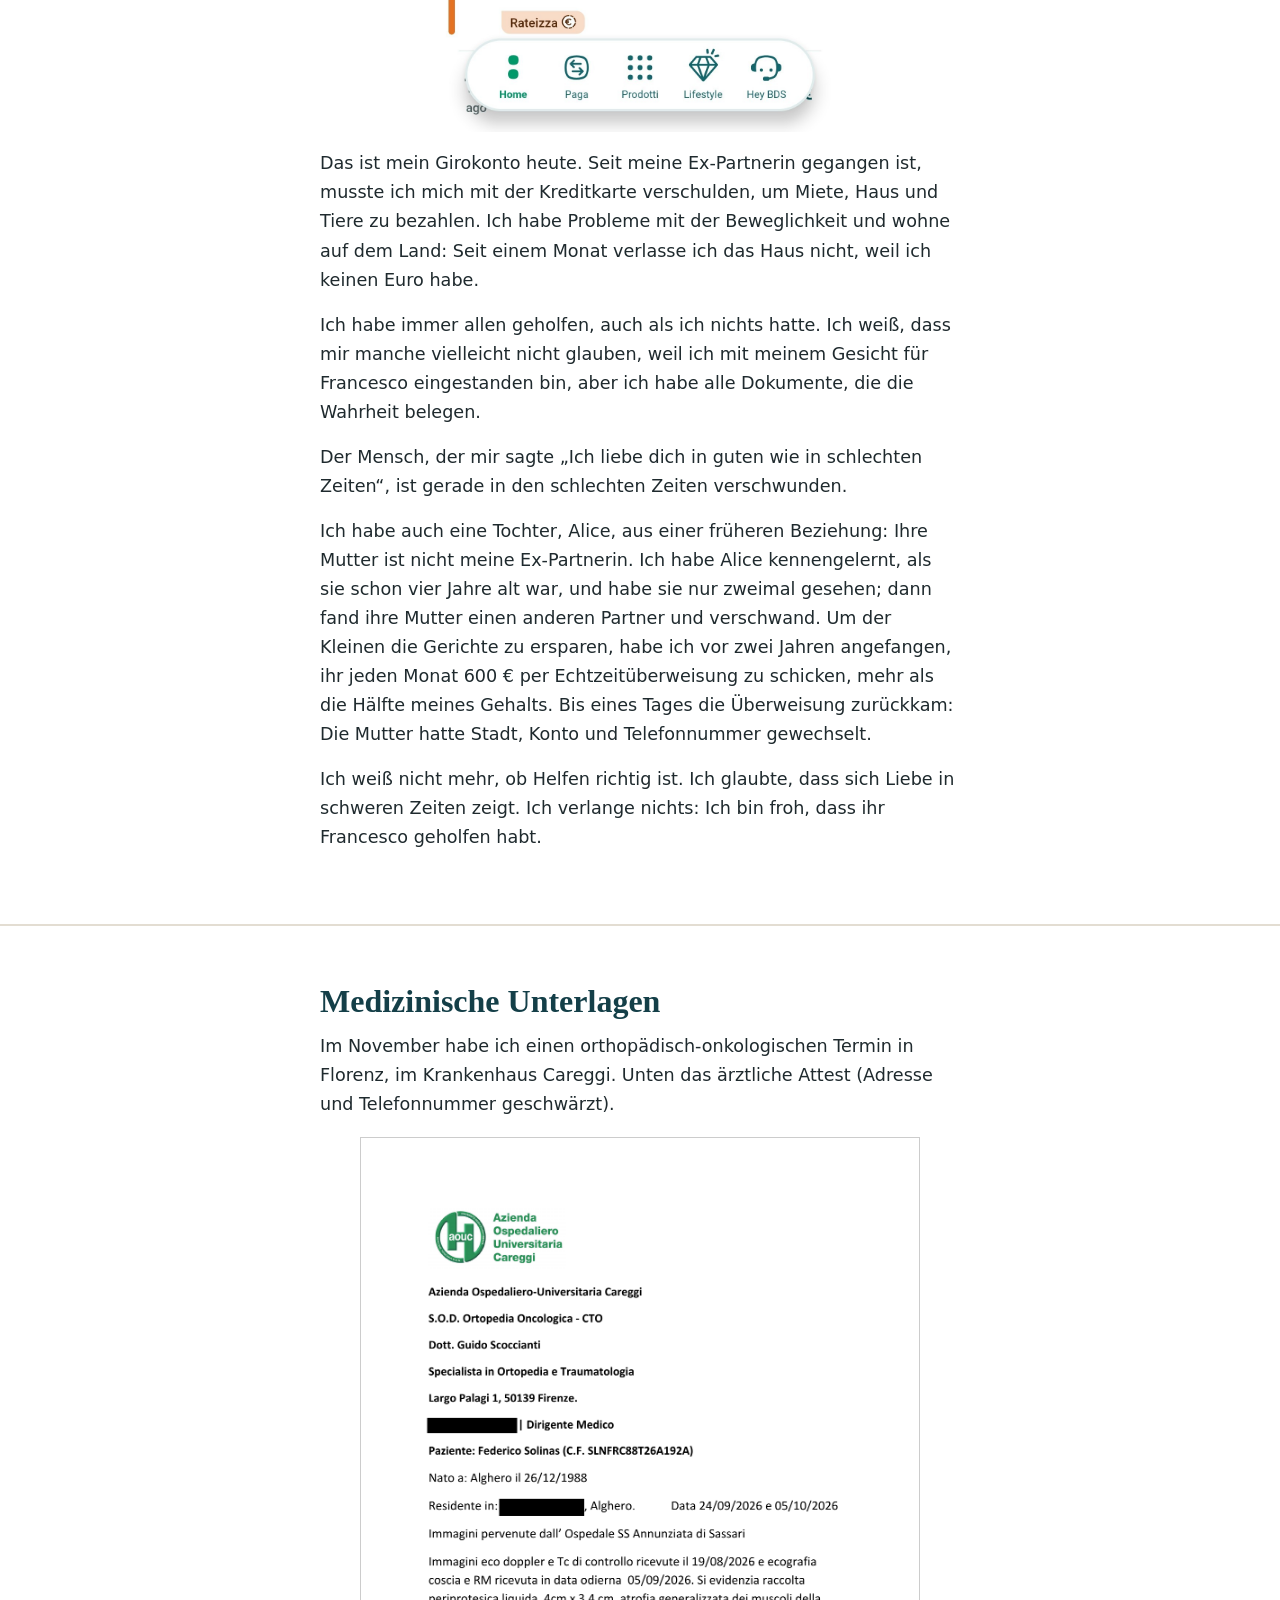
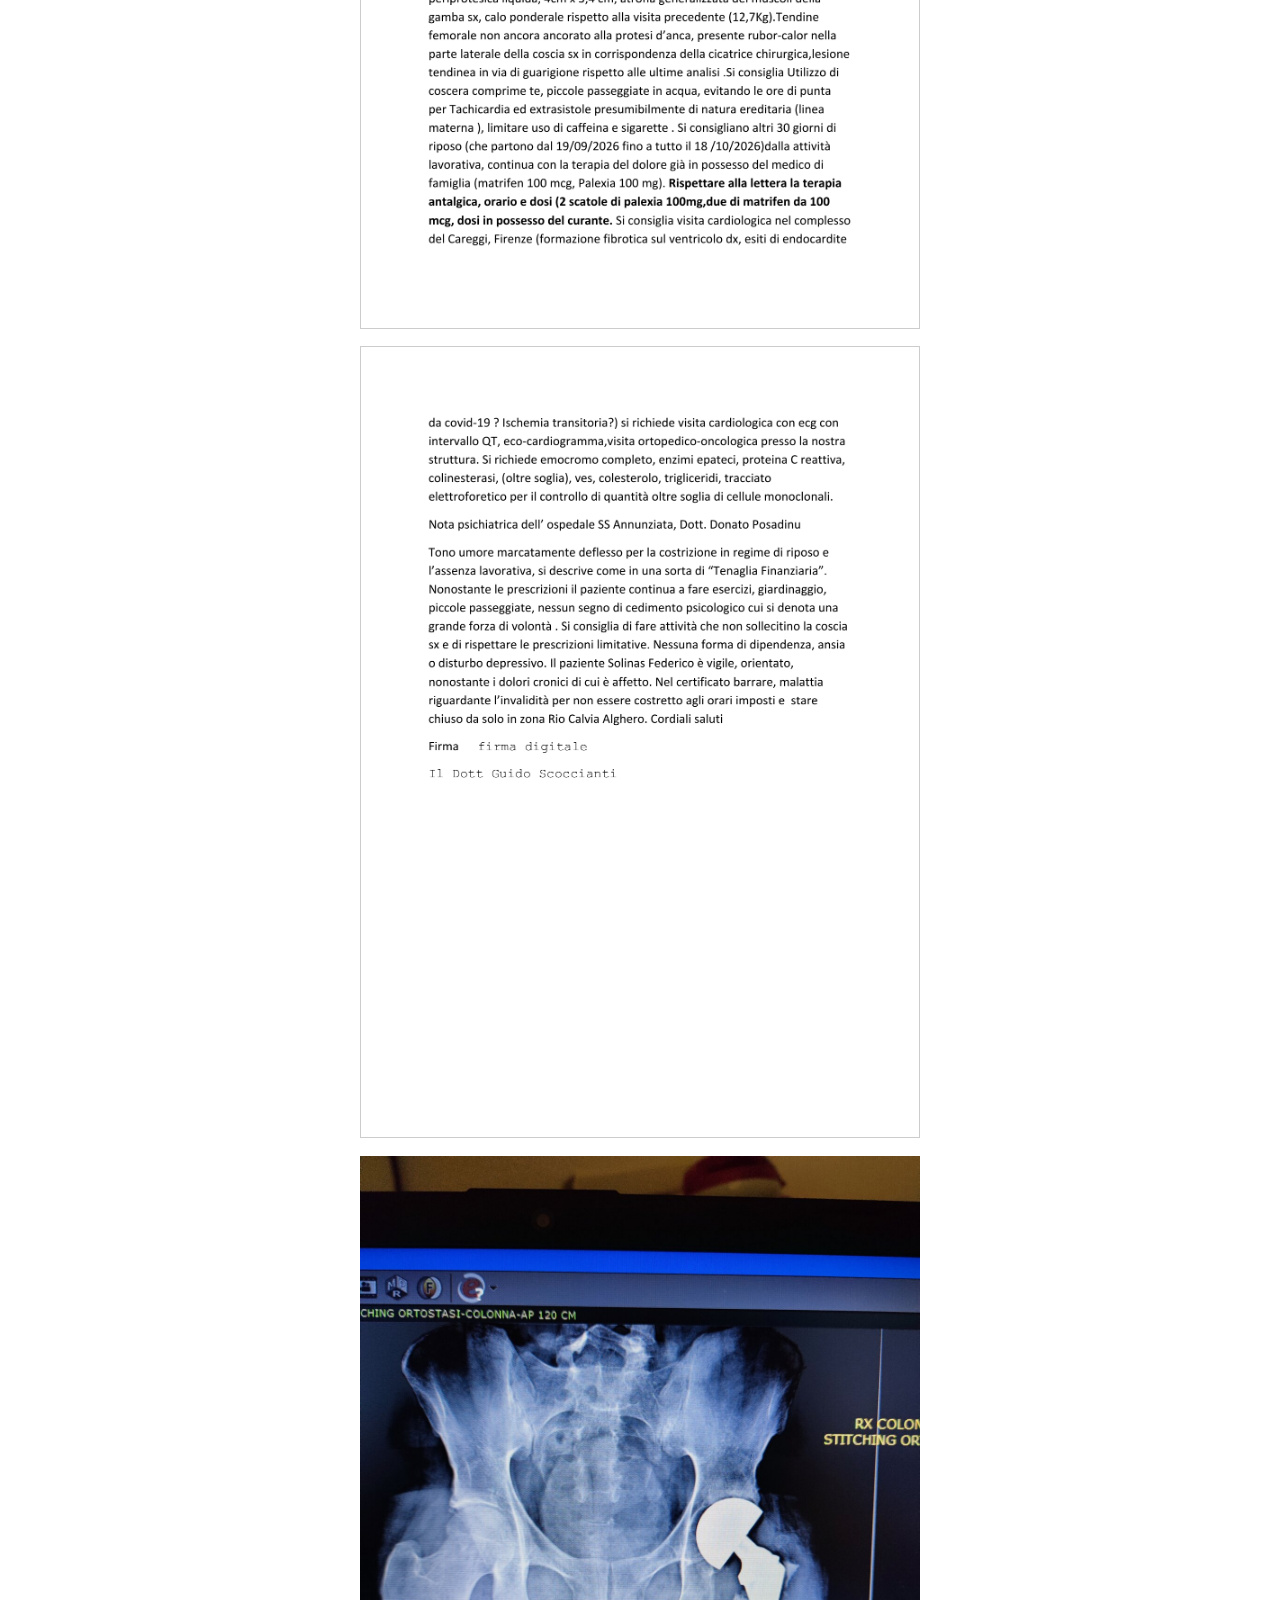
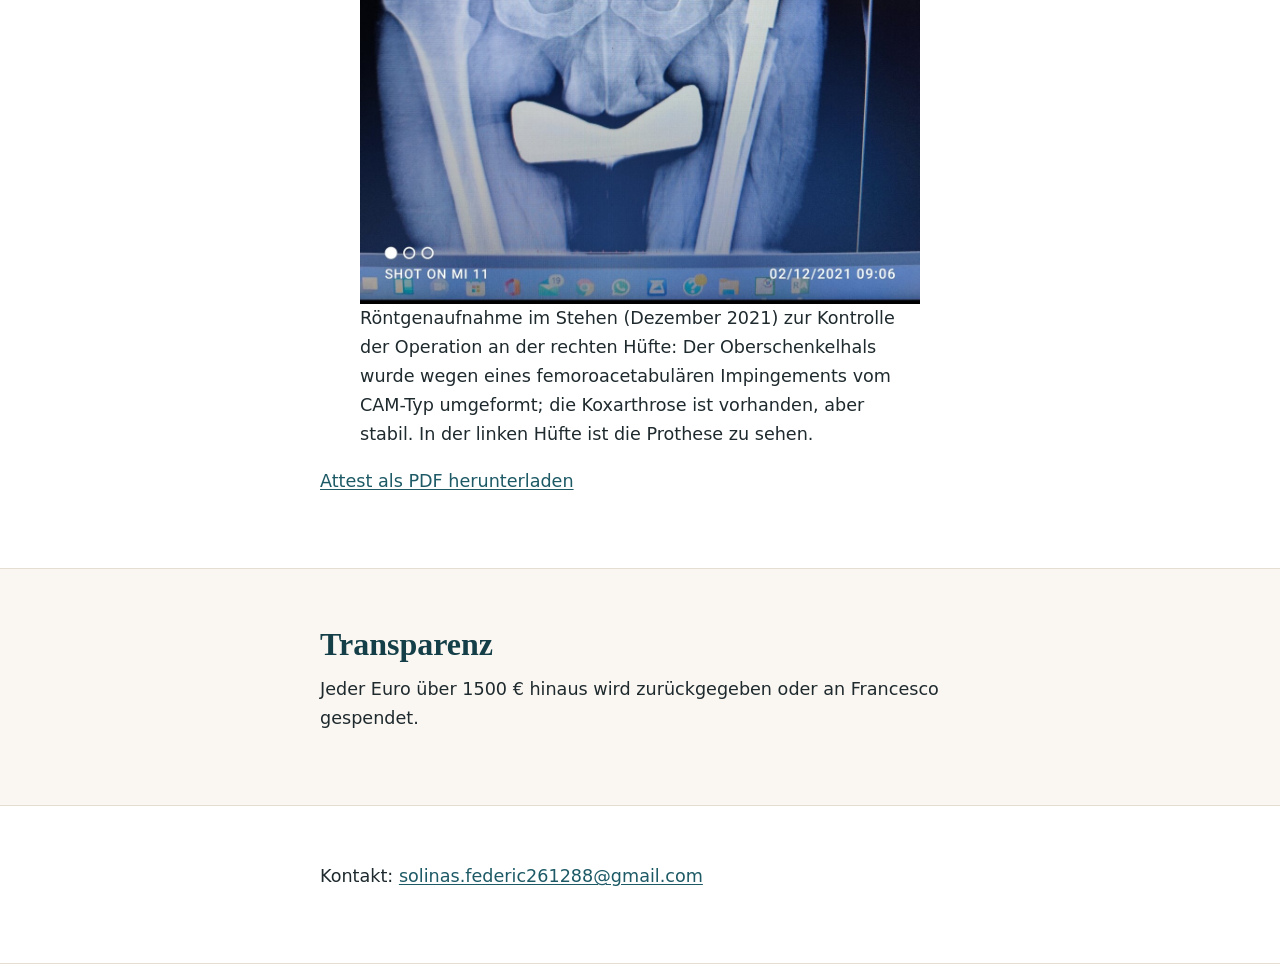
==== commit 4f289ff4: "Raise goal to 1500 €" ====
--- a/de.html
+++ b/de.html
@@ -5,7 +5,7 @@
   <meta name="viewport" content="width=device-width, initial-scale=1">
   <meta name="referrer" content="no-referrer">
   <title>Eine kleine Hilfe für Federico</title>
-  <meta name="description" content="Federico braucht 250 € für Essen und die Versorgung seiner Tiere.">
+  <meta name="description" content="Federico braucht 1500 € für Essen und die Versorgung seiner Tiere.">
   <meta name="theme-color" content="#1d5a66">
   <link rel="stylesheet" href="styles.css">
 </head>
@@ -18,16 +18,16 @@
       <figure class="foto">
         <img src="images/federico.jpg" width="800" height="1024" alt="Federico Solinas" fetchpriority="high">
       </figure>
-      <p class="lead">Ich brauche <strong>250&nbsp;€</strong> für Essen und die Versorgung meiner Tiere.</p>
+      <p class="lead">Ich brauche <strong>1500&nbsp;€</strong> für Essen und die Versorgung meiner Tiere.</p>
       <div class="progresso">
         <p class="prog-cifre">
           <span class="prog-raccolto">0 €</span>
-          <span class="prog-obiettivo">von 250 € gesammelt</span>
+          <span class="prog-obiettivo">von 1500 € gesammelt</span>
         </p>
-        <div class="barra" role="progressbar" aria-valuemin="0" aria-valuemax="250" aria-valuenow="0" aria-label="Gesammelte Euro">
+        <div class="barra" role="progressbar" aria-valuemin="0" aria-valuemax="1500" aria-valuenow="0" aria-label="Gesammelte Euro">
           <div class="barra-riempimento" style="width:0%"></div>
         </div>
-        <p class="prog-nota">0% · es fehlen 250 €</p>
+        <p class="prog-nota">0% · es fehlen 1500 €</p>
       </div>
       <div class="cta">
         <a class="btn btn-primario" href="#dona">Jetzt spenden</a>
@@ -41,8 +41,8 @@
         <h2>Warum diese Spendenaktion</h2>
         <p>Ich heiße Federico Solinas und bin zu 80 % schwerbehindert.</p>
         <p>Ich habe alles, was ich hatte, für die Spendenaktion meines Freundes Francesco gegeben – 19 Jahre alt, an einem Chondrosarkom erkrankt – für seine Behandlungsreise nach Florenz. Ich habe das zusammen mit einigen Vereinen getan und Francescos Gesundheit über meine eigenen Bedürfnisse gestellt.</p>
-        <p class="evidenza">Jetzt brauche ich <strong>250&nbsp;€</strong> für Essen und die Versorgung meiner Tiere.</p>
-        <p>Die 250&nbsp;€ sind für Essen, den Unterhalt der Tiere (Wellensittiche, Aquarien, Kaninchen), die Miete und Medikamente für die Schmerztherapie.</p>
+        <p class="evidenza">Jetzt brauche ich <strong>1500&nbsp;€</strong> für Essen und die Versorgung meiner Tiere.</p>
+        <p>Die 1500&nbsp;€ sind für Essen, den Unterhalt der Tiere (Wellensittiche, Aquarien, Kaninchen), die Miete und Medikamente für die Schmerztherapie.</p>
         <p>Ich habe gegen ärztlichen Rat weiter in der Küche gearbeitet: Dadurch kam es zu einer Verletzung der hinteren Oberschenkelsehne und, weil ich nicht aufgehört habe, zu einem teilweisen Sehnenabriss. Am Ende wurde mein Vertrag nicht verlängert. Ich bin zwar befreit, zahle aber für Medikamente trotzdem Zuzahlungen.</p>
         <p>Ich habe drei zertifizierte E-Mails (PEC) an das Sozialamt meiner Gemeinde geschickt. Die einzige Antwort war: „Es ehrt dich, dass du arbeiten willst.“ Das war die Hilfe, die ich bekommen habe.</p>
         <p>Bei mir zu Hause leben zwei Aquarien, zwei Wellensittiche und zwei Kaninchen. Meine Ex-Partnerin hat sie mir gelassen, als sie sagte, sie müsse ihr Haus renovieren – und sie ist nie zurückgekommen. Den Tieren geht es sehr gut: Ich habe immer zuerst an sie gedacht, auch wenn ich selbst aufs Essen verzichtet habe.</p>
@@ -115,7 +115,7 @@
     <section id="trasparenza" class="sezione">
       <div class="wrap stretto">
         <h2>Transparenz</h2>
-        <p>Jeder Euro über 250&nbsp;€ hinaus wird zurückgegeben oder an Francesco gespendet.</p>
+        <p>Jeder Euro über 1500&nbsp;€ hinaus wird zurückgegeben oder an Francesco gespendet.</p>
       </div>
     </section>
   </main>
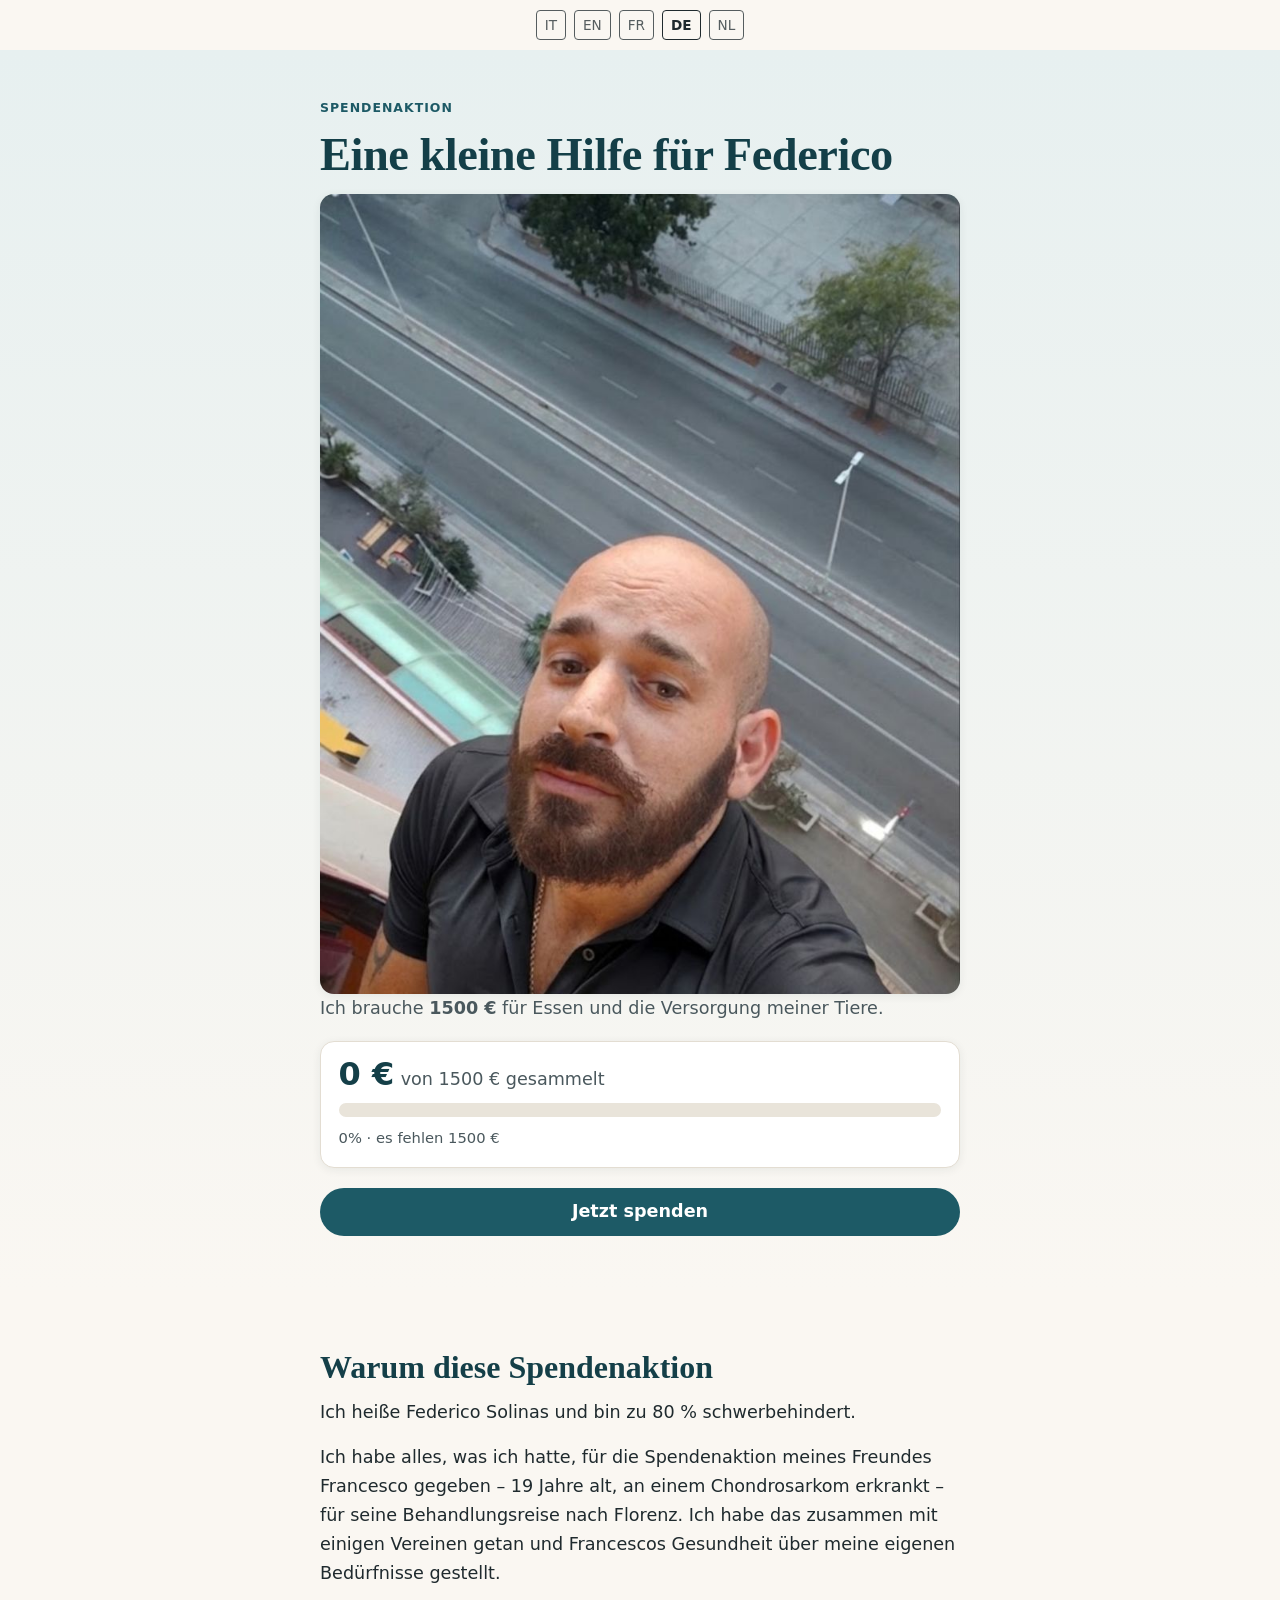
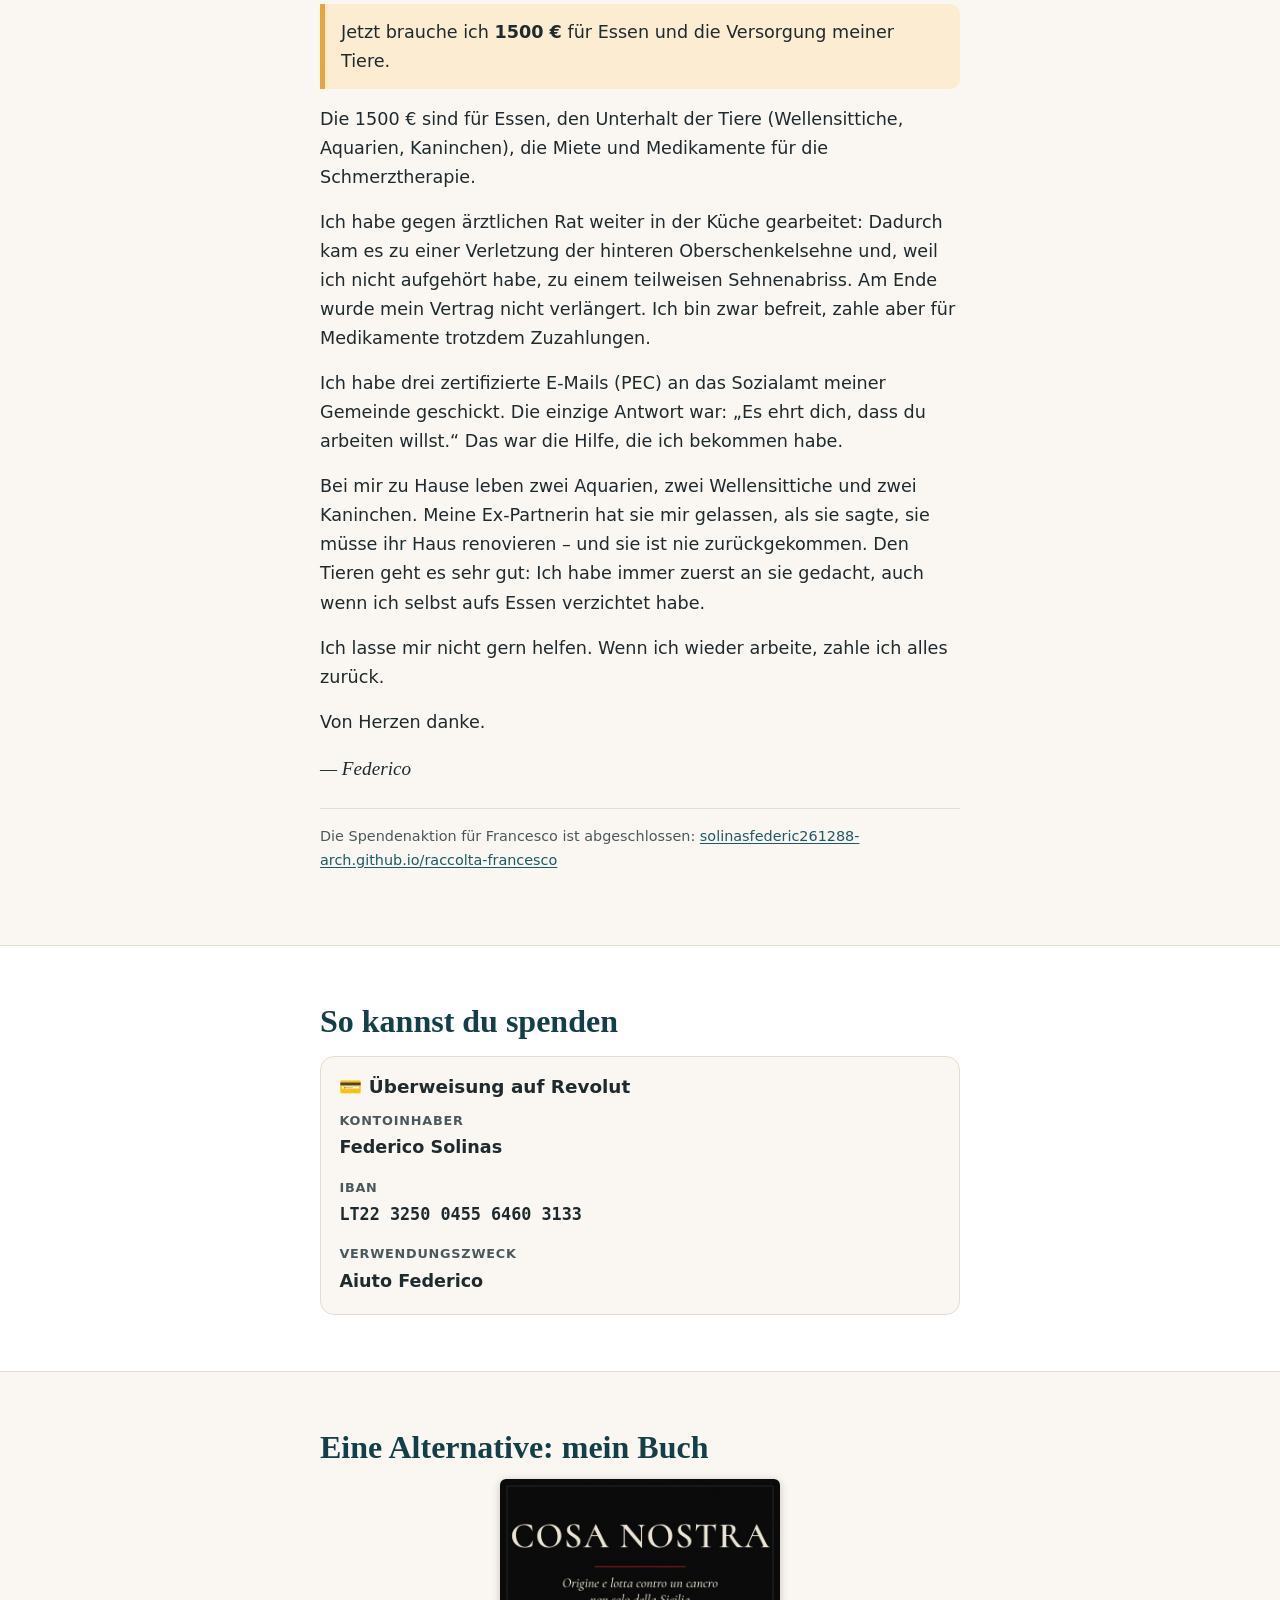
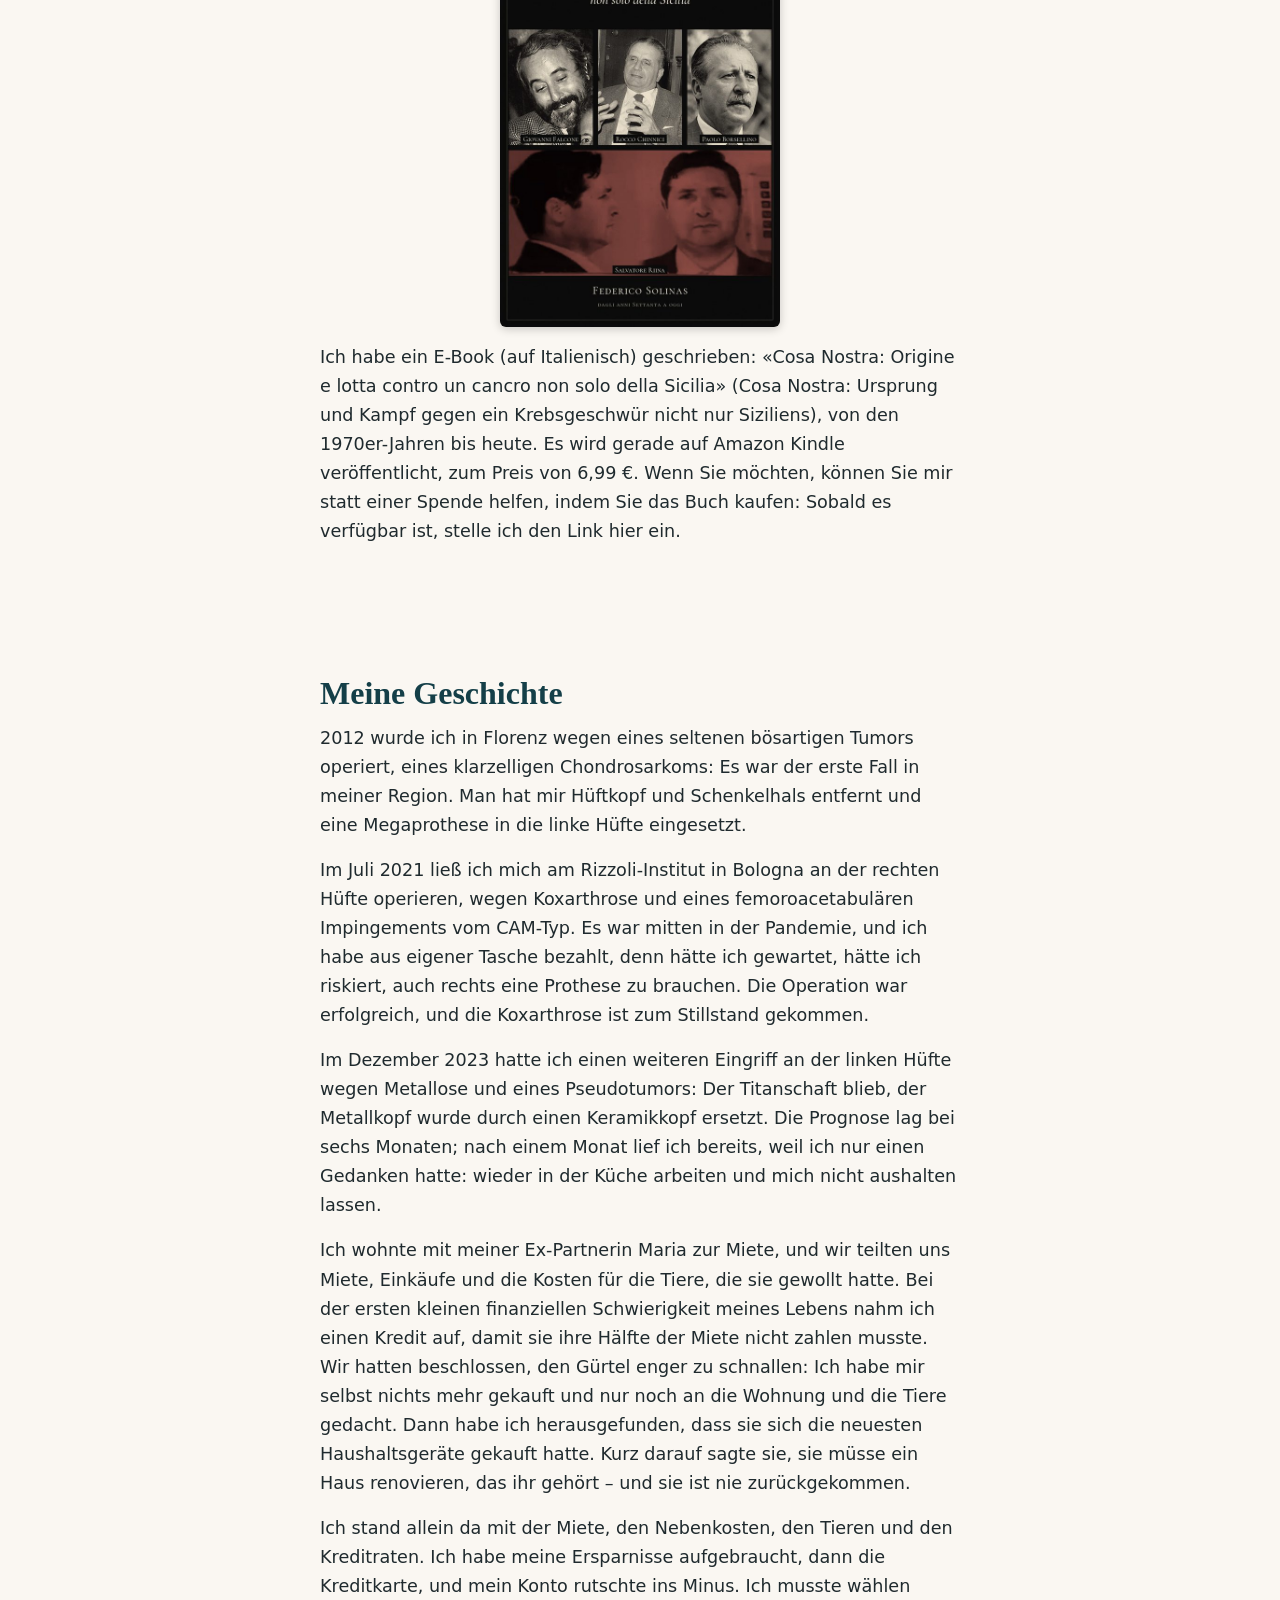
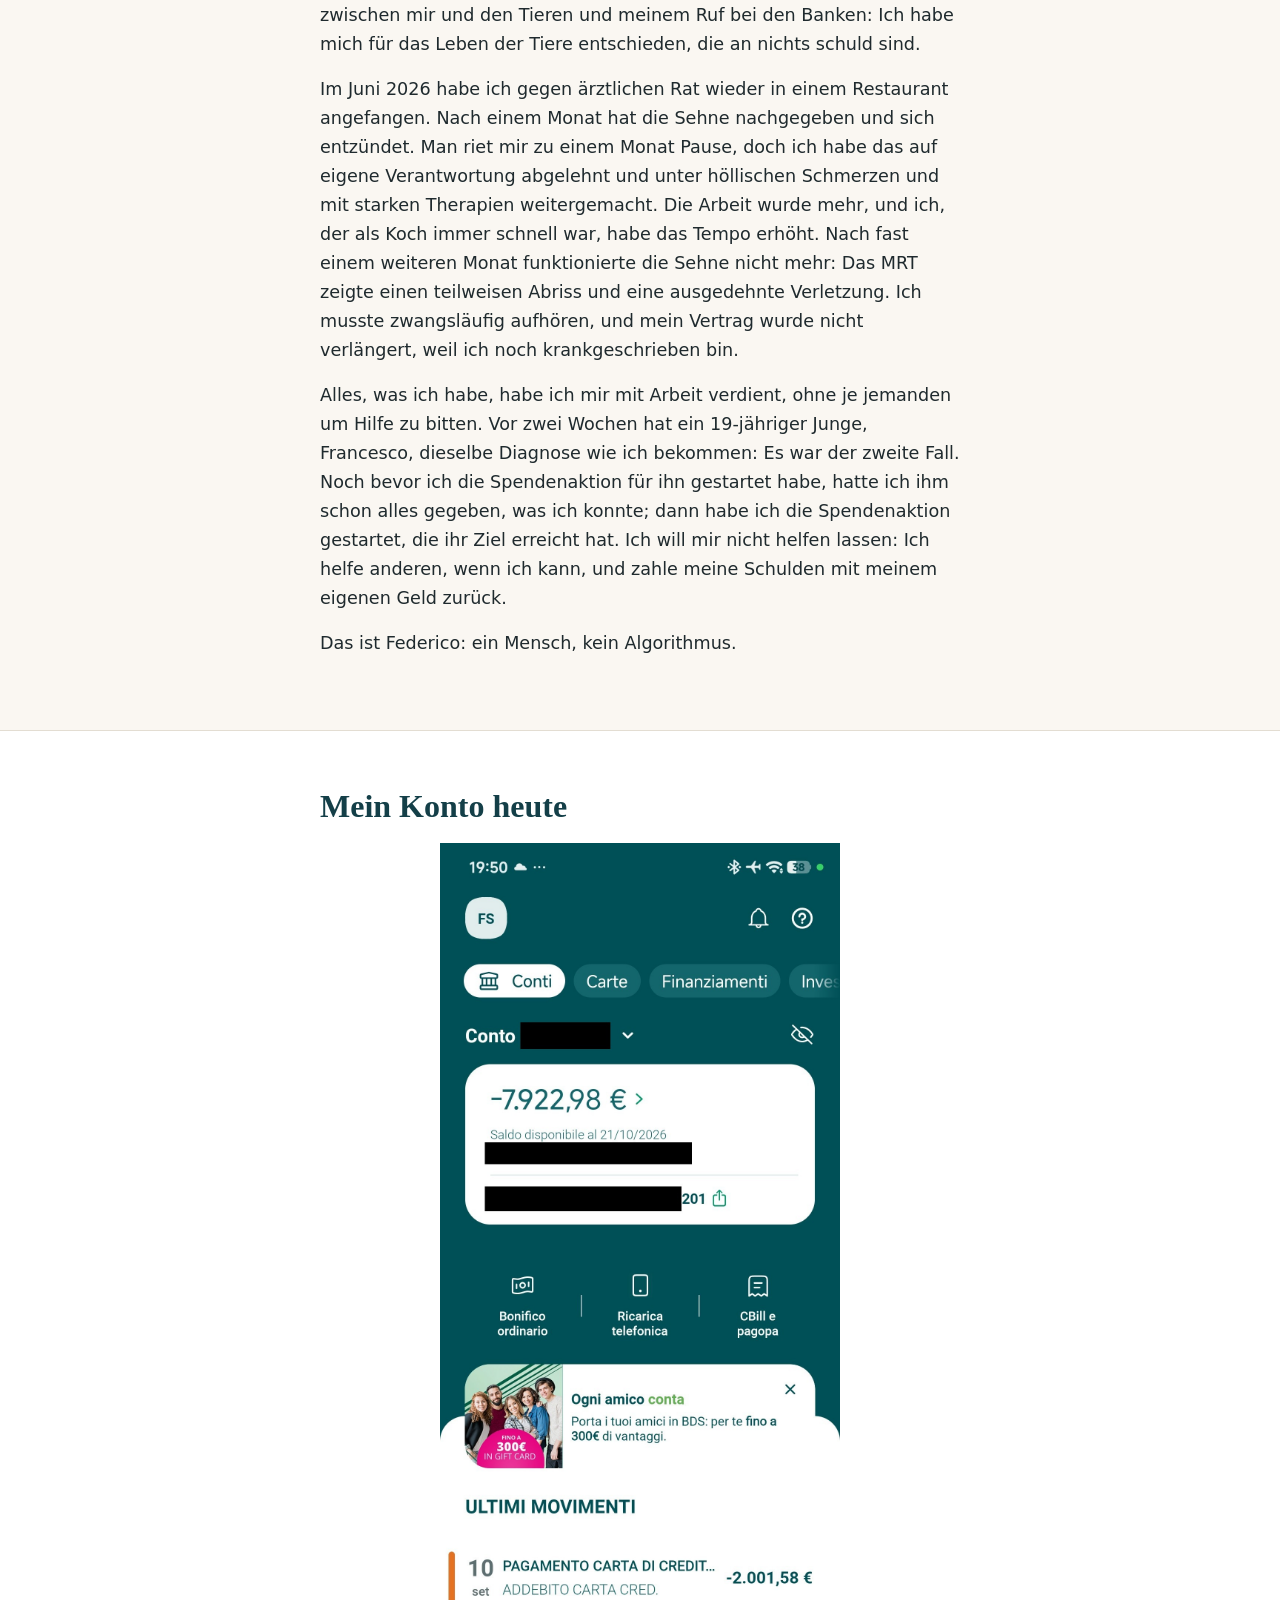
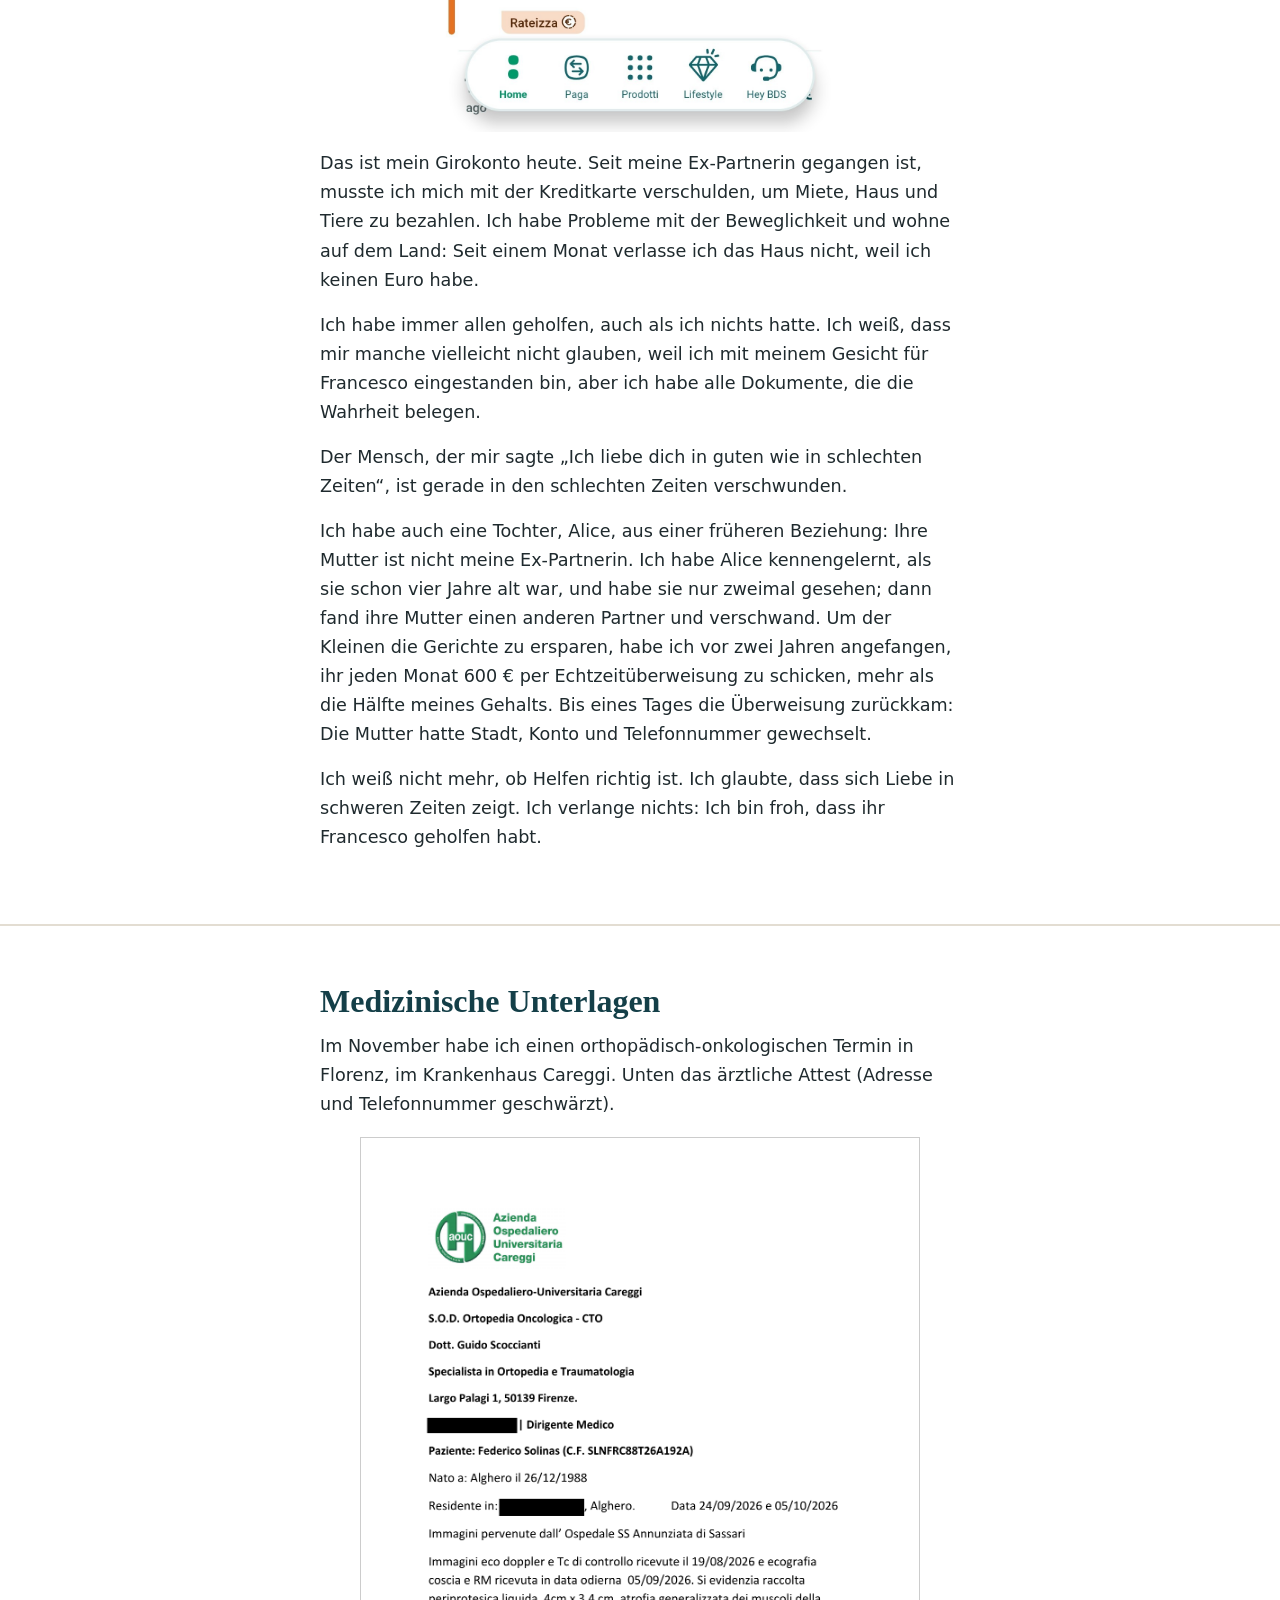
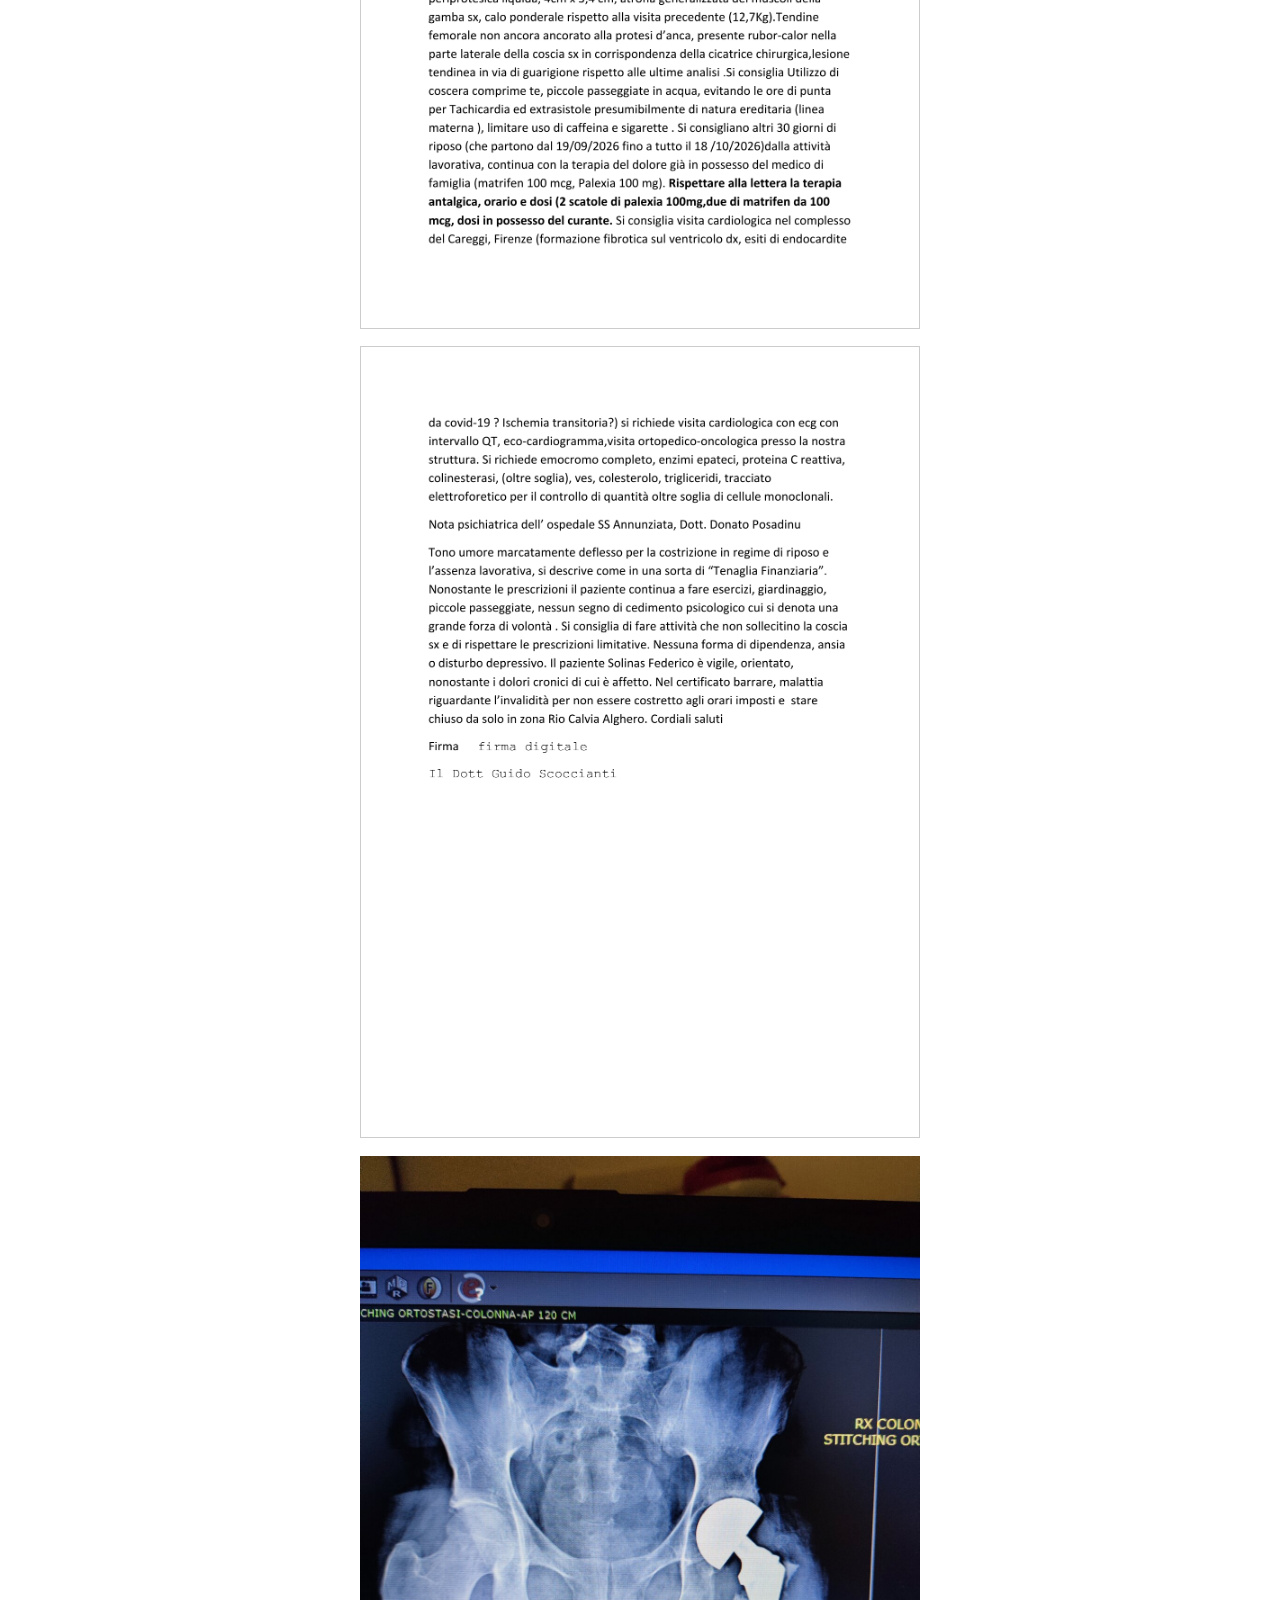
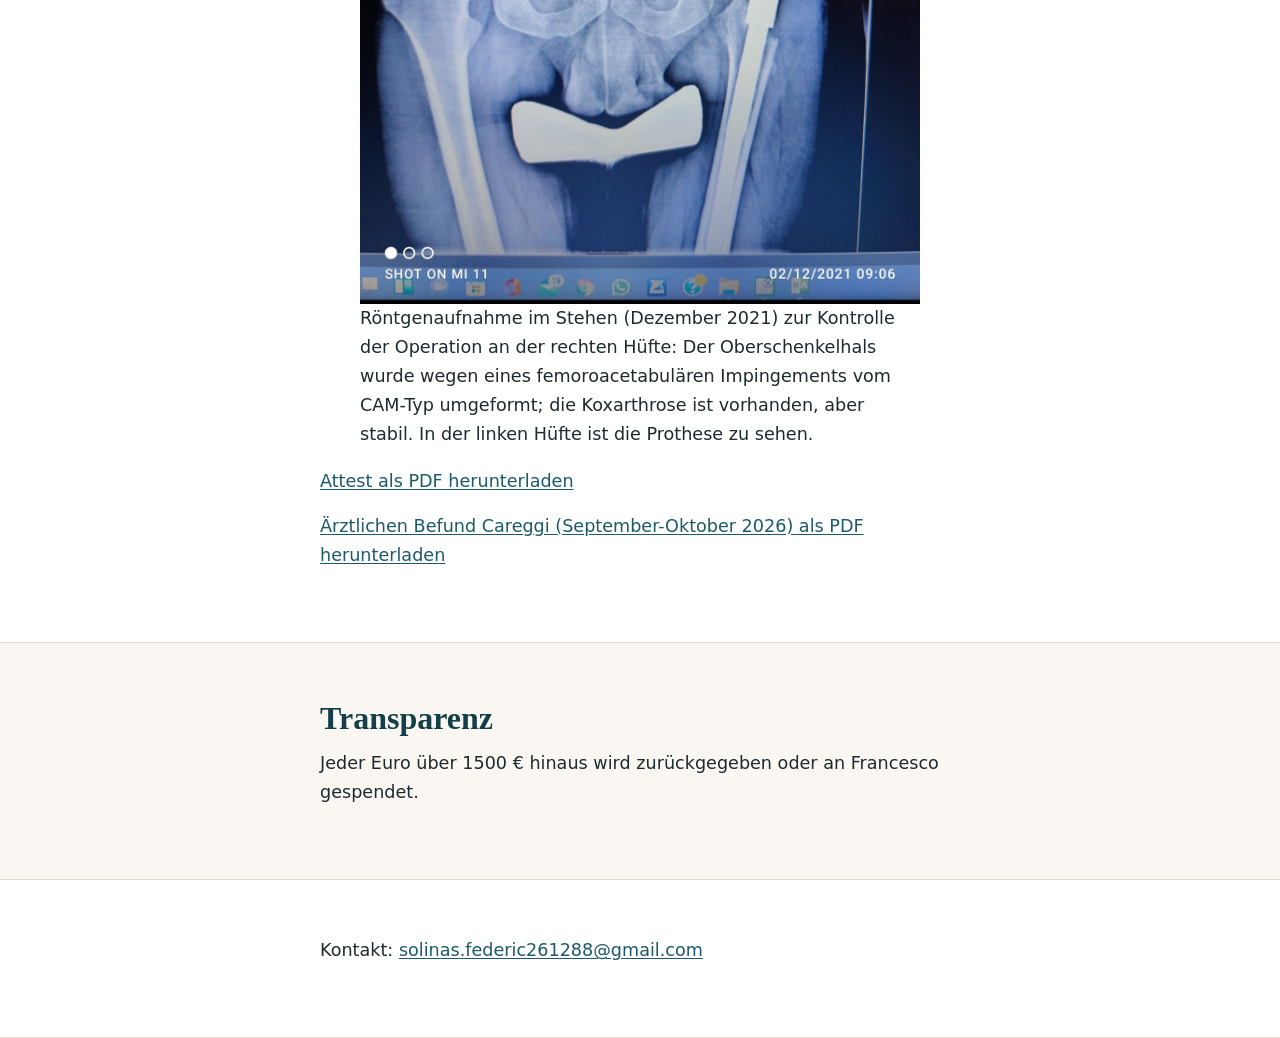
==== commit 38c61a8d: "Aggiunge referto Careggi oscurato" ====
--- a/de.html
+++ b/de.html
@@ -109,6 +109,7 @@
         <figure class="documento"><img src="documenti/certificato-pagina-2.png" width="1240" height="1754" alt="Ärztliches Attest, Seite 2" loading="lazy" style="width:100%;height:auto;border:1px solid #ccc"></figure>
         <figure class="documento"><img src="documenti/radiografia-anca.jpg" width="1200" height="1604" alt="Röntgenaufnahme im Stehen (Dezember 2021) zur Kontrolle der Operation an der rechten Hüfte: Der Oberschenkelhals wurde wegen eines femoroacetabulären Impingements vom CAM-Typ umgeformt; die Koxarthrose ist vorhanden, aber stabil. In der linken Hüfte ist die Prothese zu sehen." loading="lazy" style="width:100%;height:auto"><figcaption>Röntgenaufnahme im Stehen (Dezember 2021) zur Kontrolle der Operation an der rechten Hüfte: Der Oberschenkelhals wurde wegen eines femoroacetabulären Impingements vom CAM-Typ umgeformt; die Koxarthrose ist vorhanden, aber stabil. In der linken Hüfte ist die Prothese zu sehen.</figcaption></figure>
         <p><a href="documenti/certificato-medico.pdf">Attest als PDF herunterladen</a></p>
+        <p><a href="documenti/referto-careggi-2026.pdf">Ärztlichen Befund Careggi (September-Oktober 2026) als PDF herunterladen</a></p>
       </div>
     </section>
 
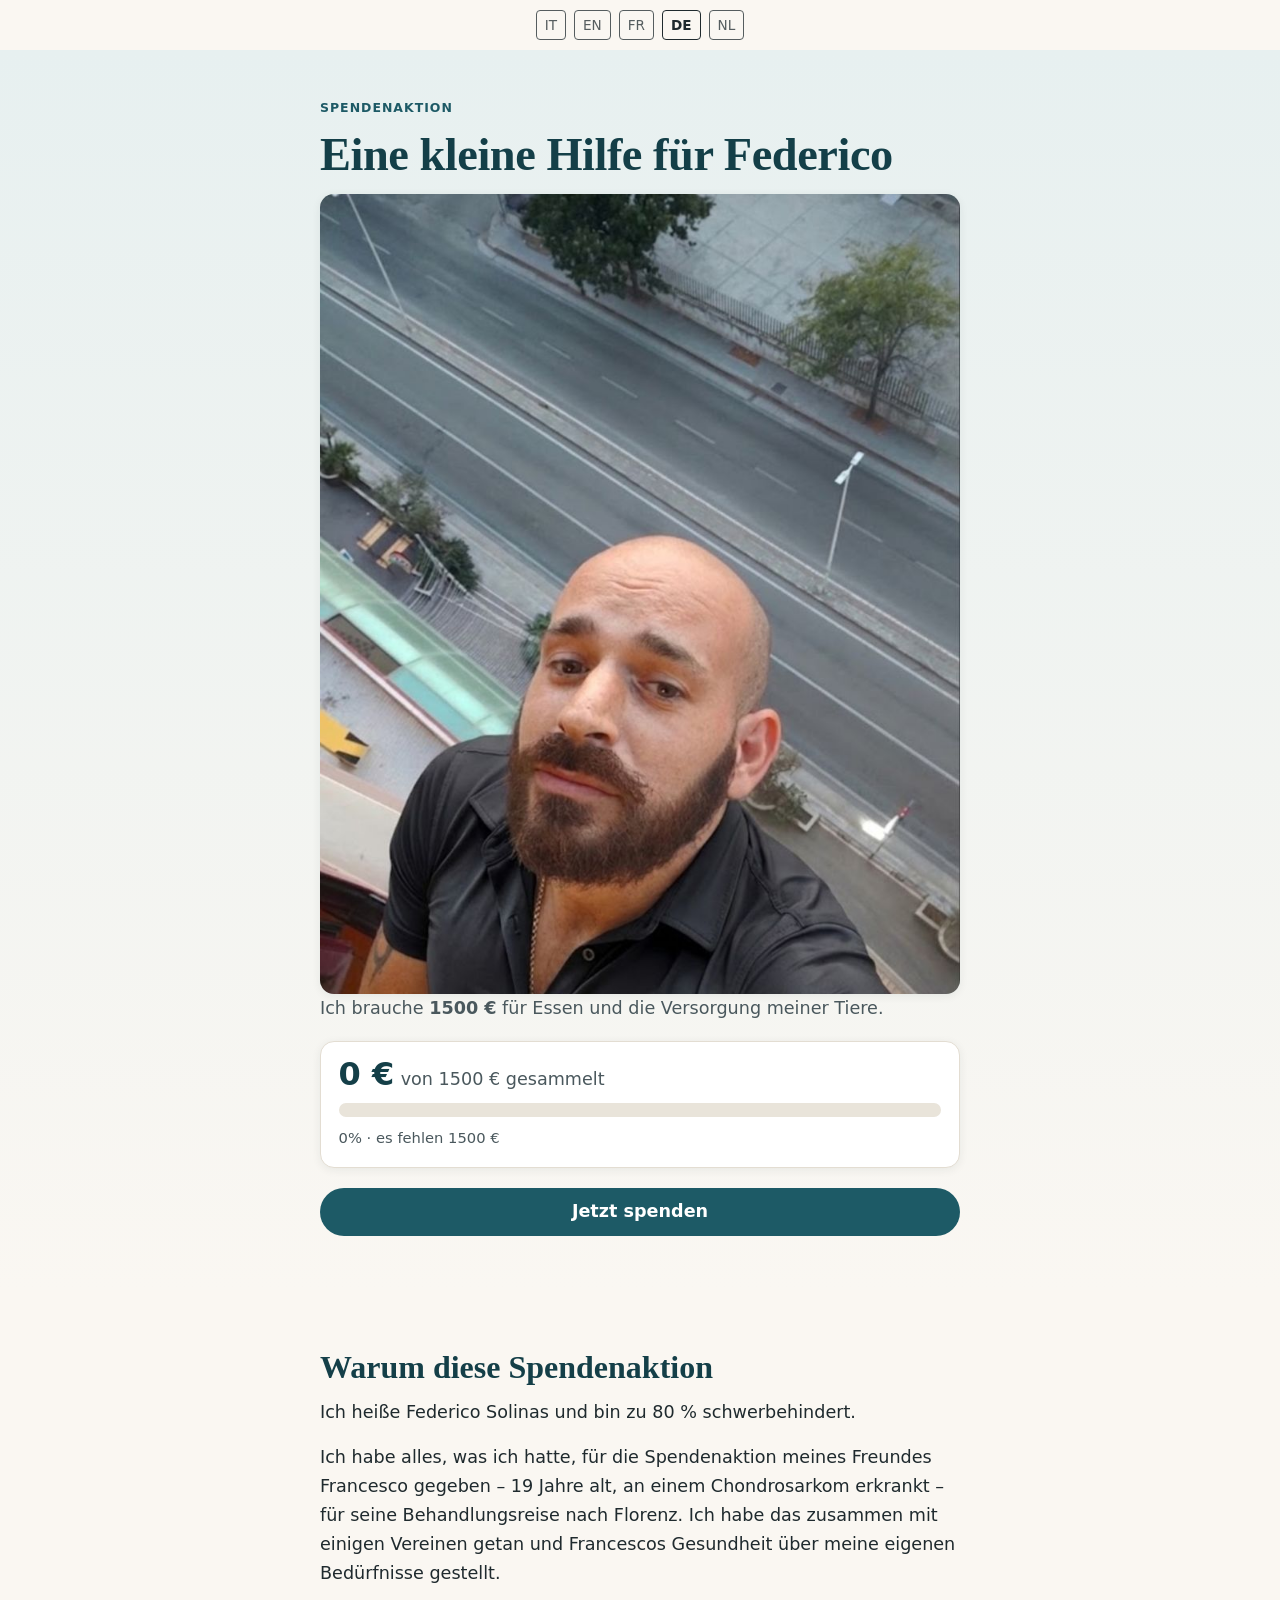
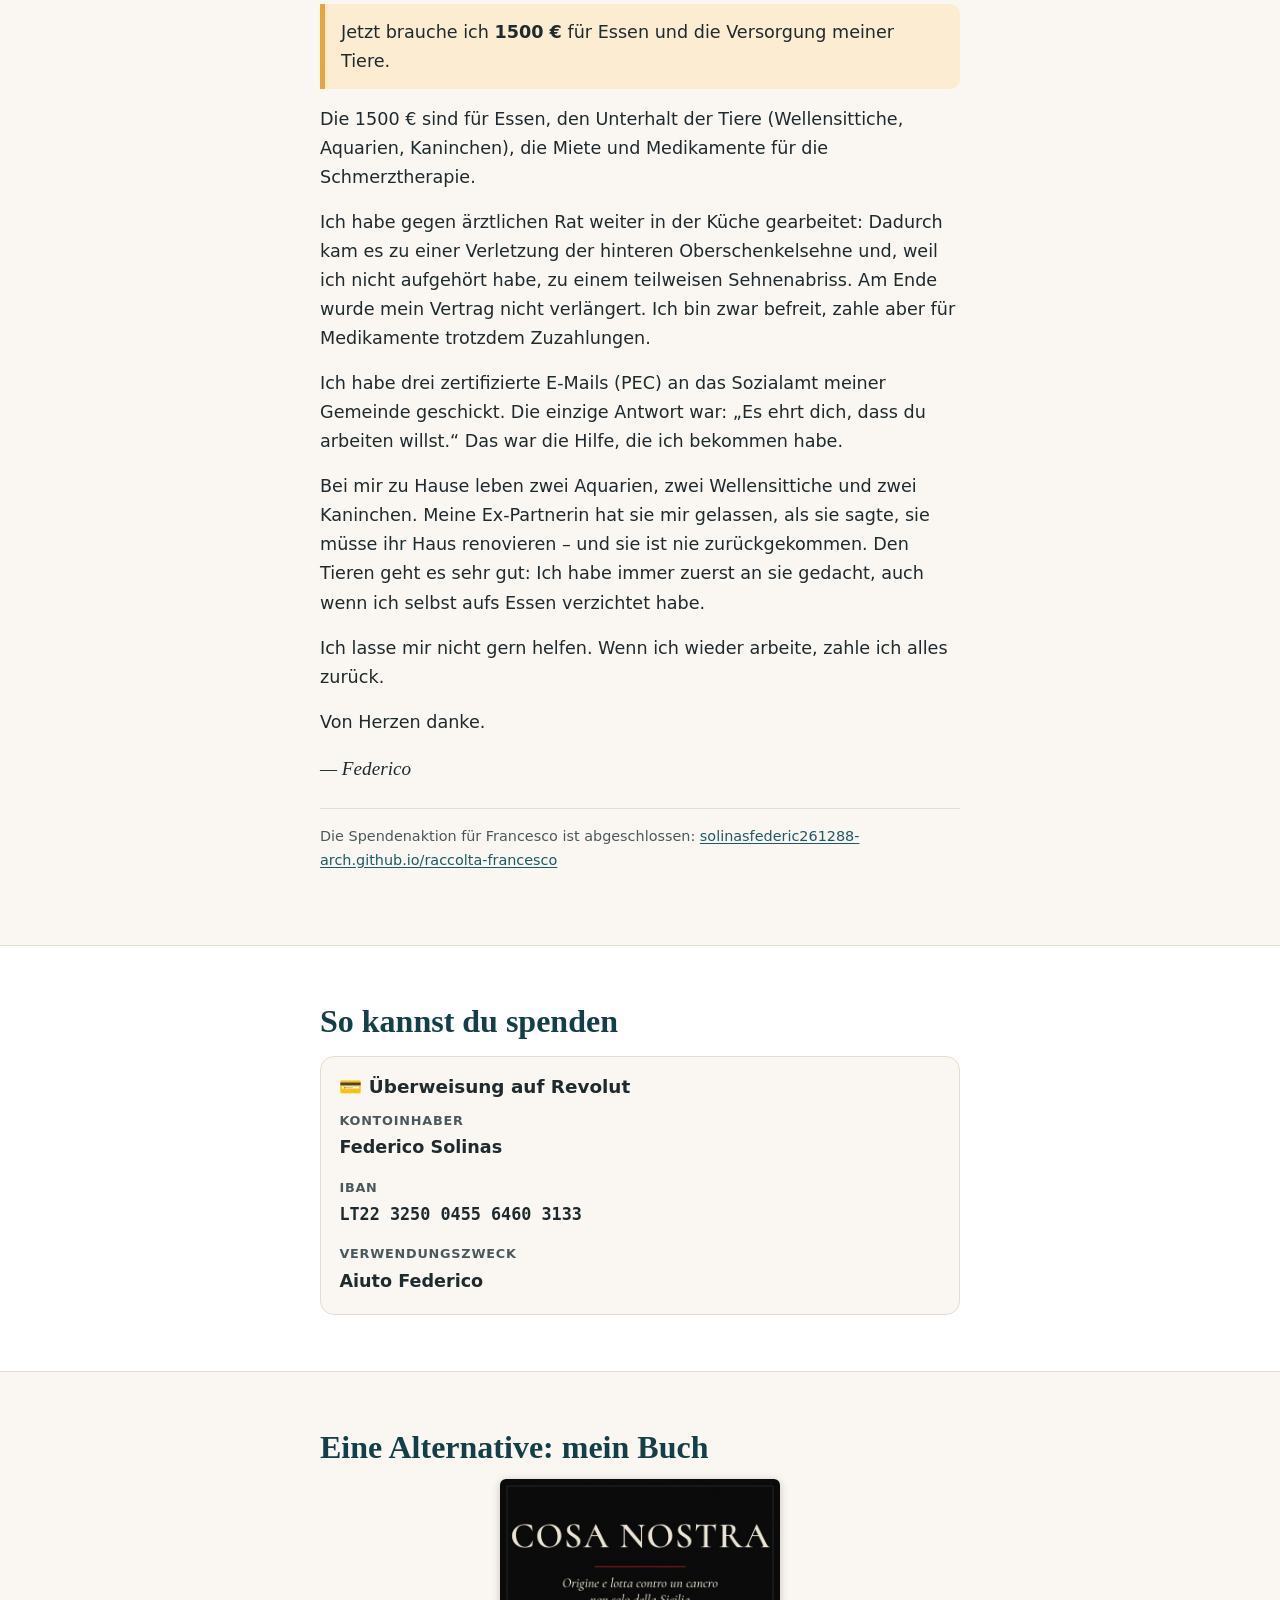
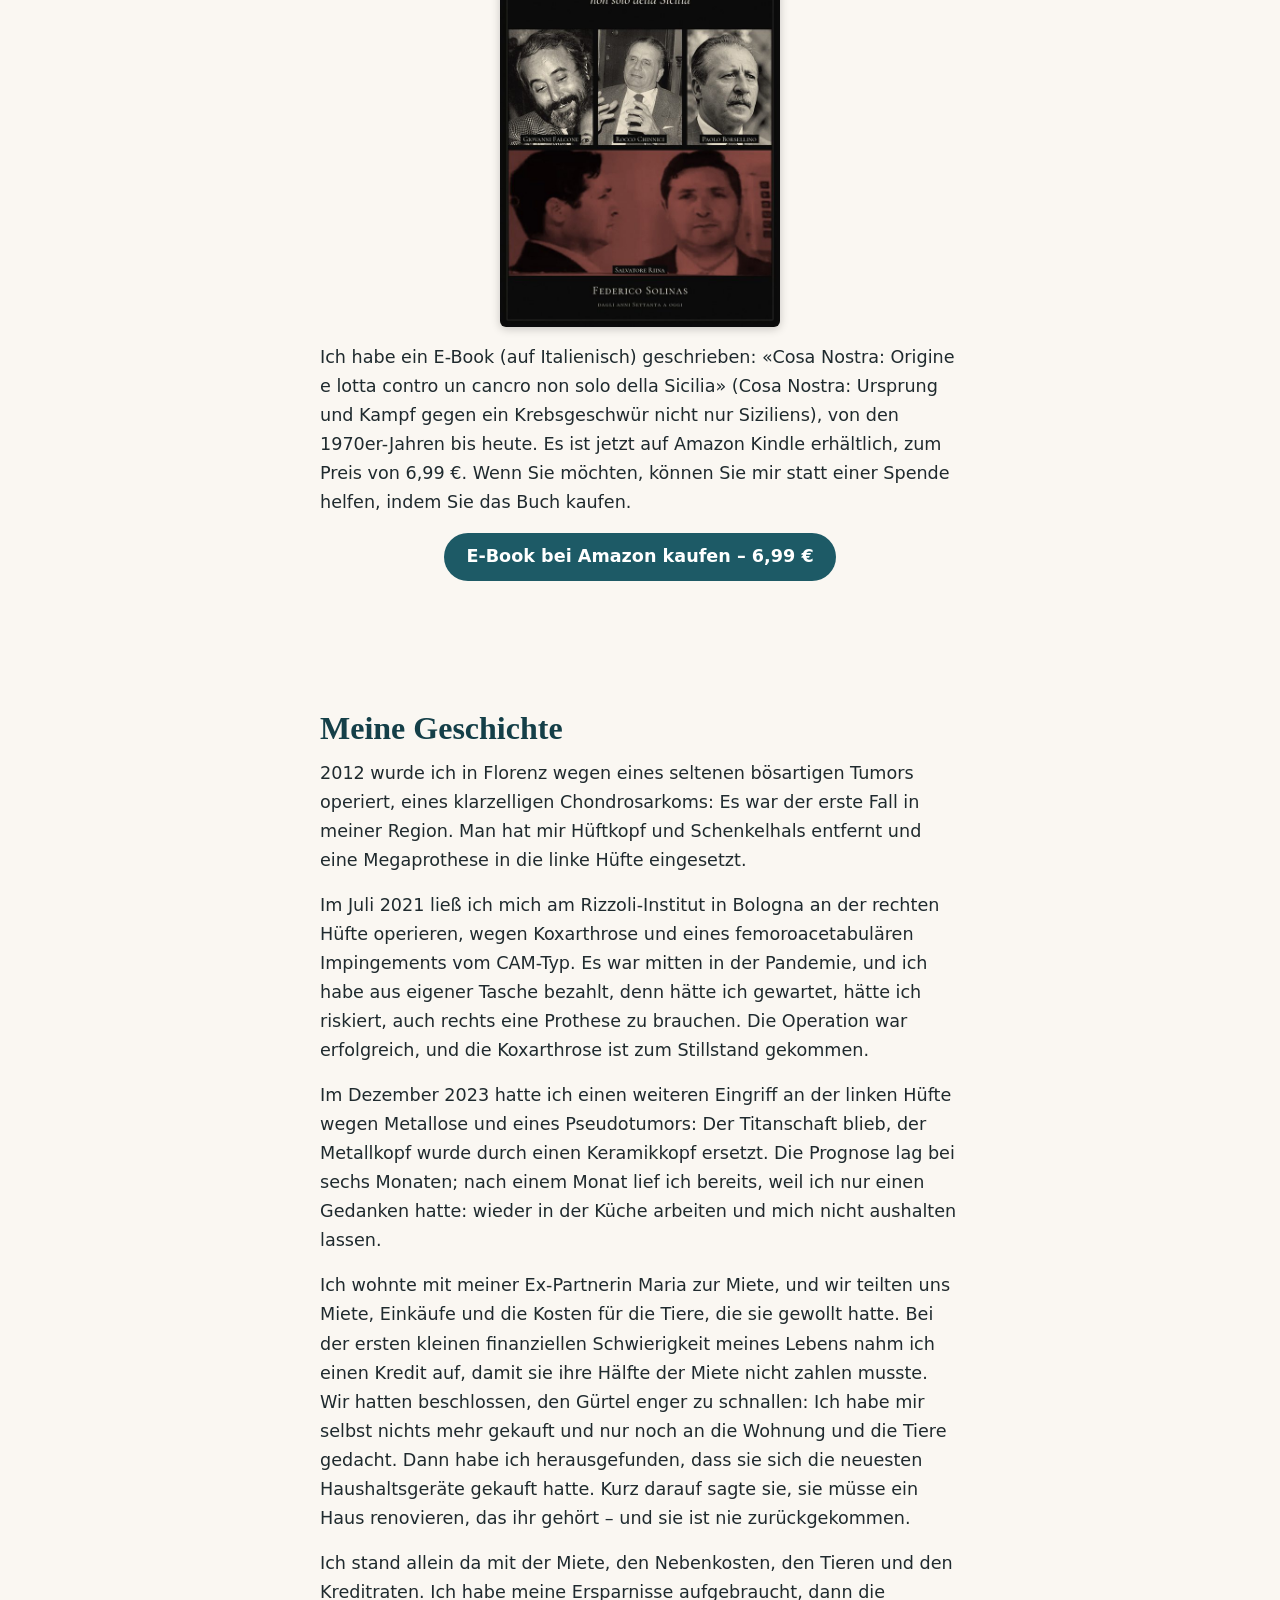
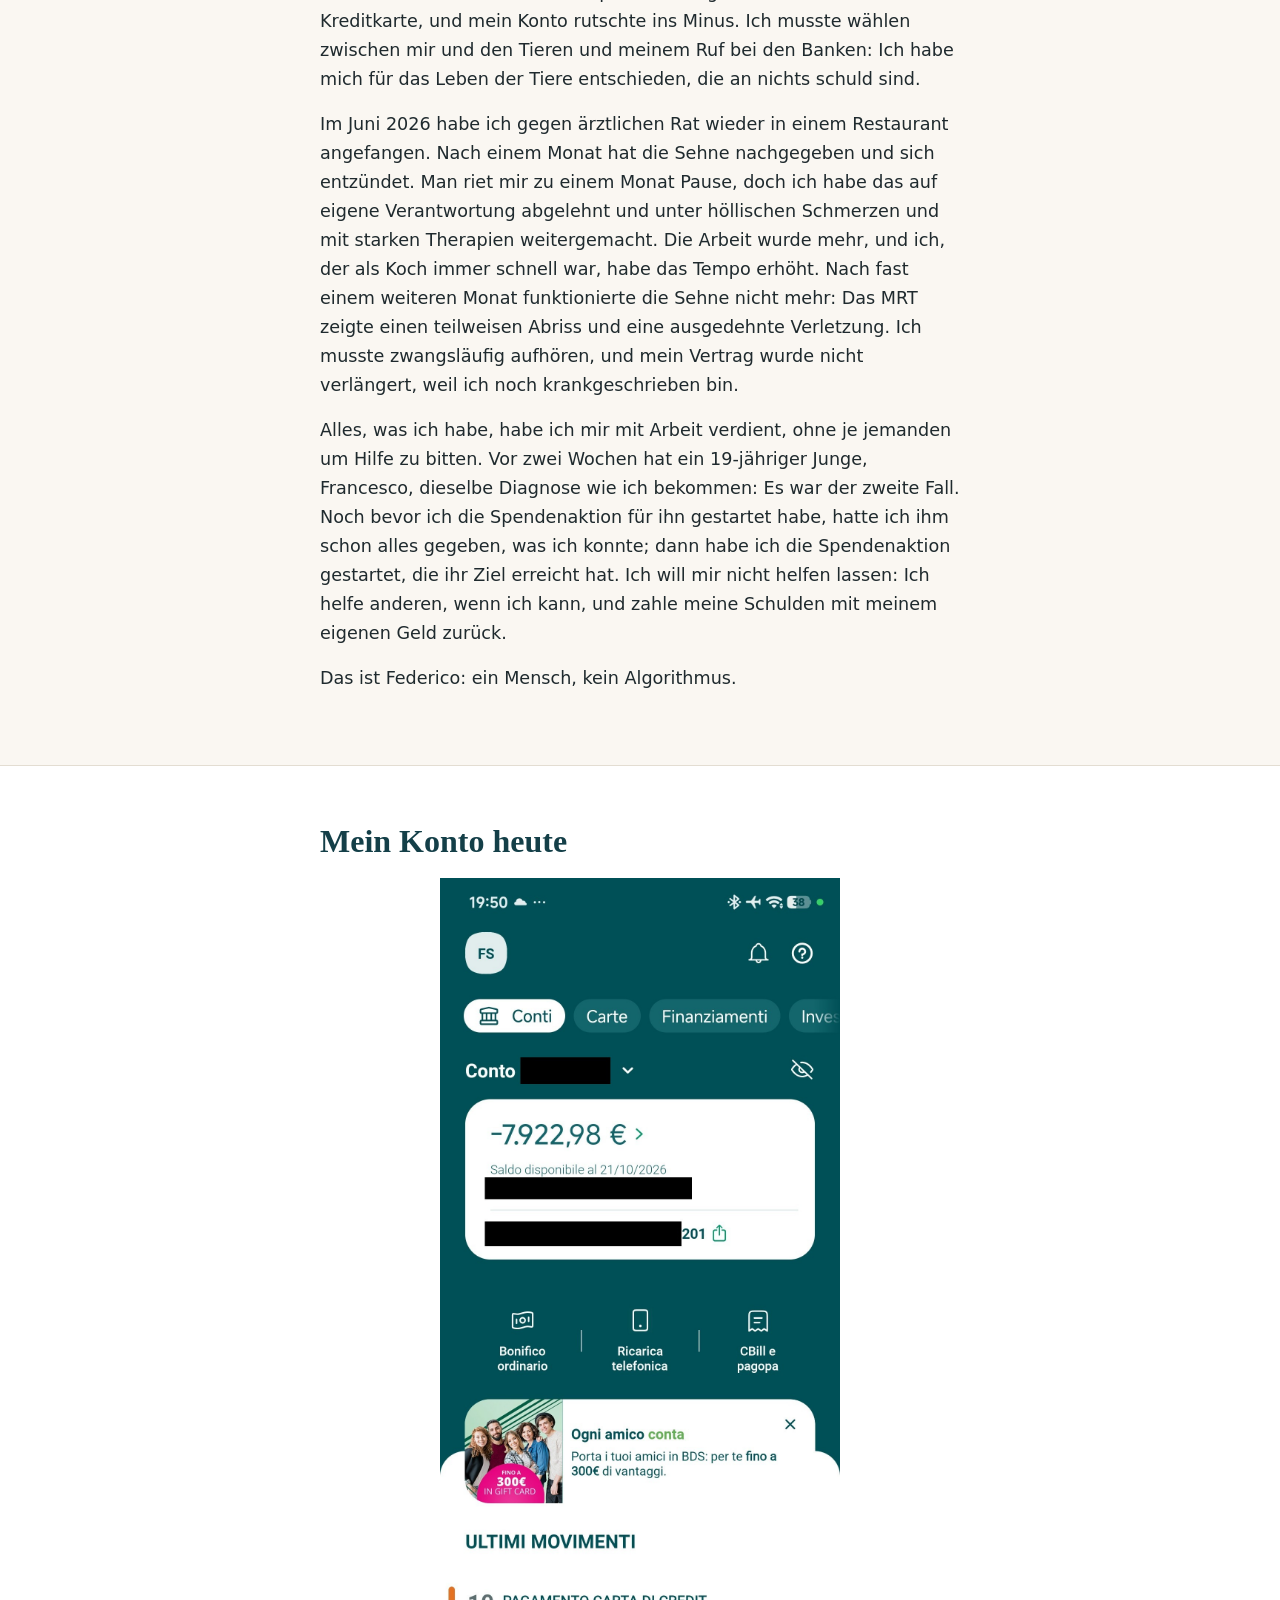
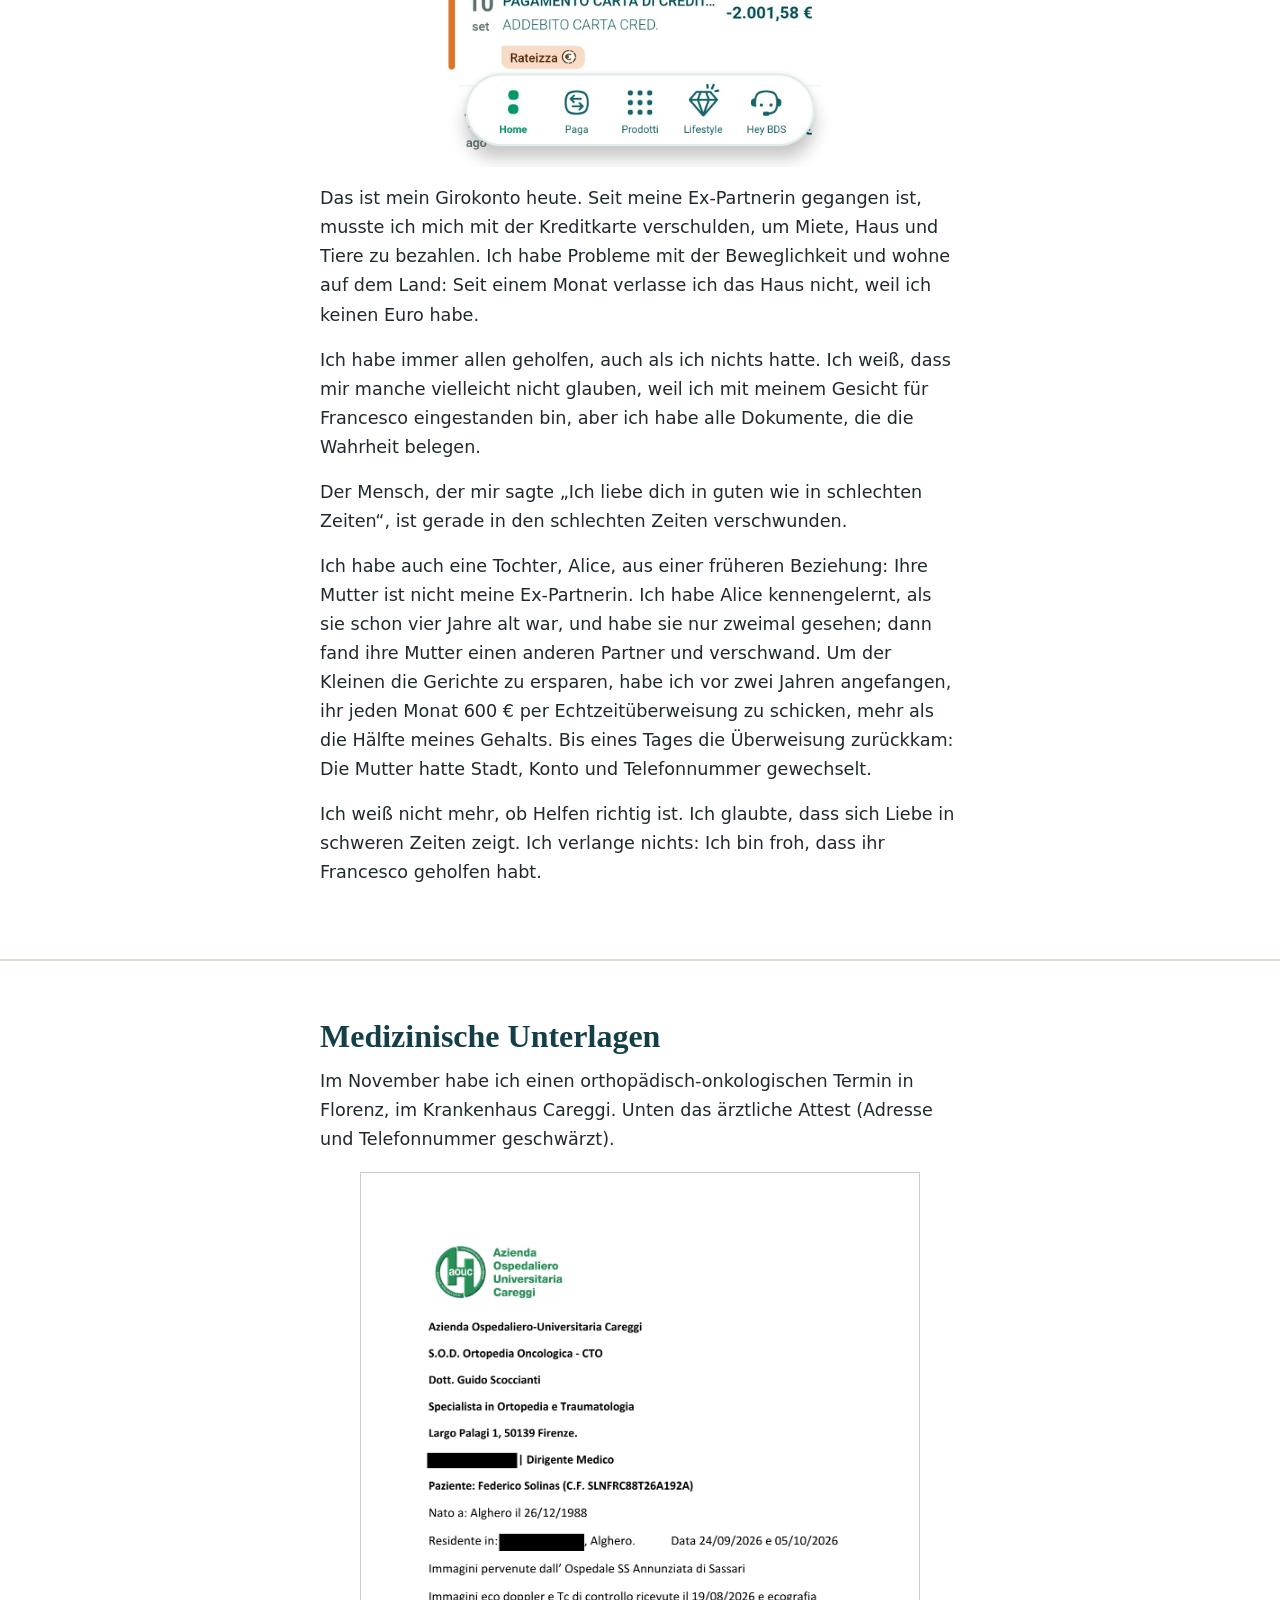
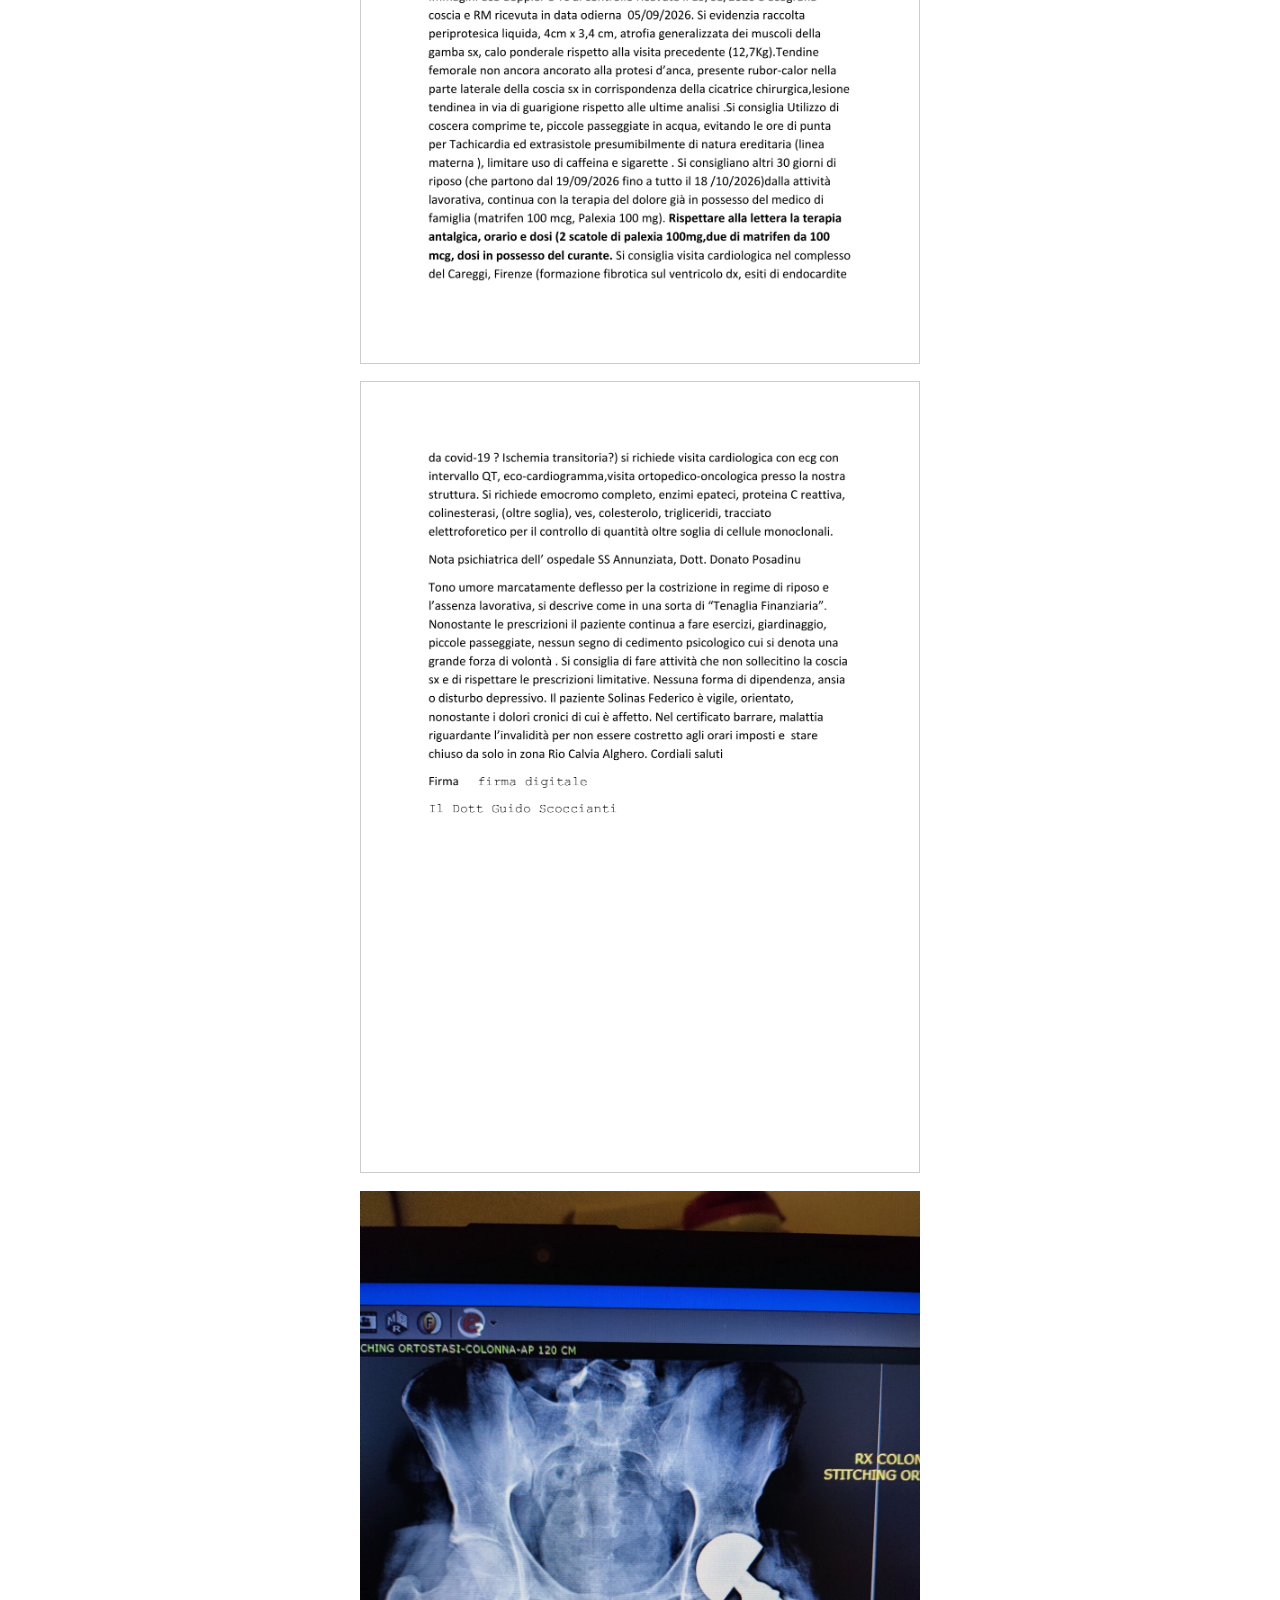
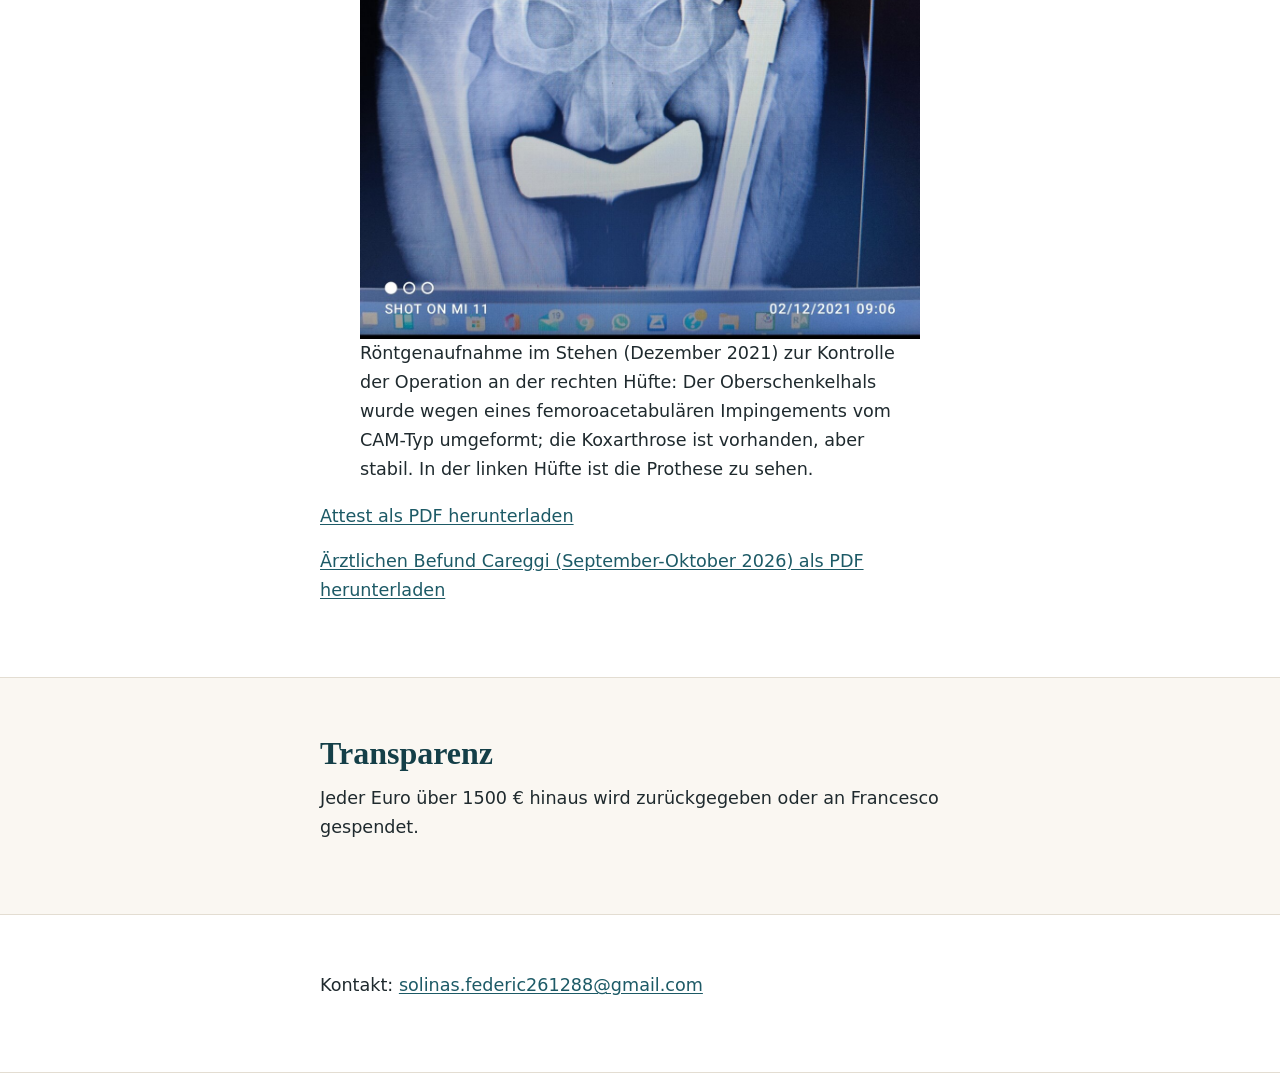
==== commit 807bceb3: "Aggiungi link Amazon per l'ebook in tutte le lingue" ====
--- a/de.html
+++ b/de.html
@@ -71,7 +71,8 @@
       <div class="wrap stretto">
         <h2>Eine Alternative: mein Buch</h2>
         <img src="documenti/copertina-cosa-nostra.jpg" alt="Cover des Buches «Cosa Nostra: Origine e lotta contro un cancro non solo della Sicilia»" width="280" loading="lazy" style="display:block;max-width:280px;width:100%;height:auto;margin:0 auto 1rem;border-radius:6px;box-shadow:0 2px 10px rgba(0,0,0,.2)">
-        <p>Ich habe ein E-Book (auf Italienisch) geschrieben: «Cosa Nostra: Origine e lotta contro un cancro non solo della Sicilia» (Cosa Nostra: Ursprung und Kampf gegen ein Krebsgeschwür nicht nur Siziliens), von den 1970er-Jahren bis heute. Es wird gerade auf Amazon Kindle veröffentlicht, zum Preis von 6,99 €. Wenn Sie möchten, können Sie mir statt einer Spende helfen, indem Sie das Buch kaufen: Sobald es verfügbar ist, stelle ich den Link hier ein.</p>
+        <p>Ich habe ein E-Book (auf Italienisch) geschrieben: «Cosa Nostra: Origine e lotta contro un cancro non solo della Sicilia» (Cosa Nostra: Ursprung und Kampf gegen ein Krebsgeschwür nicht nur Siziliens), von den 1970er-Jahren bis heute. Es ist jetzt auf Amazon Kindle erhältlich, zum Preis von 6,99 €. Wenn Sie möchten, können Sie mir statt einer Spende helfen, indem Sie das Buch kaufen.</p>
+        <p style="text-align:center"><a class="btn btn-primario" href="https://www.amazon.it/dp/B0HP4M773D" target="_blank" rel="noopener">E-Book bei Amazon kaufen – 6,99 €</a></p>
       </div>
     </section>
 
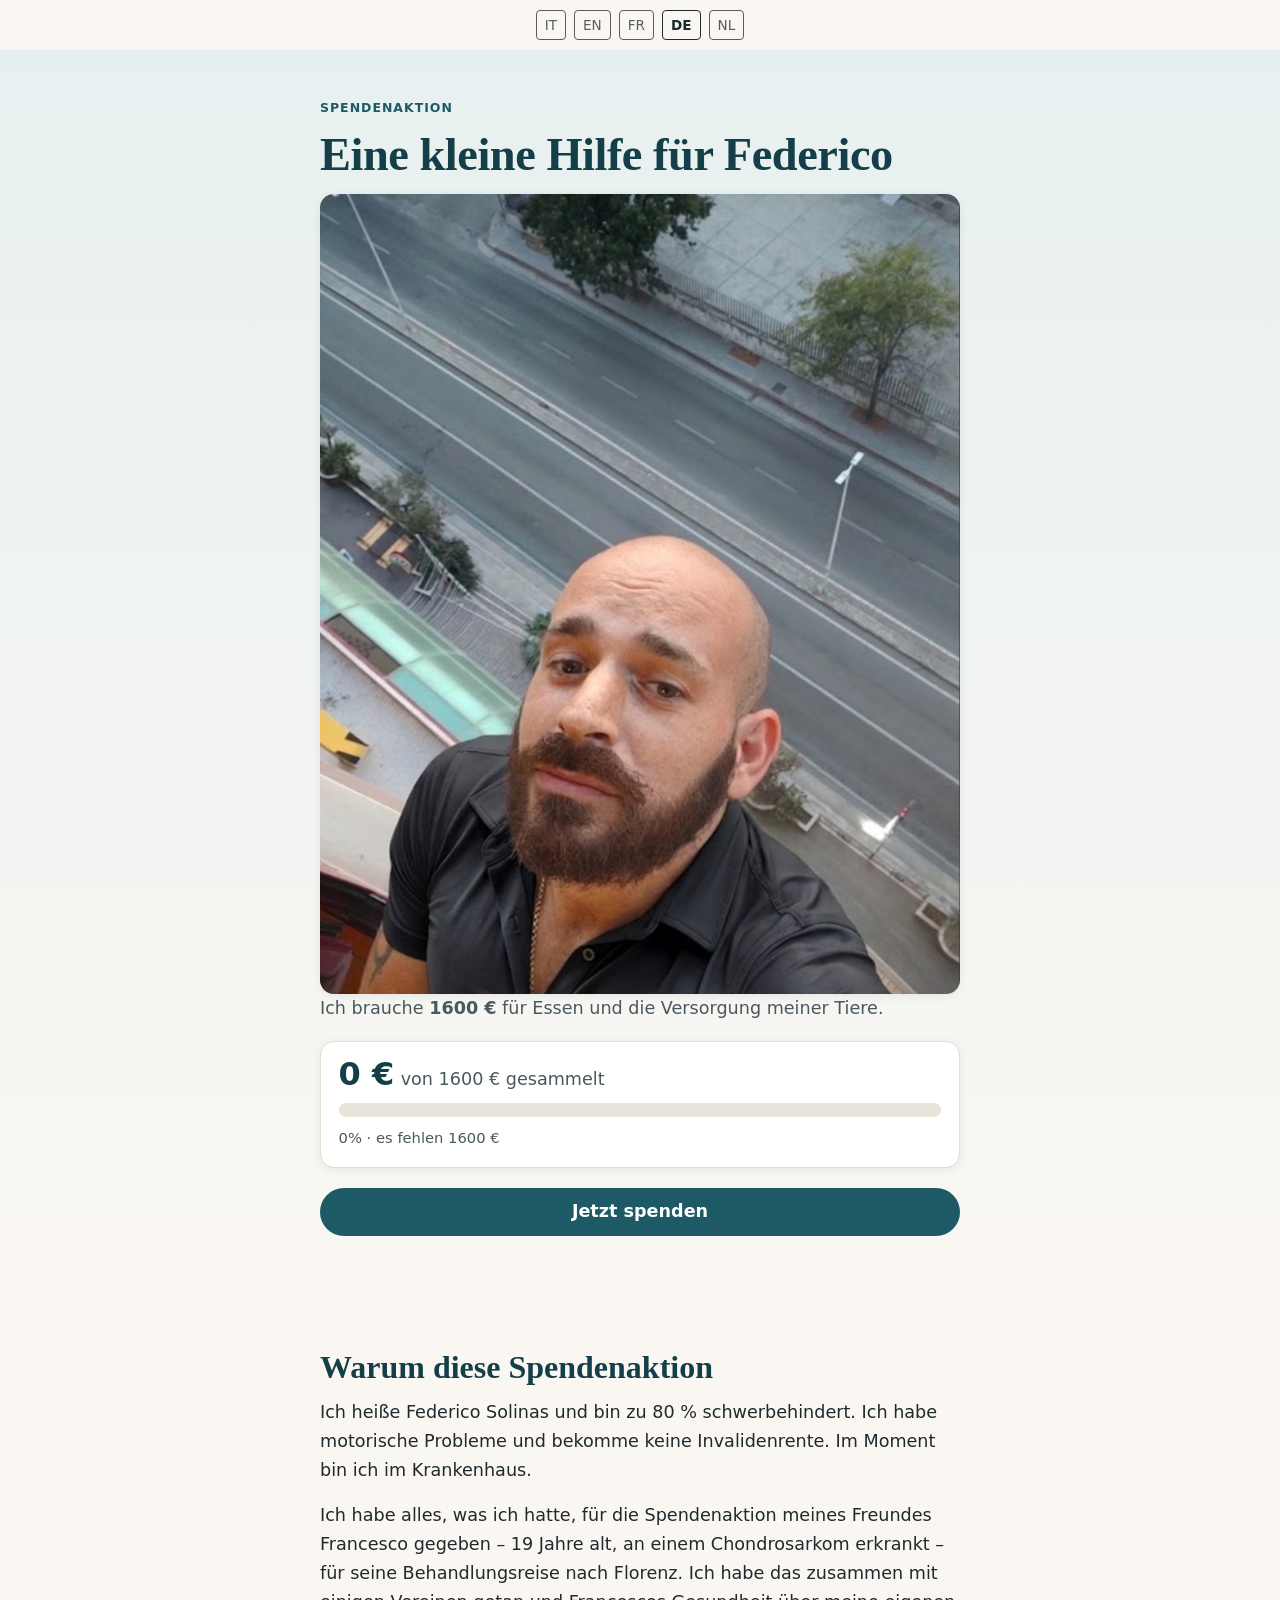
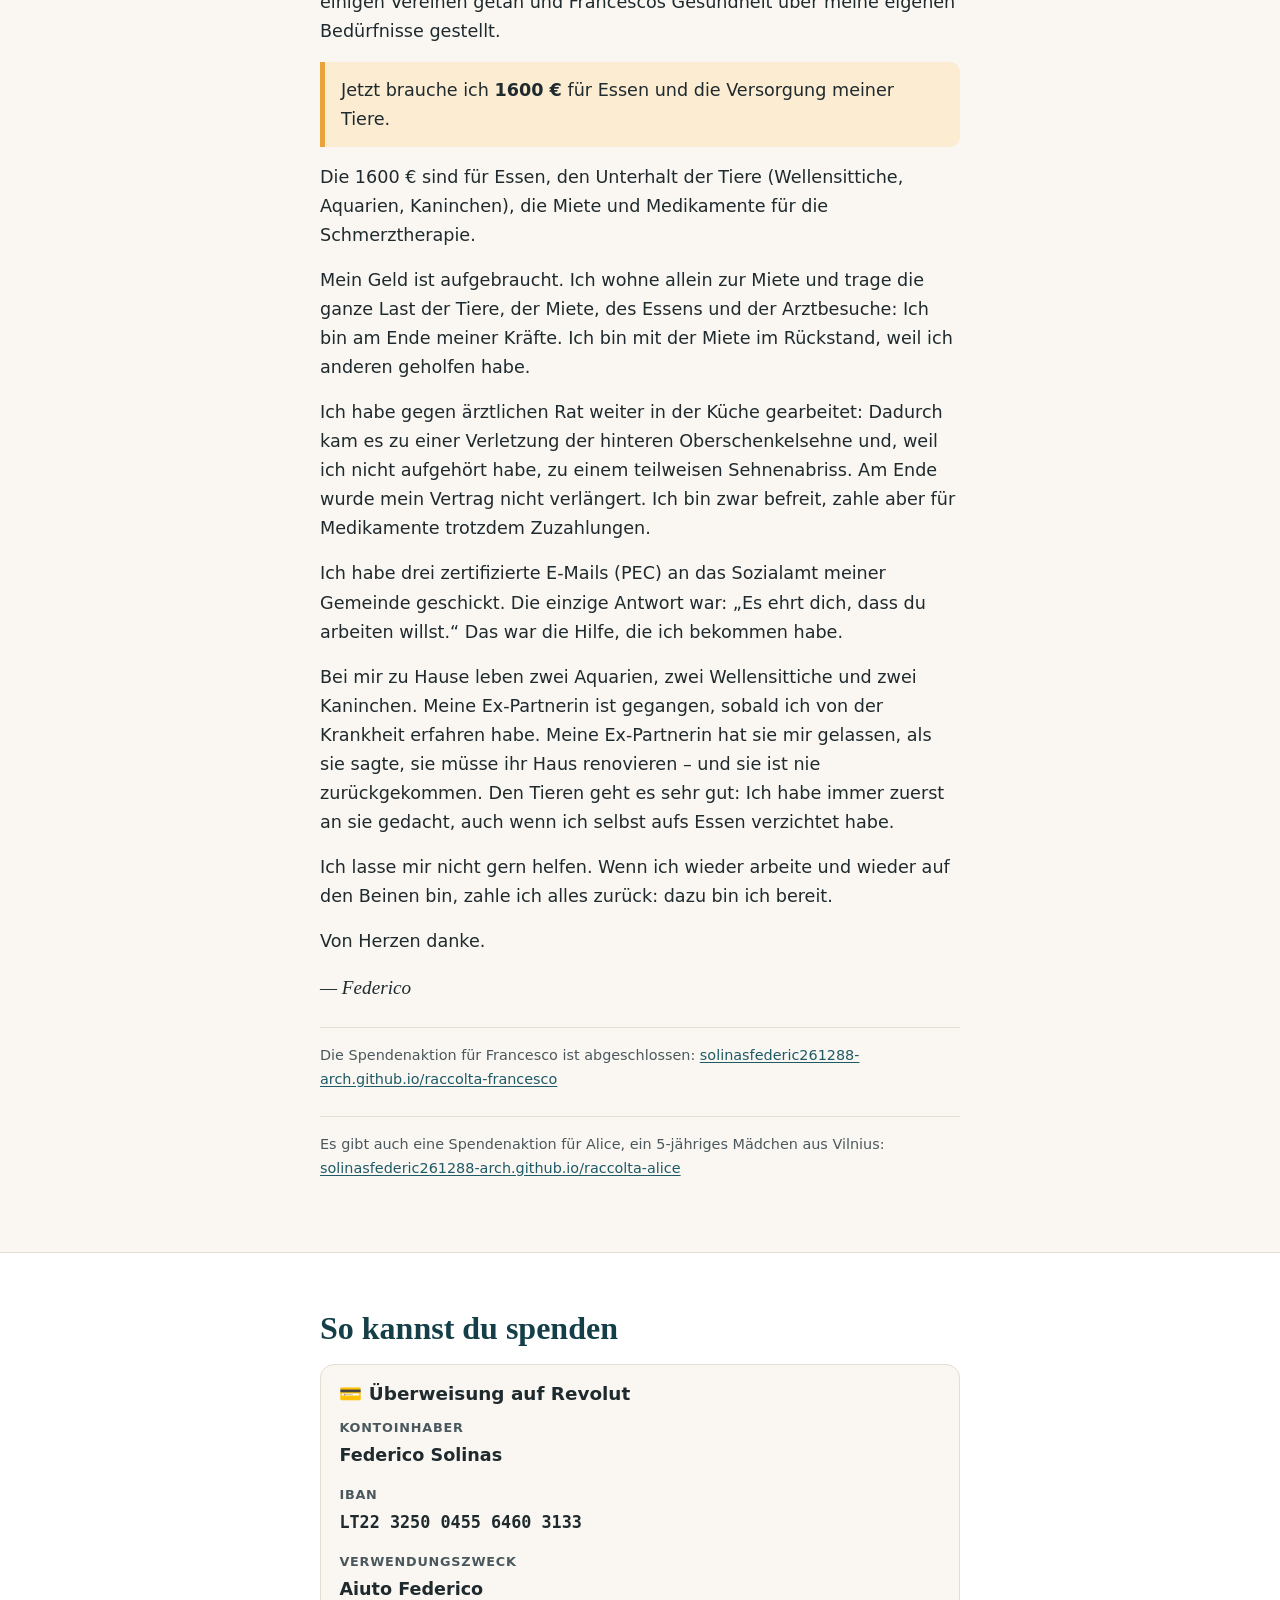
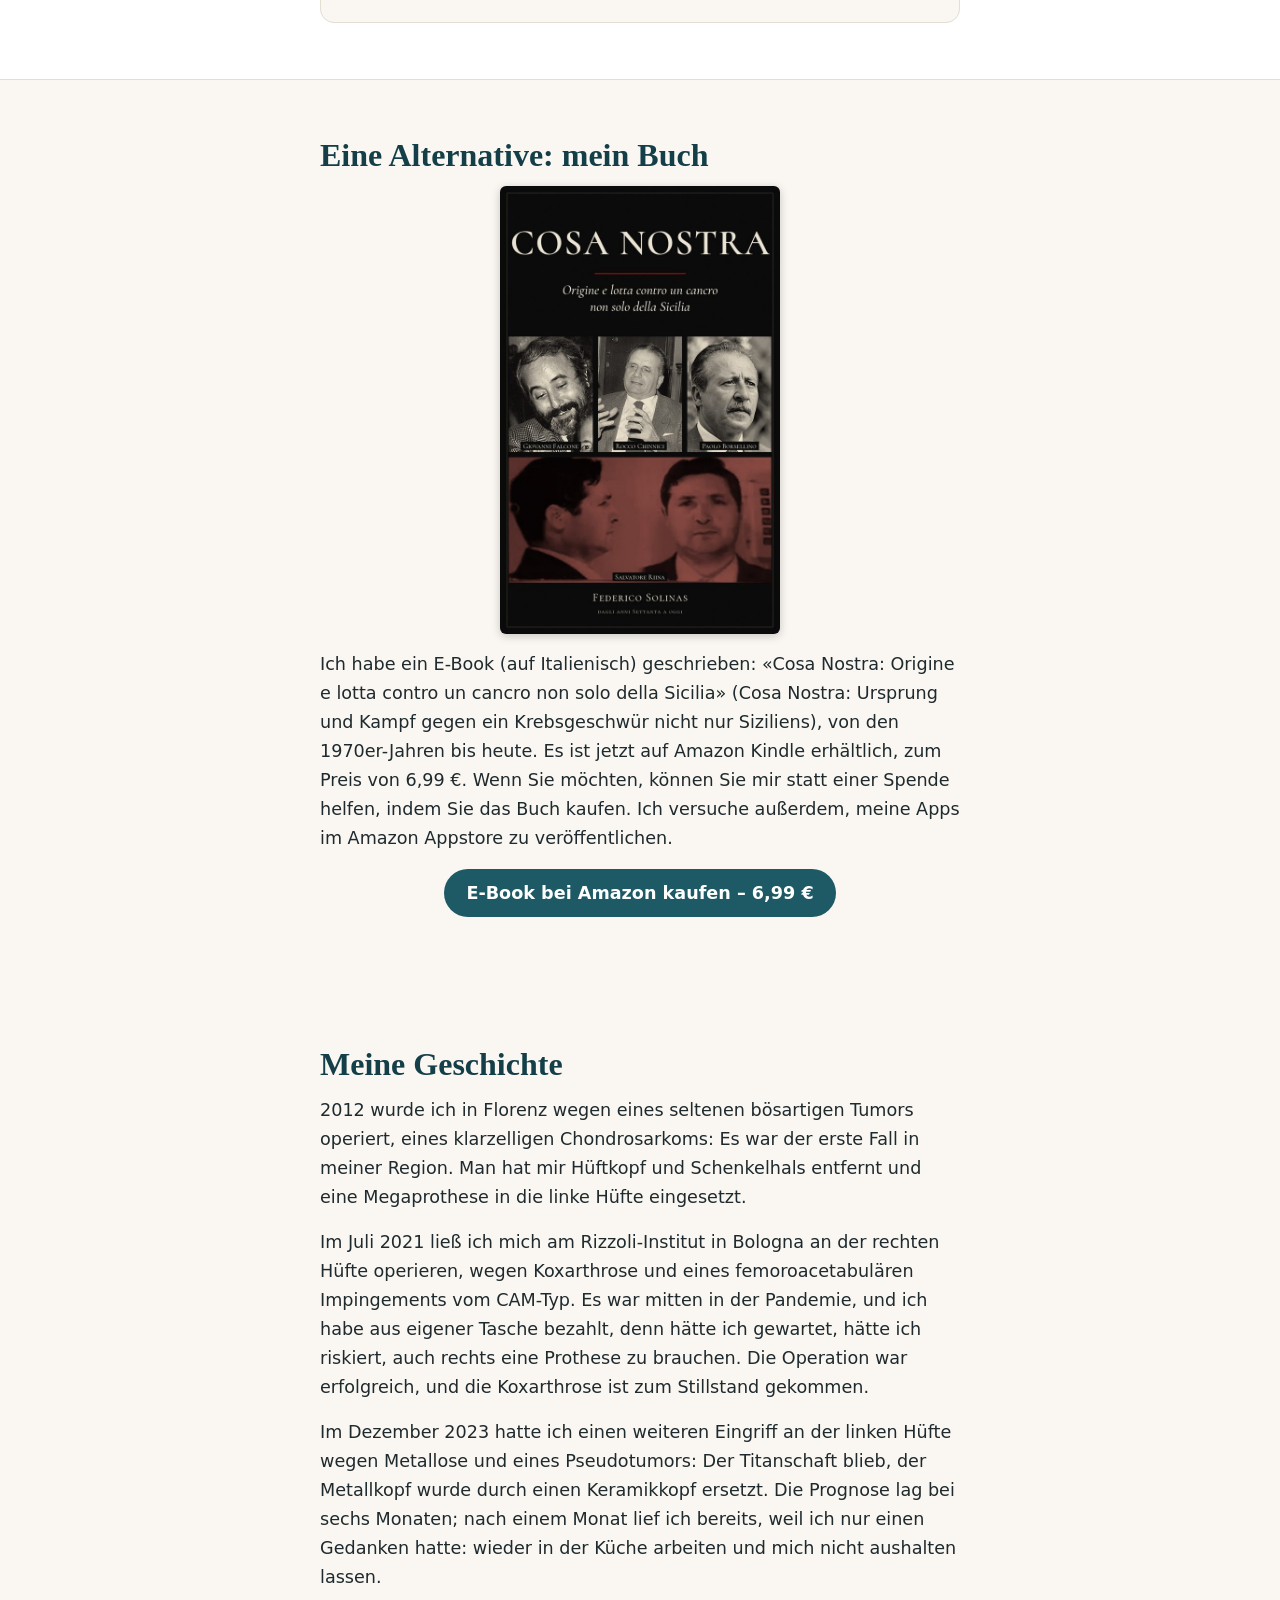
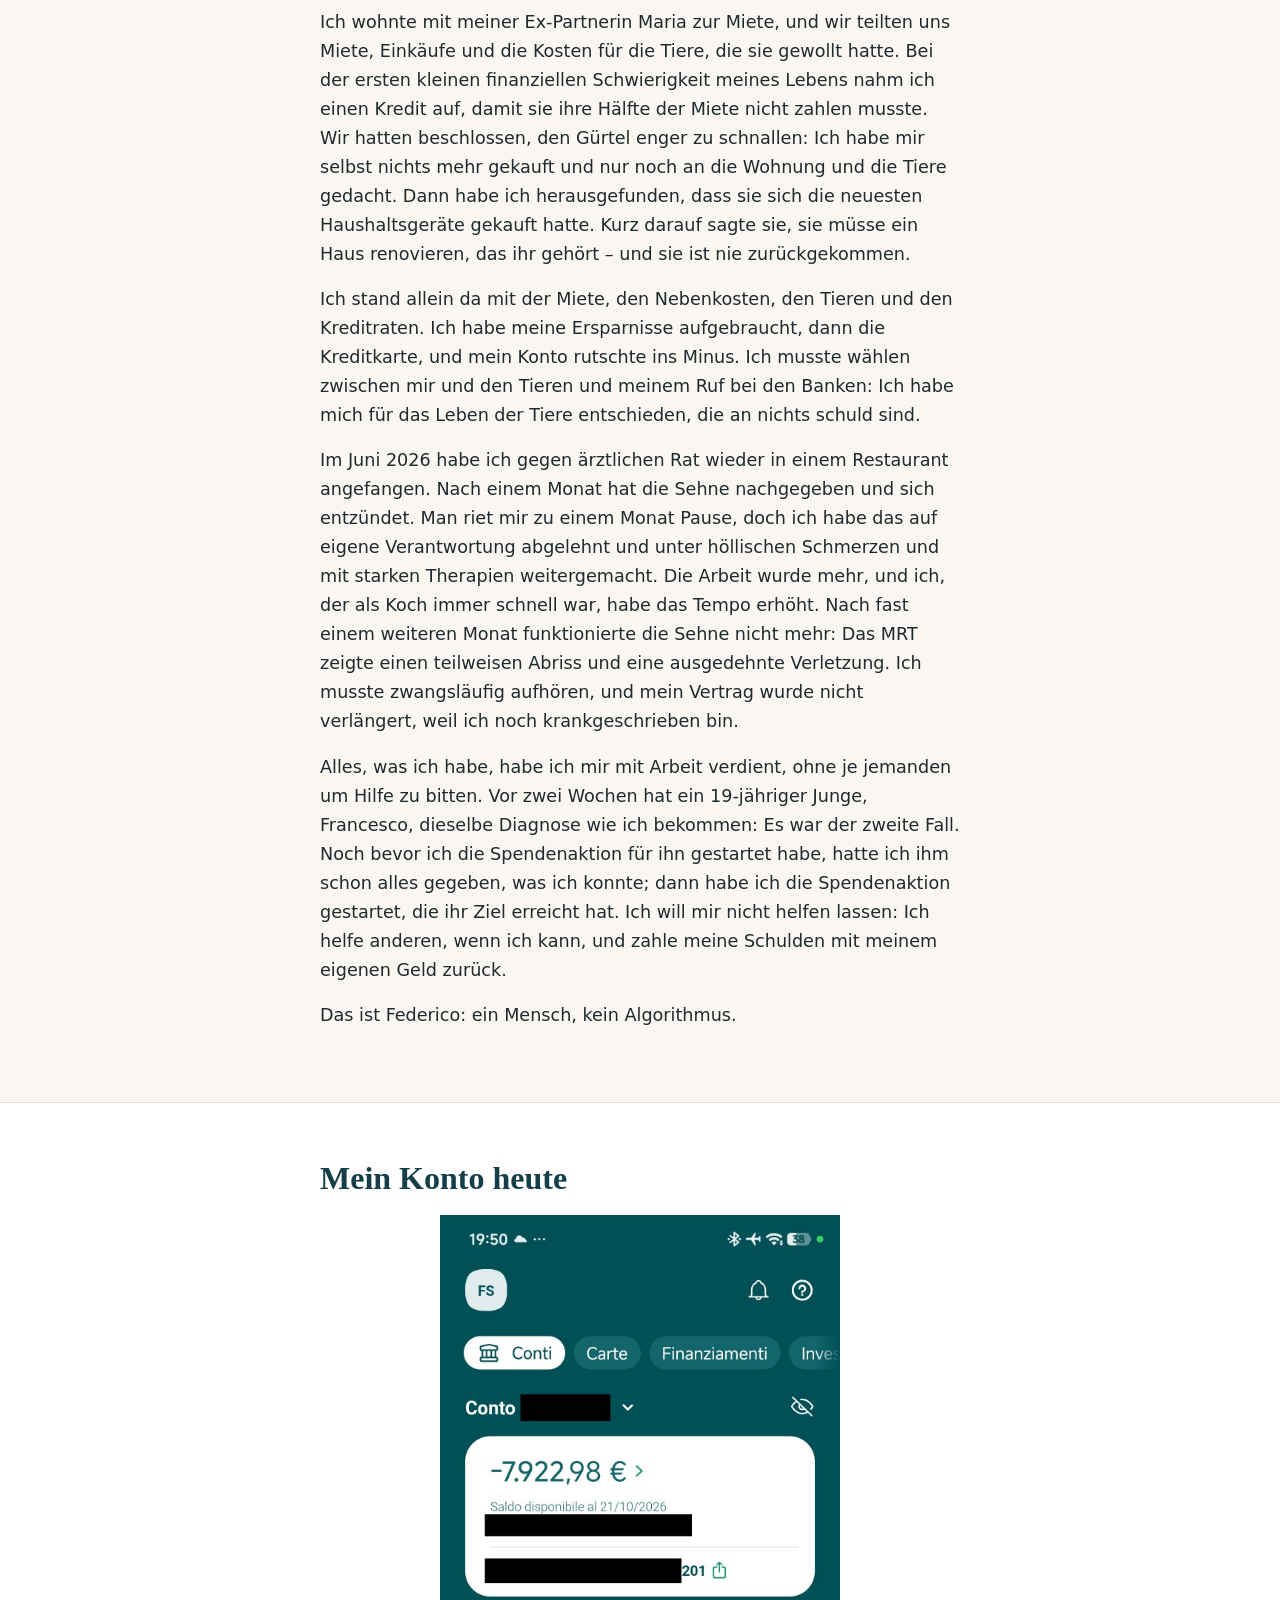
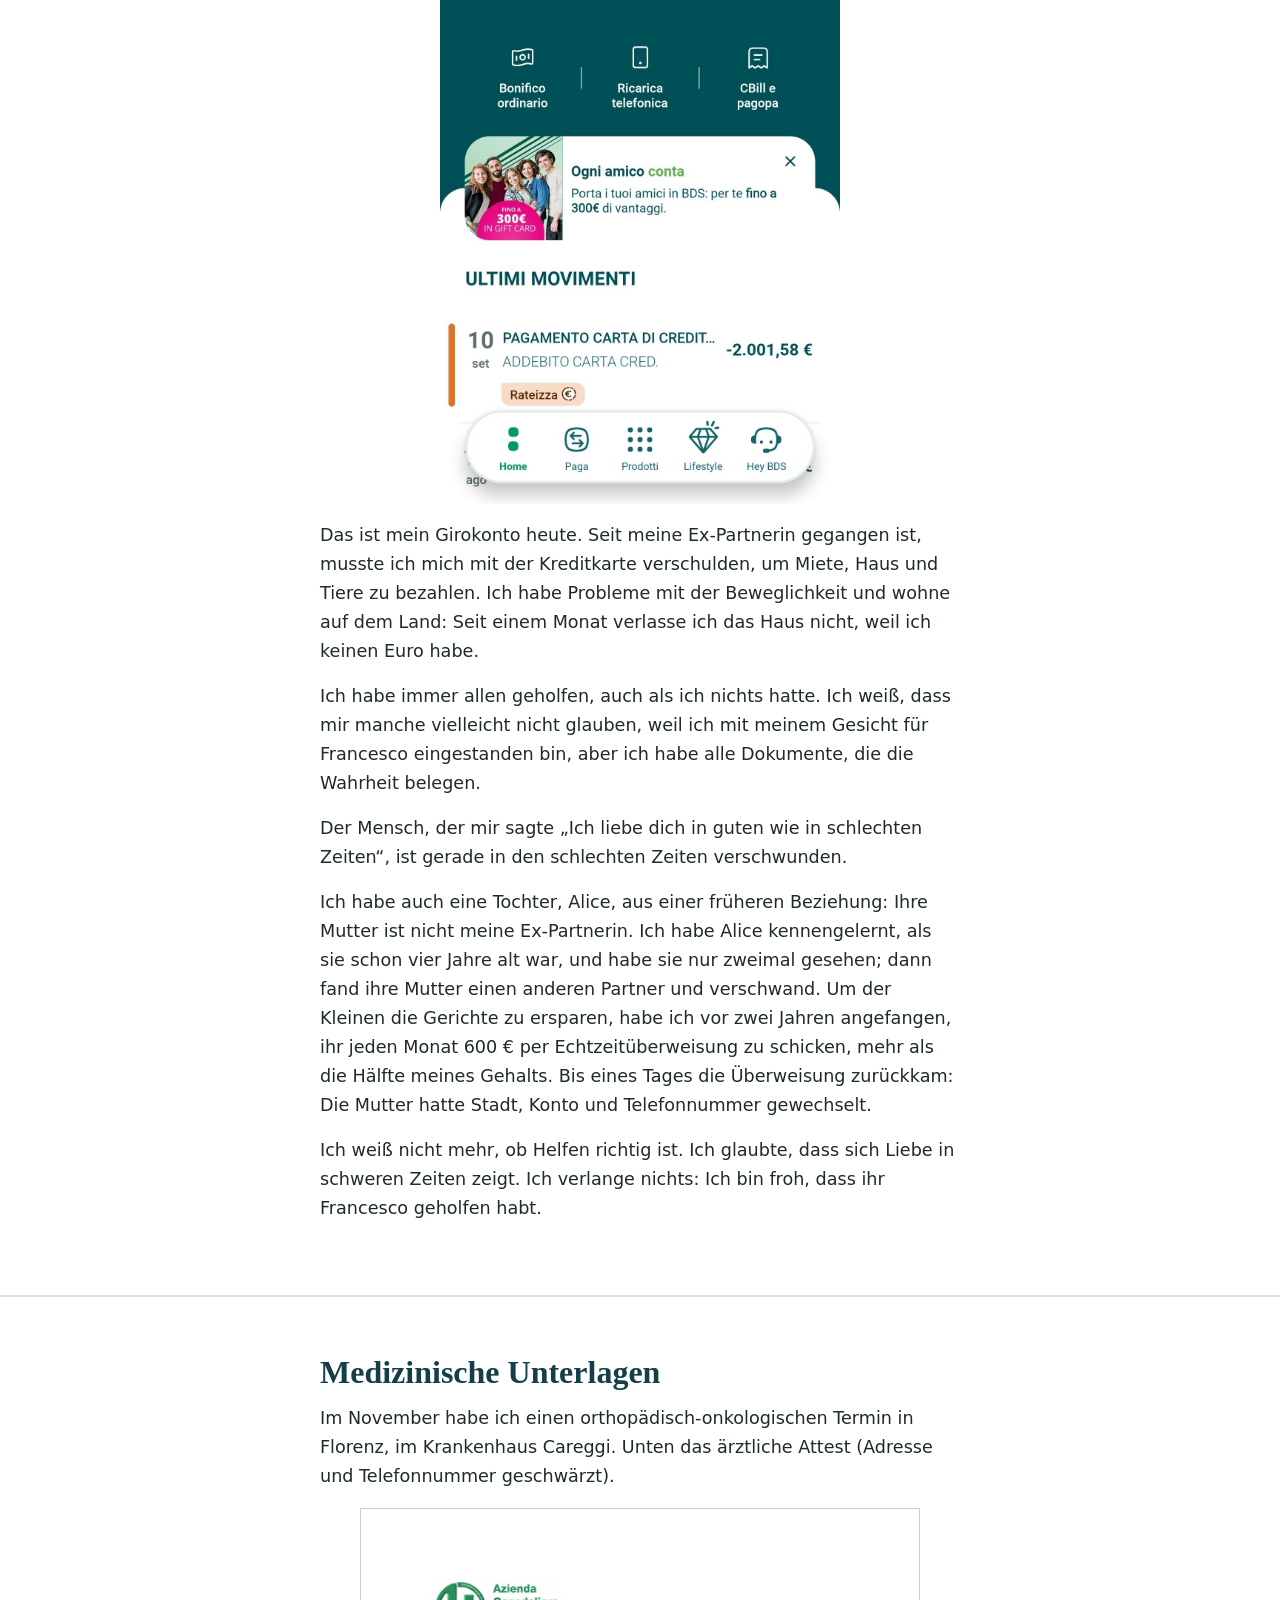
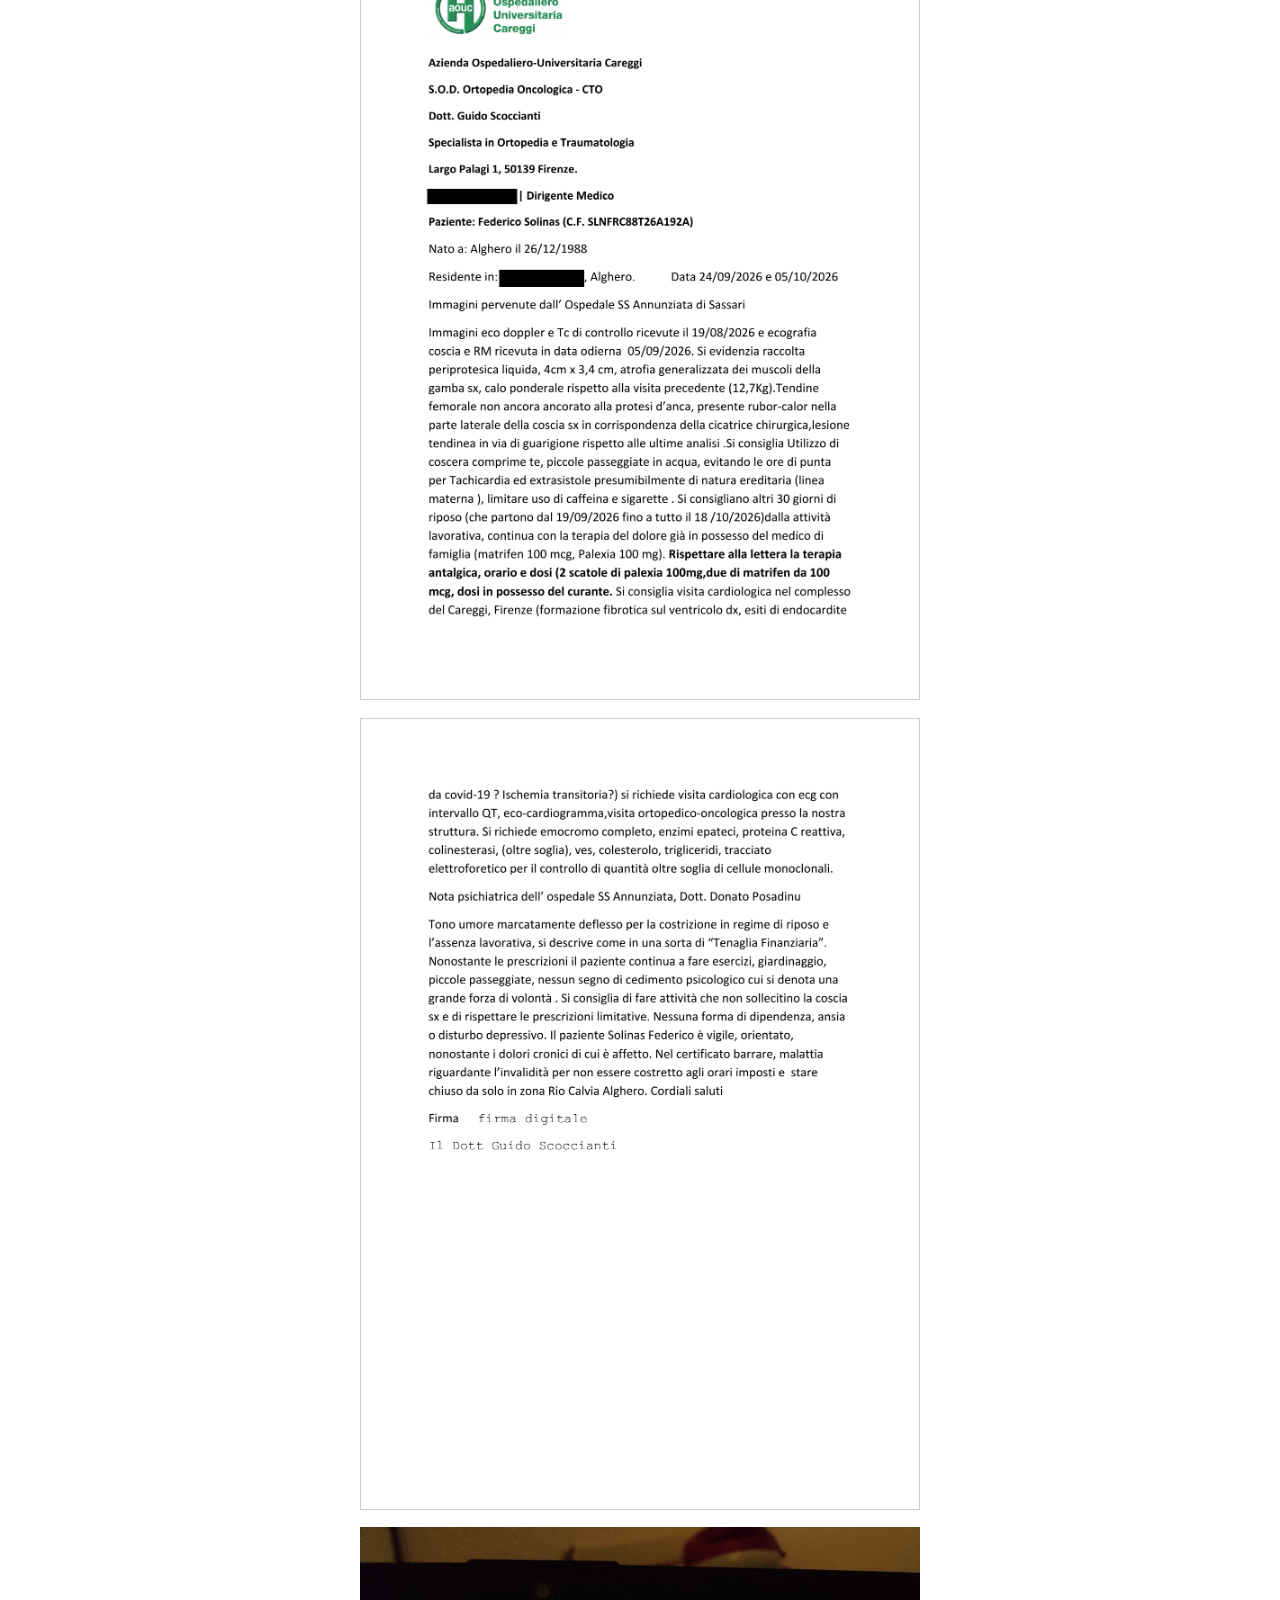
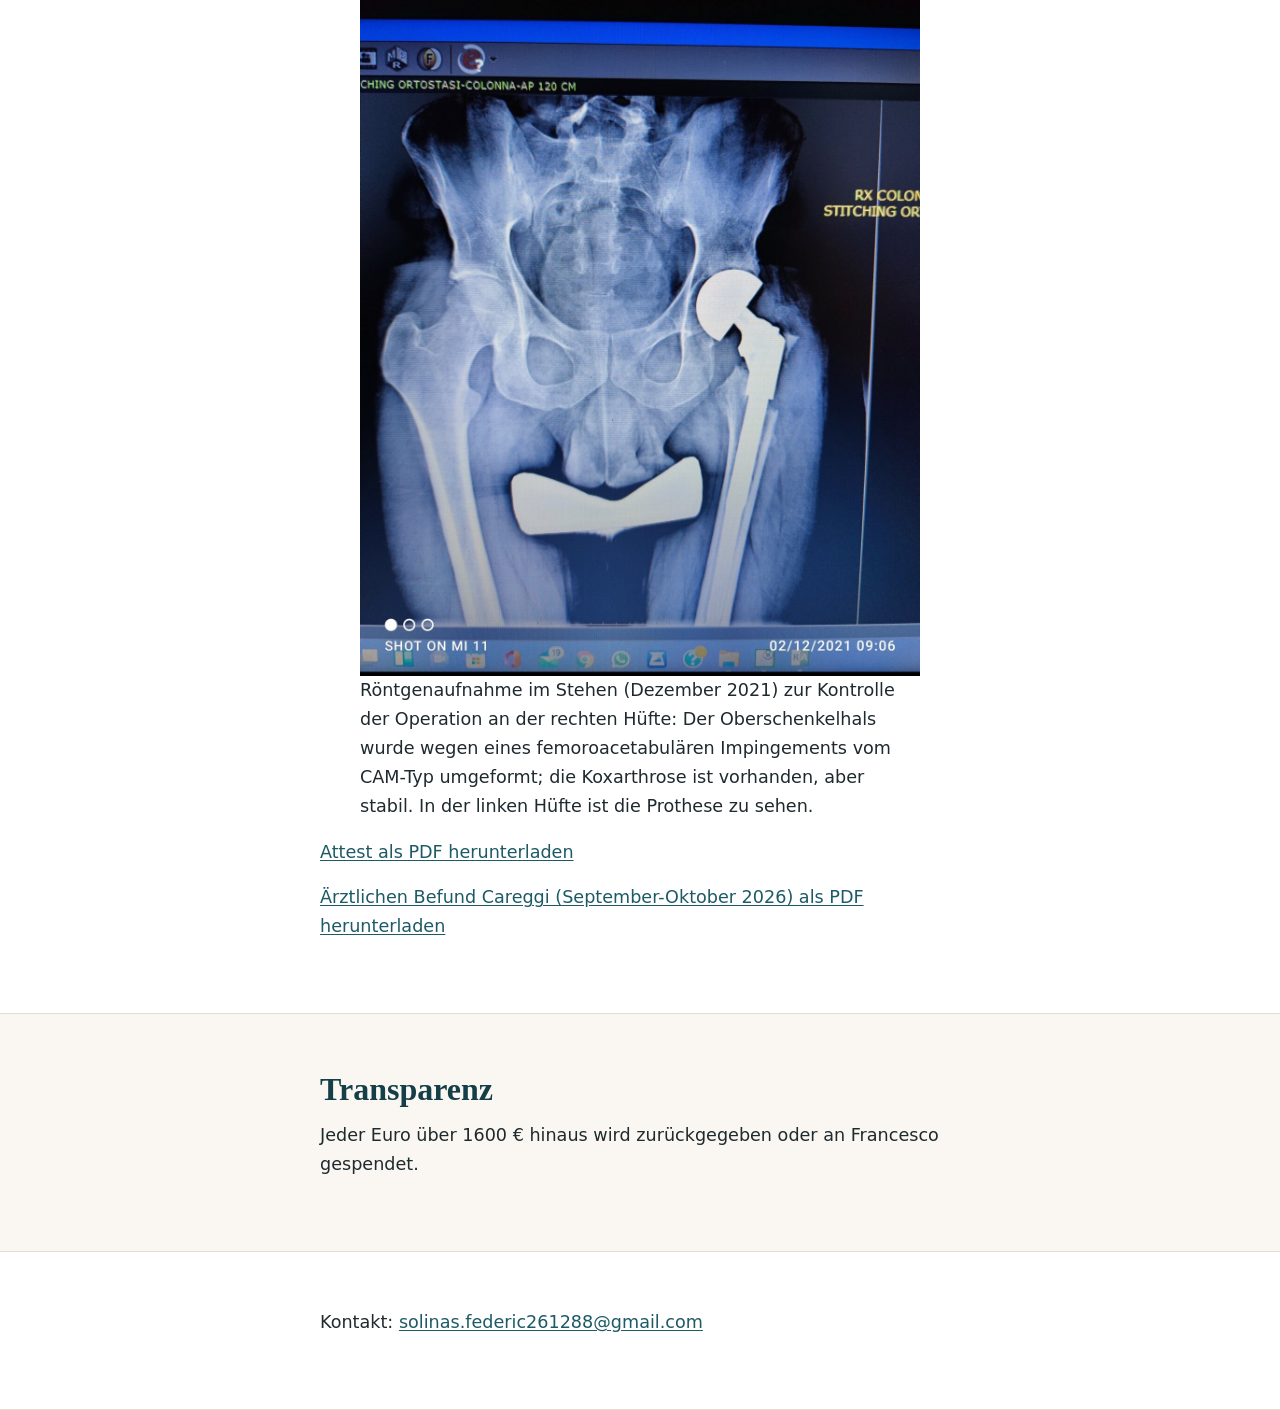
==== commit 2d2a4278: "Aggiorna la raccolta: obiettivo 1600 € e nuova situazione Porta l'obiettivo a 1600 € in tutte le lin" ====
--- a/de.html
+++ b/de.html
@@ -5,7 +5,7 @@
   <meta name="viewport" content="width=device-width, initial-scale=1">
   <meta name="referrer" content="no-referrer">
   <title>Eine kleine Hilfe für Federico</title>
-  <meta name="description" content="Federico braucht 1500 € für Essen und die Versorgung seiner Tiere.">
+  <meta name="description" content="Federico braucht 1600 € für Essen und die Versorgung seiner Tiere.">
   <meta name="theme-color" content="#1d5a66">
   <link rel="stylesheet" href="styles.css">
 </head>
@@ -18,16 +18,16 @@
       <figure class="foto">
         <img src="images/federico.jpg" width="800" height="1024" alt="Federico Solinas" fetchpriority="high">
       </figure>
-      <p class="lead">Ich brauche <strong>1500&nbsp;€</strong> für Essen und die Versorgung meiner Tiere.</p>
+      <p class="lead">Ich brauche <strong>1600&nbsp;€</strong> für Essen und die Versorgung meiner Tiere.</p>
       <div class="progresso">
         <p class="prog-cifre">
           <span class="prog-raccolto">0 €</span>
-          <span class="prog-obiettivo">von 1500 € gesammelt</span>
+          <span class="prog-obiettivo">von 1600 € gesammelt</span>
         </p>
-        <div class="barra" role="progressbar" aria-valuemin="0" aria-valuemax="1500" aria-valuenow="0" aria-label="Gesammelte Euro">
+        <div class="barra" role="progressbar" aria-valuemin="0" aria-valuemax="1600" aria-valuenow="0" aria-label="Gesammelte Euro">
           <div class="barra-riempimento" style="width:0%"></div>
         </div>
-        <p class="prog-nota">0% · es fehlen 1500 €</p>
+        <p class="prog-nota">0% · es fehlen 1600 €</p>
       </div>
       <div class="cta">
         <a class="btn btn-primario" href="#dona">Jetzt spenden</a>
@@ -39,17 +39,19 @@
     <section id="storia" class="sezione">
       <div class="wrap stretto">
         <h2>Warum diese Spendenaktion</h2>
-        <p>Ich heiße Federico Solinas und bin zu 80 % schwerbehindert.</p>
+        <p>Ich heiße Federico Solinas und bin zu 80 % schwerbehindert. Ich habe motorische Probleme und bekomme keine Invalidenrente. Im Moment bin ich im Krankenhaus.</p>
         <p>Ich habe alles, was ich hatte, für die Spendenaktion meines Freundes Francesco gegeben – 19 Jahre alt, an einem Chondrosarkom erkrankt – für seine Behandlungsreise nach Florenz. Ich habe das zusammen mit einigen Vereinen getan und Francescos Gesundheit über meine eigenen Bedürfnisse gestellt.</p>
-        <p class="evidenza">Jetzt brauche ich <strong>1500&nbsp;€</strong> für Essen und die Versorgung meiner Tiere.</p>
-        <p>Die 1500&nbsp;€ sind für Essen, den Unterhalt der Tiere (Wellensittiche, Aquarien, Kaninchen), die Miete und Medikamente für die Schmerztherapie.</p>
+        <p class="evidenza">Jetzt brauche ich <strong>1600&nbsp;€</strong> für Essen und die Versorgung meiner Tiere.</p>
+        <p>Die 1600&nbsp;€ sind für Essen, den Unterhalt der Tiere (Wellensittiche, Aquarien, Kaninchen), die Miete und Medikamente für die Schmerztherapie.</p>
+        <p>Mein Geld ist aufgebraucht. Ich wohne allein zur Miete und trage die ganze Last der Tiere, der Miete, des Essens und der Arztbesuche: Ich bin am Ende meiner Kräfte. Ich bin mit der Miete im Rückstand, weil ich anderen geholfen habe.</p>
         <p>Ich habe gegen ärztlichen Rat weiter in der Küche gearbeitet: Dadurch kam es zu einer Verletzung der hinteren Oberschenkelsehne und, weil ich nicht aufgehört habe, zu einem teilweisen Sehnenabriss. Am Ende wurde mein Vertrag nicht verlängert. Ich bin zwar befreit, zahle aber für Medikamente trotzdem Zuzahlungen.</p>
         <p>Ich habe drei zertifizierte E-Mails (PEC) an das Sozialamt meiner Gemeinde geschickt. Die einzige Antwort war: „Es ehrt dich, dass du arbeiten willst.“ Das war die Hilfe, die ich bekommen habe.</p>
-        <p>Bei mir zu Hause leben zwei Aquarien, zwei Wellensittiche und zwei Kaninchen. Meine Ex-Partnerin hat sie mir gelassen, als sie sagte, sie müsse ihr Haus renovieren – und sie ist nie zurückgekommen. Den Tieren geht es sehr gut: Ich habe immer zuerst an sie gedacht, auch wenn ich selbst aufs Essen verzichtet habe.</p>
-        <p>Ich lasse mir nicht gern helfen. Wenn ich wieder arbeite, zahle ich alles zurück.</p>
+        <p>Bei mir zu Hause leben zwei Aquarien, zwei Wellensittiche und zwei Kaninchen. Meine Ex-Partnerin ist gegangen, sobald ich von der Krankheit erfahren habe. Meine Ex-Partnerin hat sie mir gelassen, als sie sagte, sie müsse ihr Haus renovieren – und sie ist nie zurückgekommen. Den Tieren geht es sehr gut: Ich habe immer zuerst an sie gedacht, auch wenn ich selbst aufs Essen verzichtet habe.</p>
+        <p>Ich lasse mir nicht gern helfen. Wenn ich wieder arbeite und wieder auf den Beinen bin, zahle ich alles zurück: dazu bin ich bereit.</p>
         <p>Von Herzen danke.</p>
         <p class="firma">— Federico</p>
         <p class="nota-privacy">Die Spendenaktion für Francesco ist abgeschlossen: <a href="https://solinasfederic261288-arch.github.io/raccolta-francesco/">solinasfederic261288-arch.github.io/raccolta-francesco</a></p>
+        <p class="nota-privacy">Es gibt auch eine Spendenaktion für Alice, ein 5-jähriges Mädchen aus Vilnius: <a href="https://solinasfederic261288-arch.github.io/raccolta-alice/">solinasfederic261288-arch.github.io/raccolta-alice</a></p>
       </div>
     </section>
 
@@ -71,7 +73,7 @@
       <div class="wrap stretto">
         <h2>Eine Alternative: mein Buch</h2>
         <img src="documenti/copertina-cosa-nostra.jpg" alt="Cover des Buches «Cosa Nostra: Origine e lotta contro un cancro non solo della Sicilia»" width="280" loading="lazy" style="display:block;max-width:280px;width:100%;height:auto;margin:0 auto 1rem;border-radius:6px;box-shadow:0 2px 10px rgba(0,0,0,.2)">
-        <p>Ich habe ein E-Book (auf Italienisch) geschrieben: «Cosa Nostra: Origine e lotta contro un cancro non solo della Sicilia» (Cosa Nostra: Ursprung und Kampf gegen ein Krebsgeschwür nicht nur Siziliens), von den 1970er-Jahren bis heute. Es ist jetzt auf Amazon Kindle erhältlich, zum Preis von 6,99 €. Wenn Sie möchten, können Sie mir statt einer Spende helfen, indem Sie das Buch kaufen.</p>
+        <p>Ich habe ein E-Book (auf Italienisch) geschrieben: «Cosa Nostra: Origine e lotta contro un cancro non solo della Sicilia» (Cosa Nostra: Ursprung und Kampf gegen ein Krebsgeschwür nicht nur Siziliens), von den 1970er-Jahren bis heute. Es ist jetzt auf Amazon Kindle erhältlich, zum Preis von 6,99 €. Wenn Sie möchten, können Sie mir statt einer Spende helfen, indem Sie das Buch kaufen. Ich versuche außerdem, meine Apps im Amazon Appstore zu veröffentlichen.</p>
         <p style="text-align:center"><a class="btn btn-primario" href="https://www.amazon.it/dp/B0HP4M773D" target="_blank" rel="noopener">E-Book bei Amazon kaufen – 6,99 €</a></p>
       </div>
     </section>
@@ -117,7 +119,7 @@
     <section id="trasparenza" class="sezione">
       <div class="wrap stretto">
         <h2>Transparenz</h2>
-        <p>Jeder Euro über 1500&nbsp;€ hinaus wird zurückgegeben oder an Francesco gespendet.</p>
+        <p>Jeder Euro über 1600&nbsp;€ hinaus wird zurückgegeben oder an Francesco gespendet.</p>
       </div>
     </section>
   </main>
